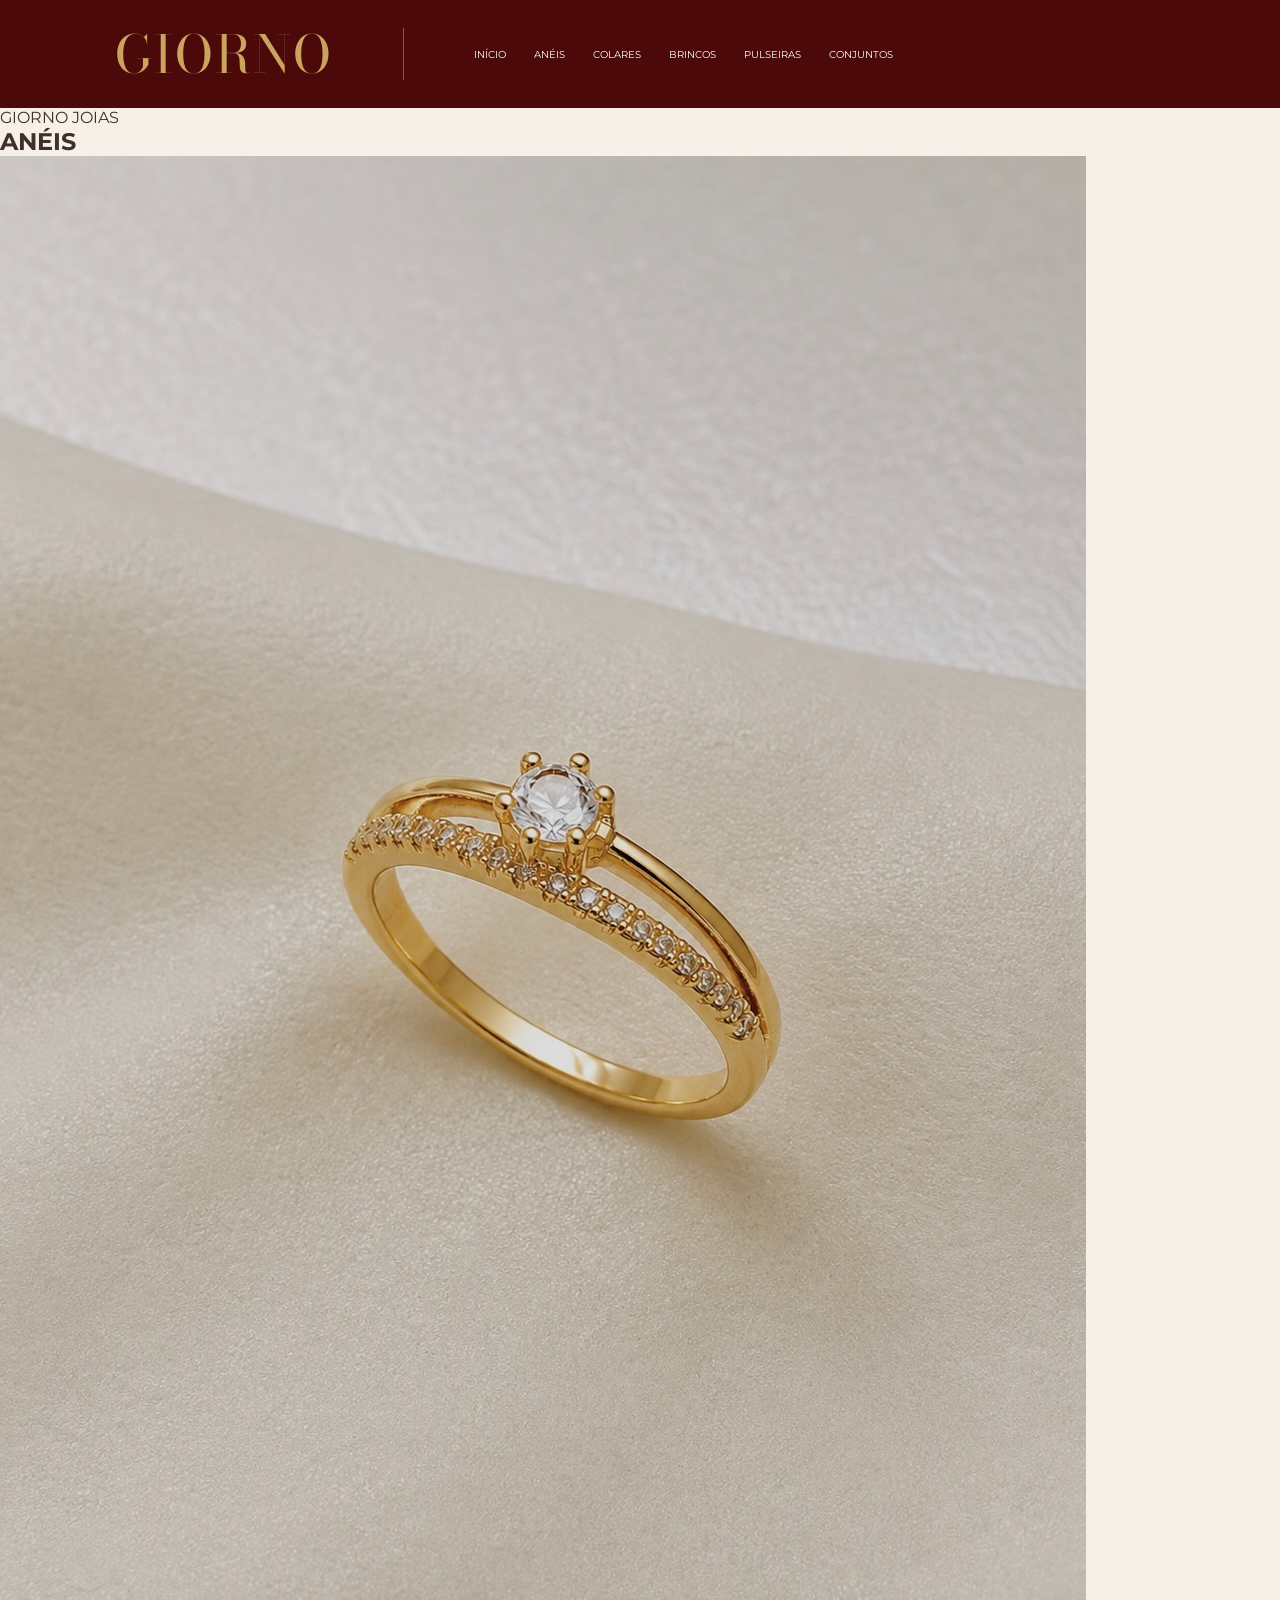
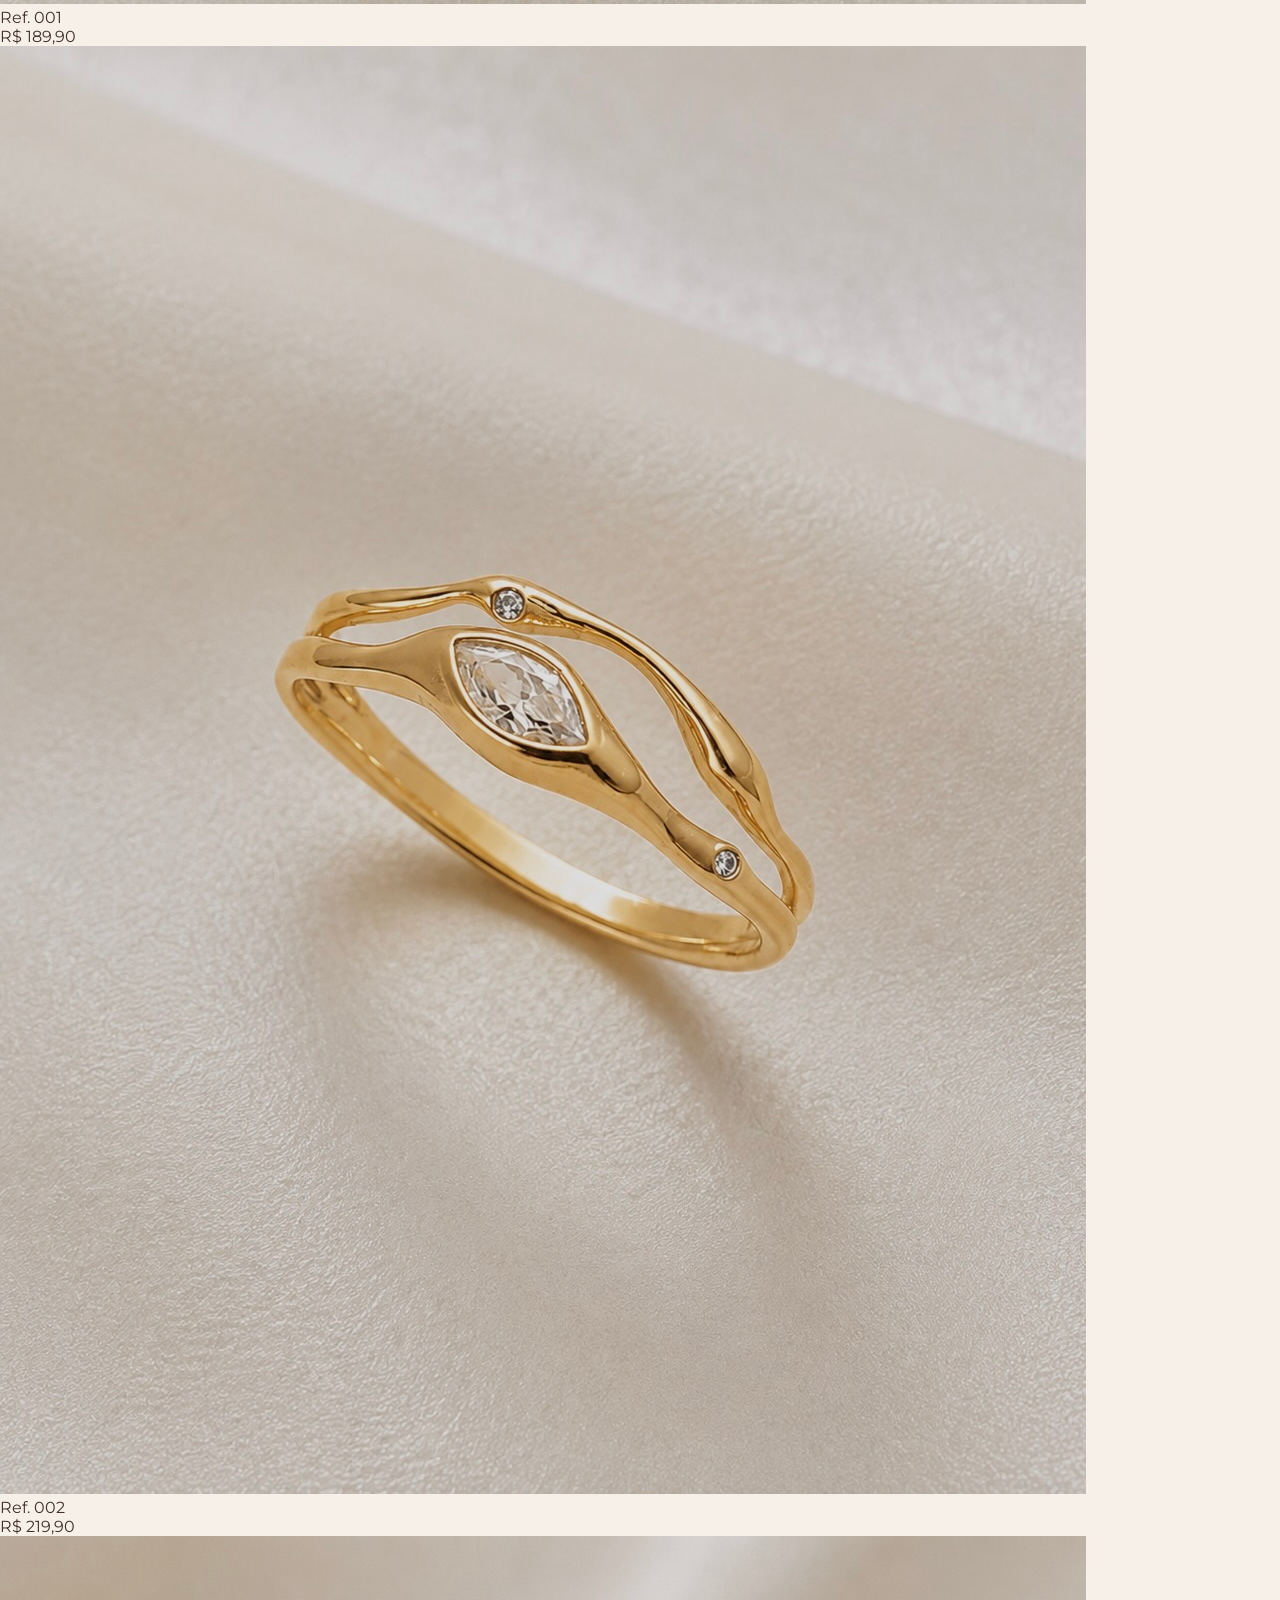
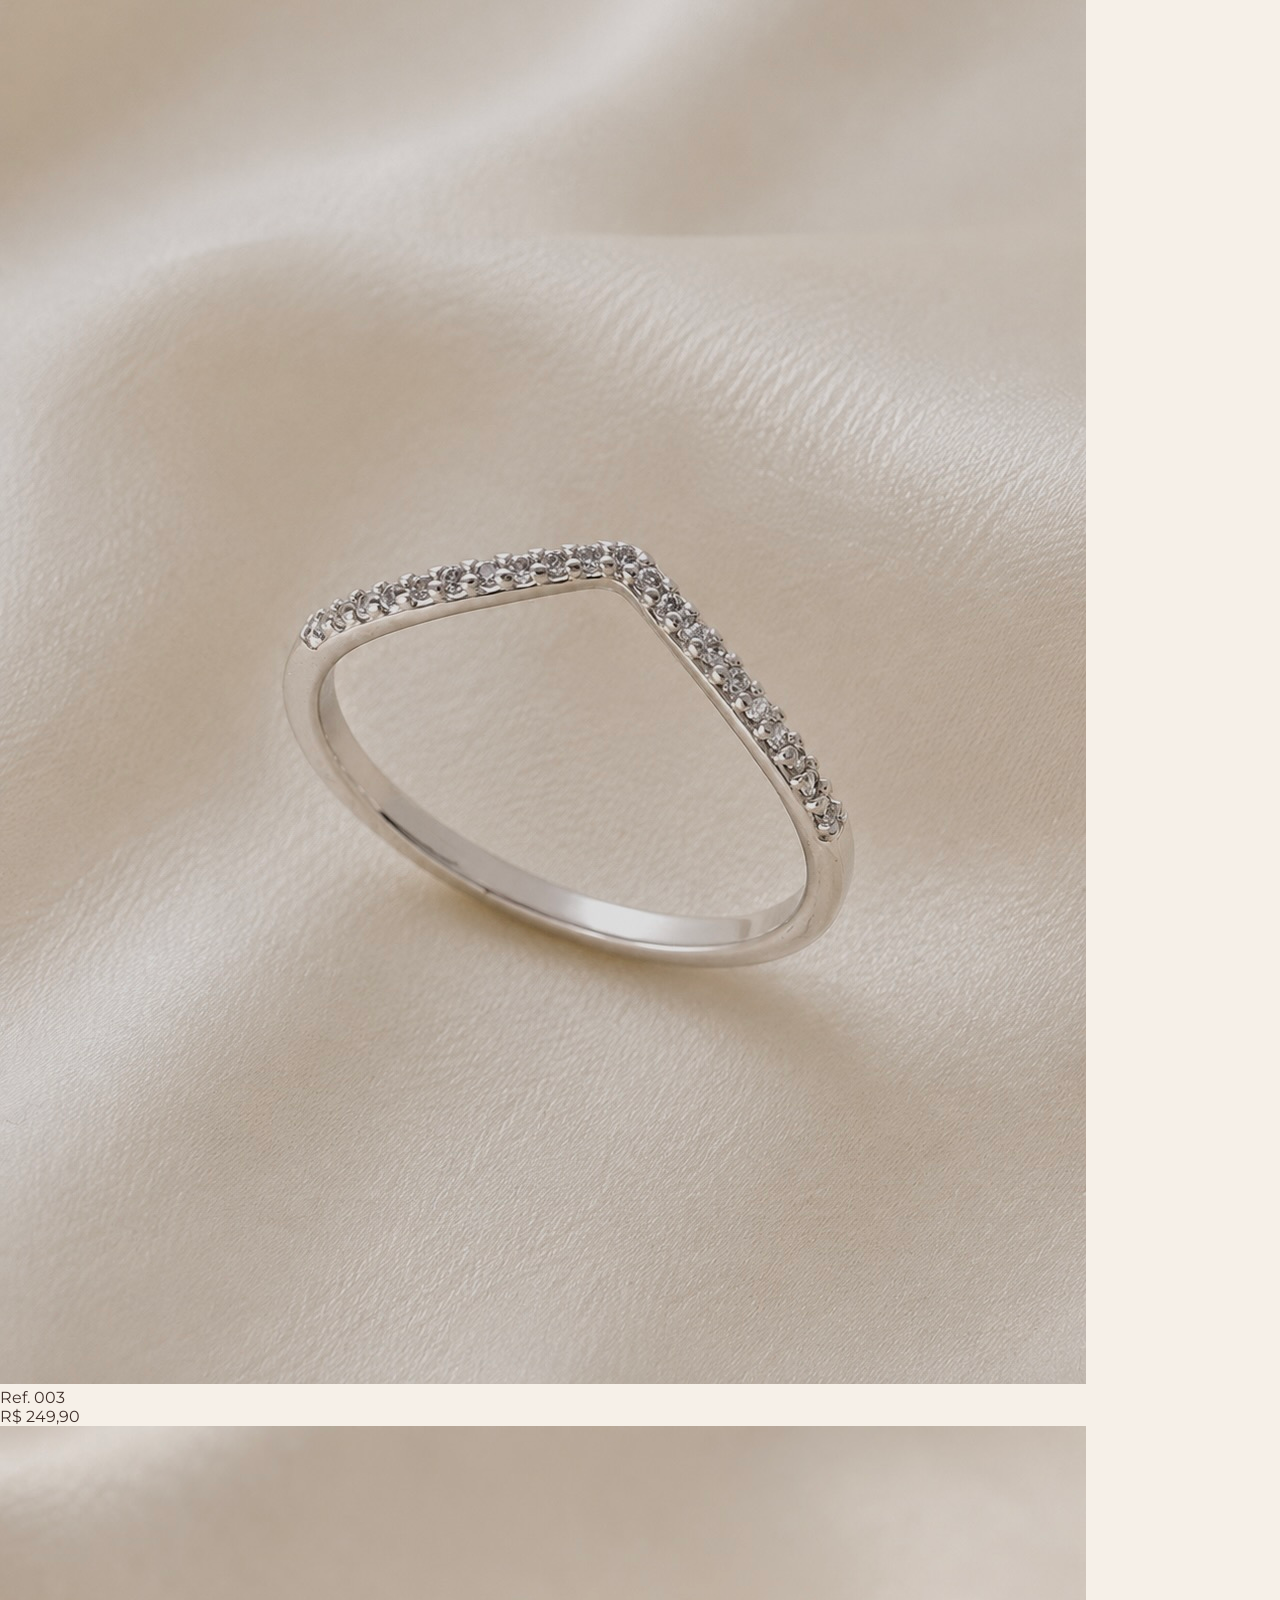
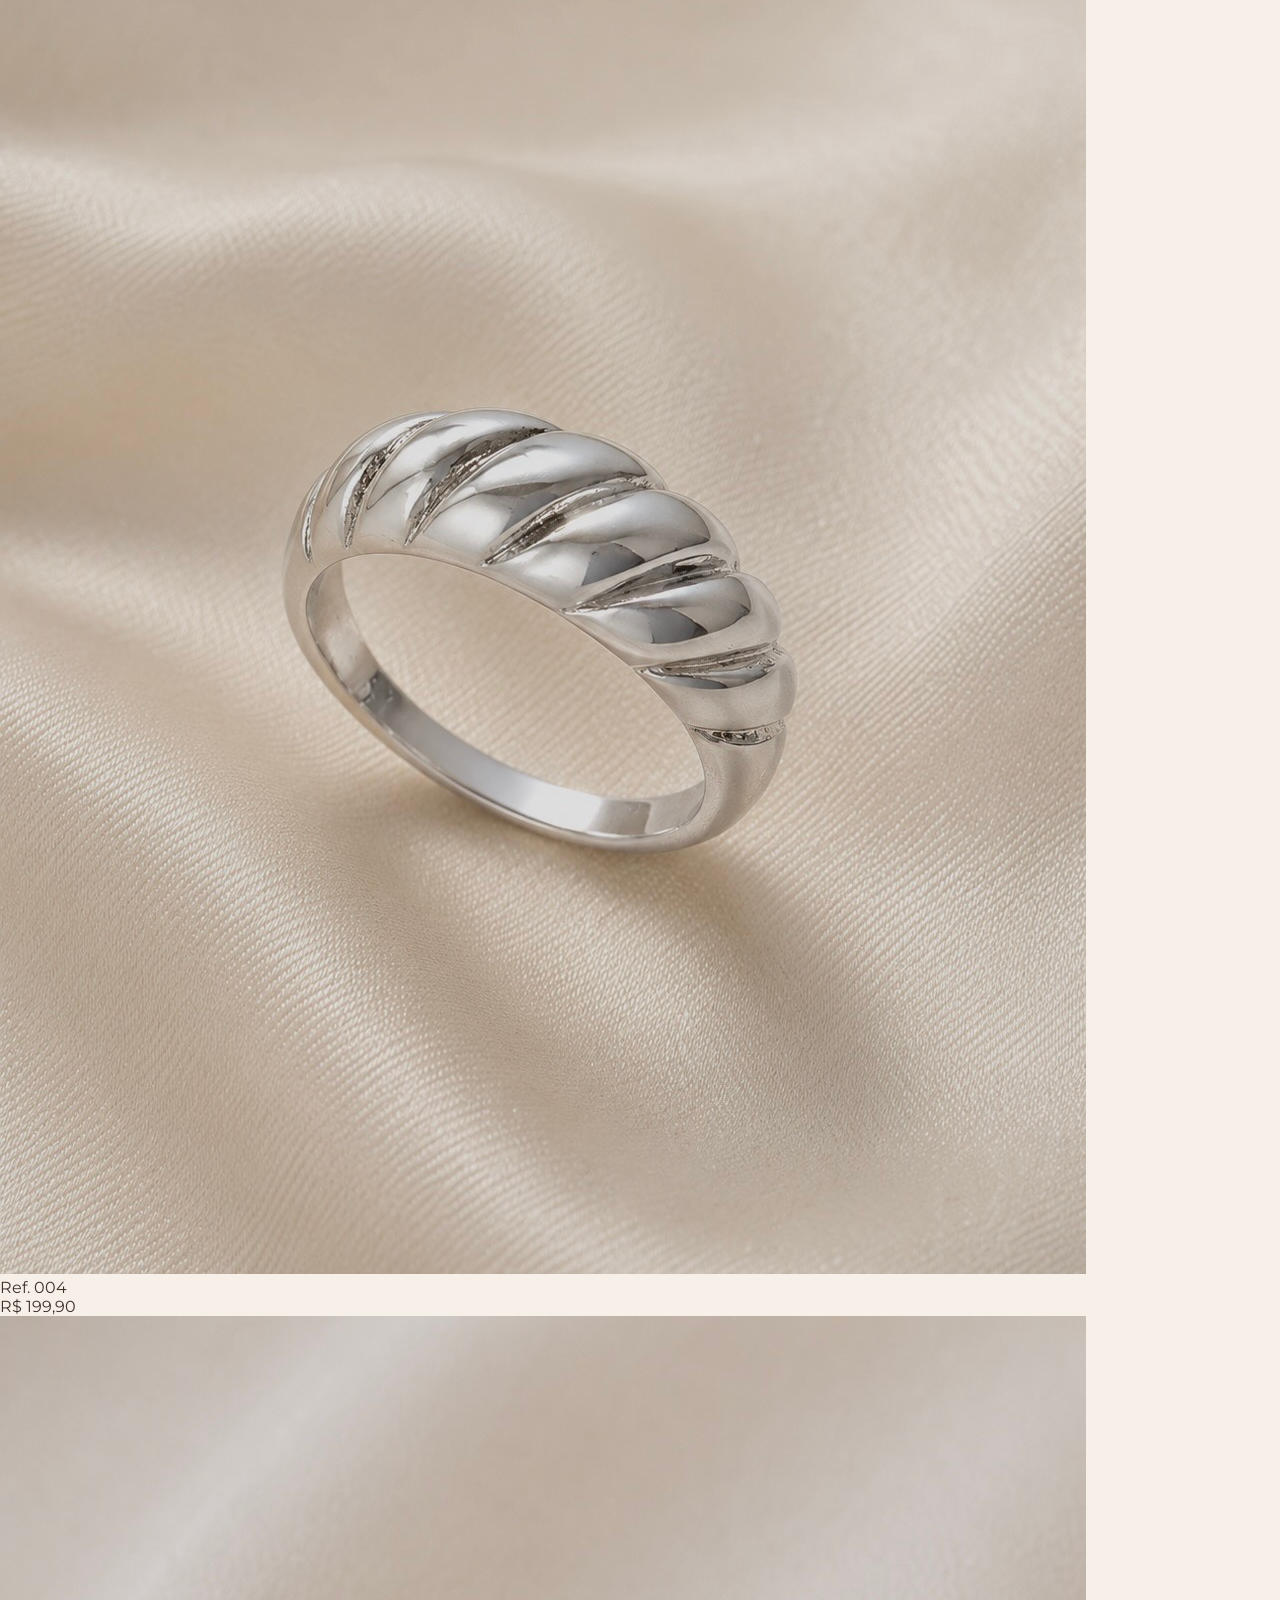
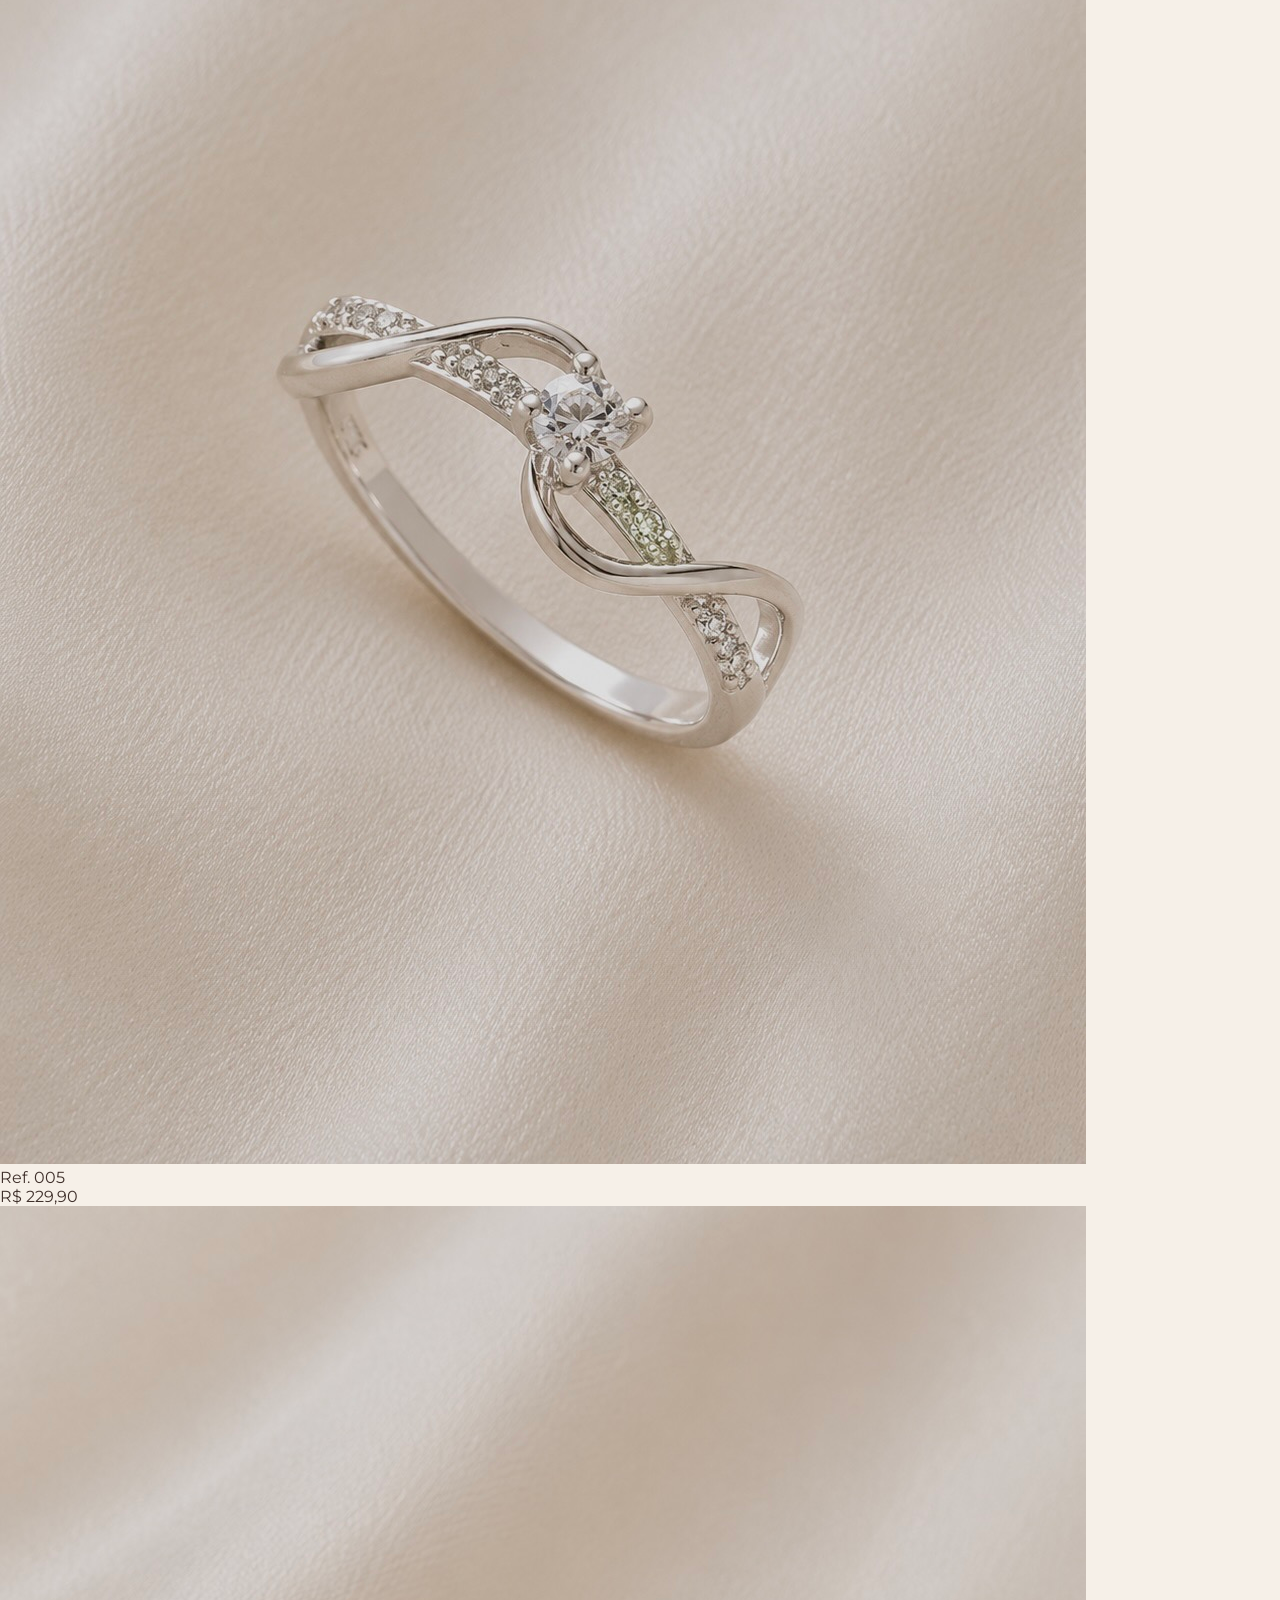
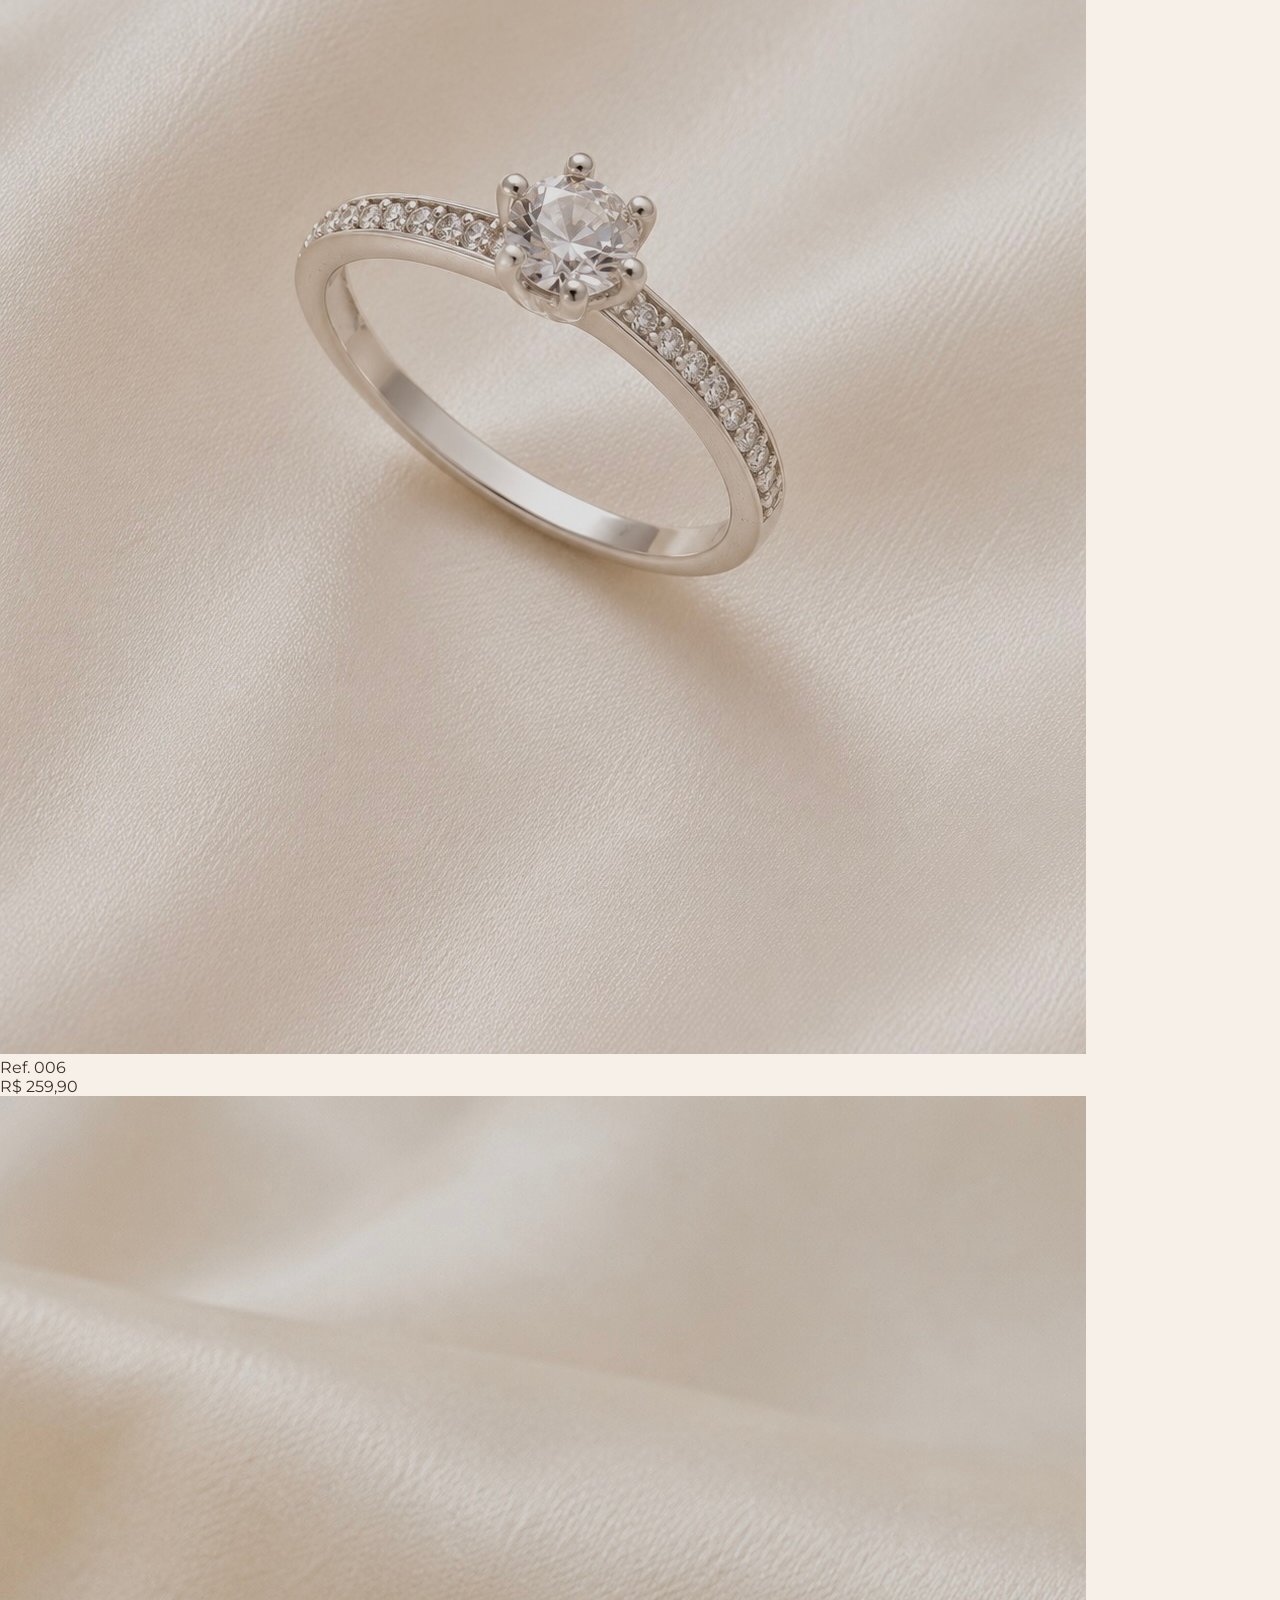
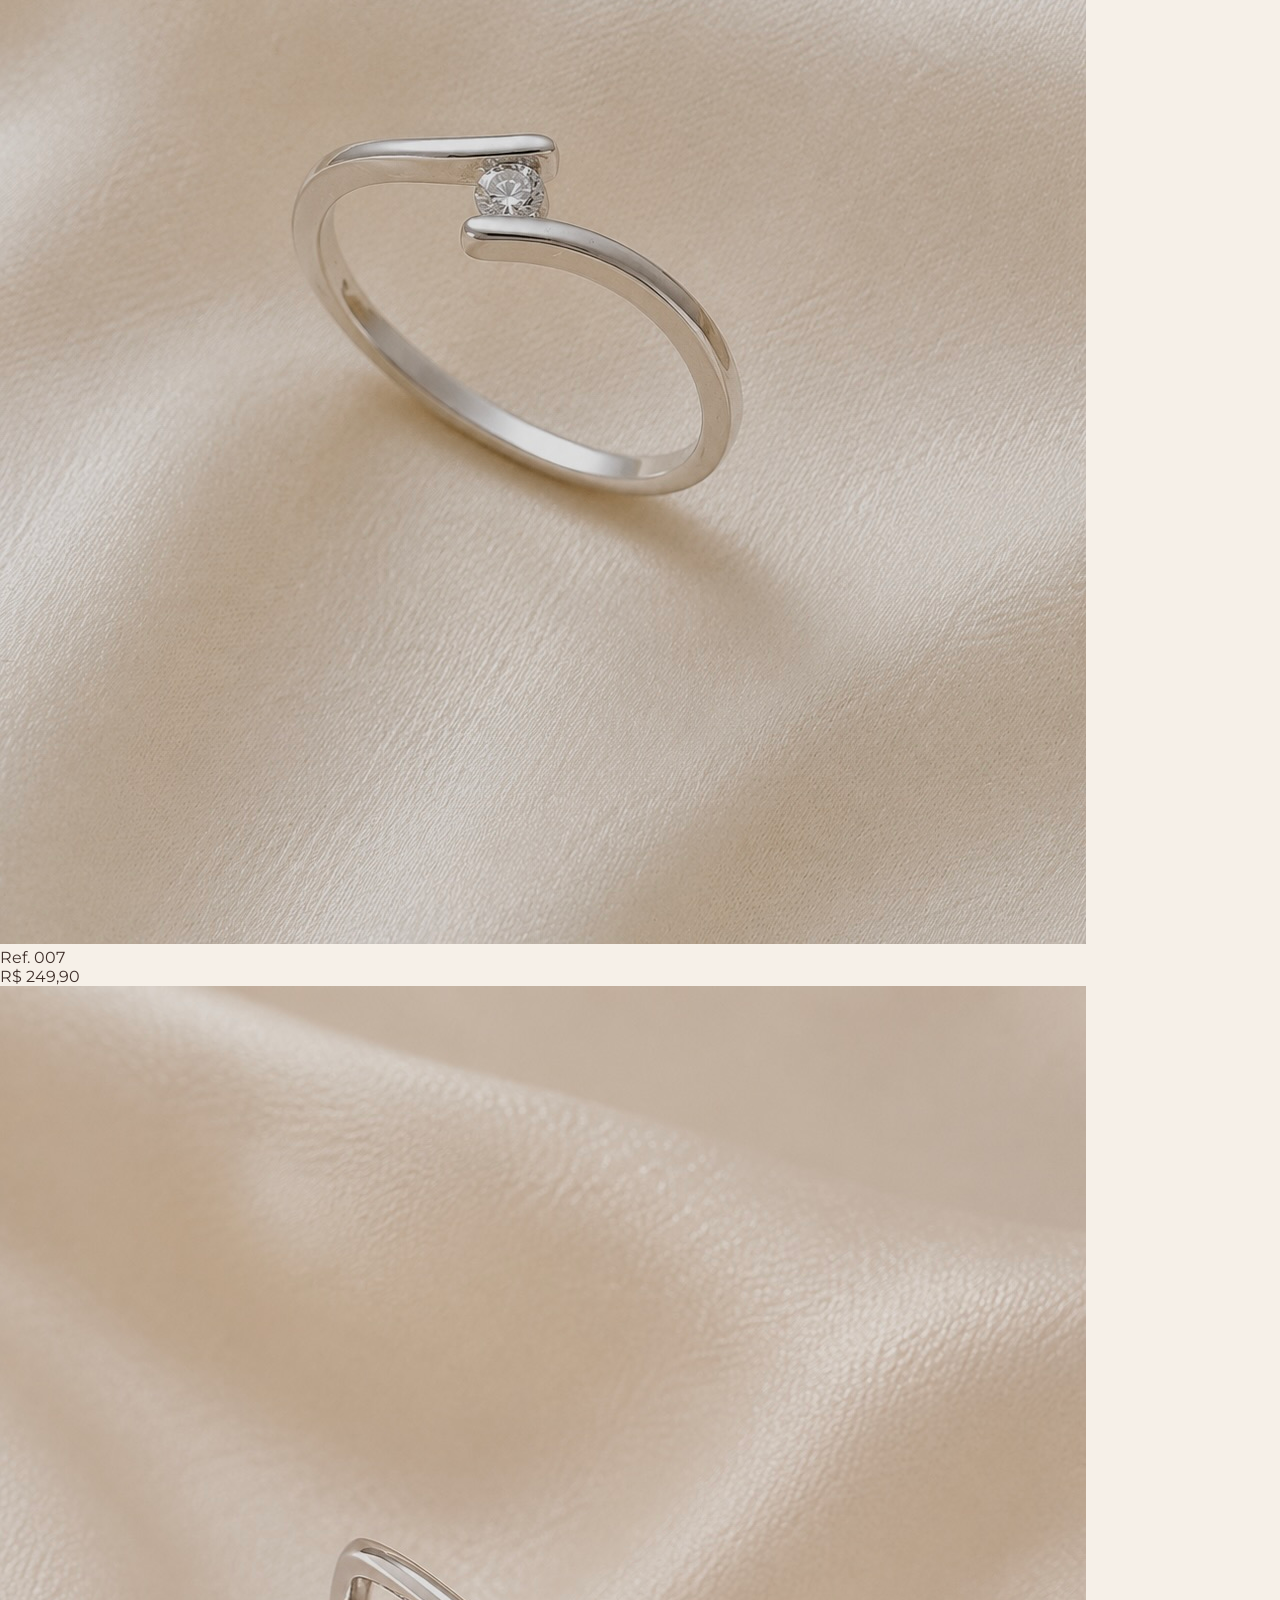
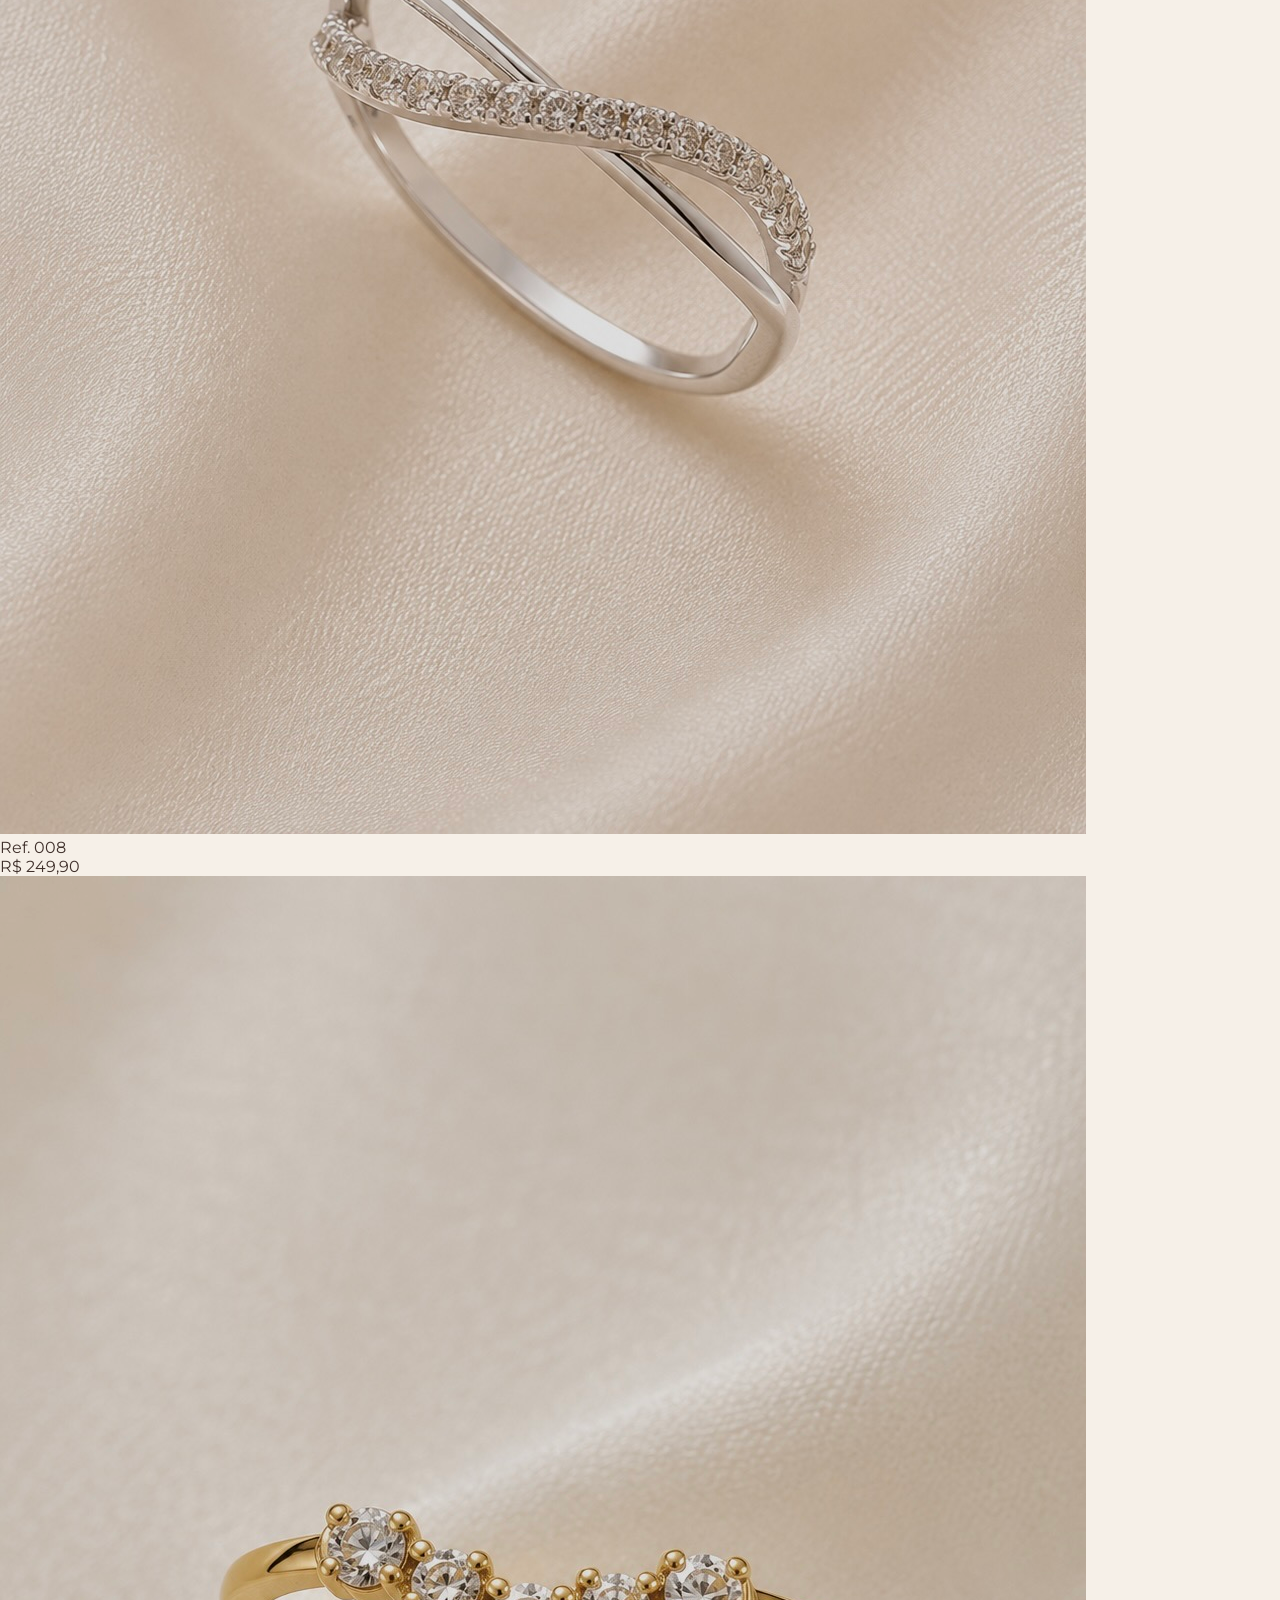
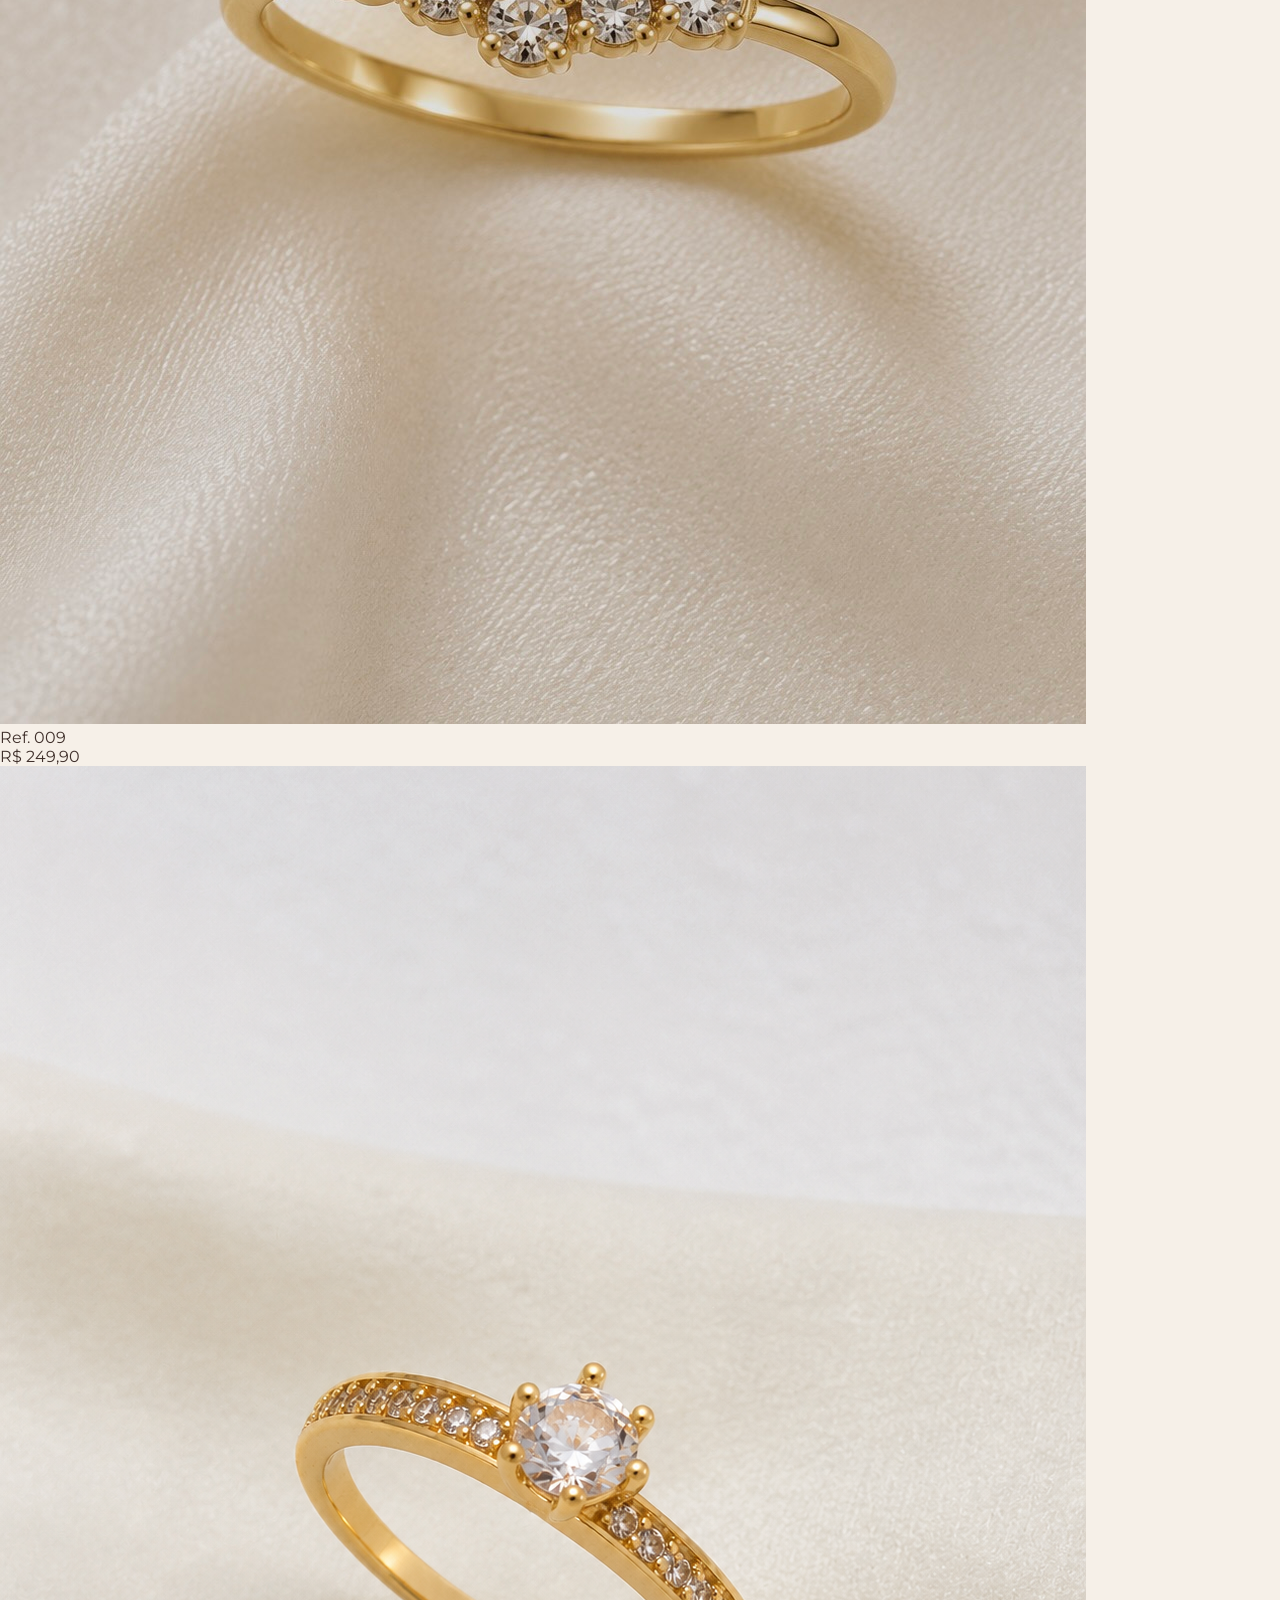
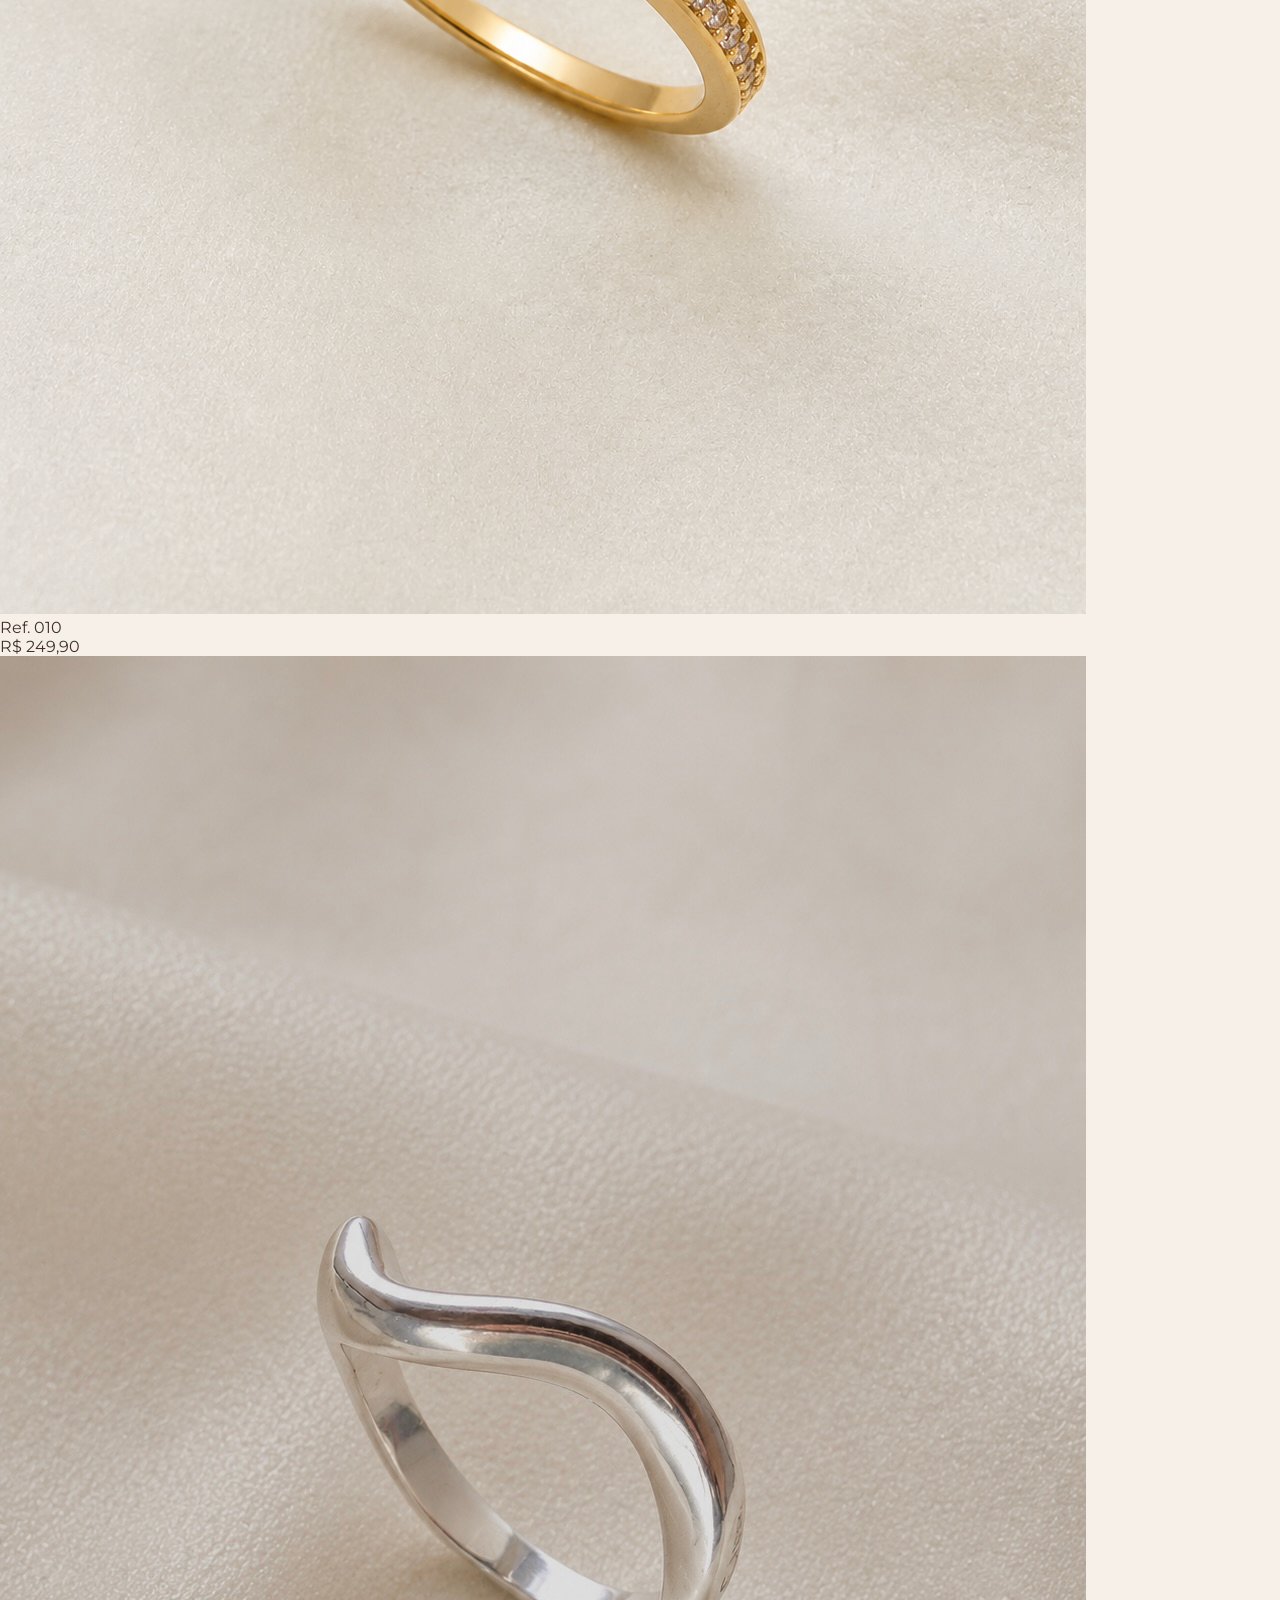
==== produtos/aneis.html @ 742bed9f "Add files via upload" ====
<!DOCTYPE html>
<html lang="pt-BR">

<head>

    <meta charset="UTF-8">

    <meta name="viewport" content="width=device-width, initial-scale=1.0">

    <title>Anéis | GIORNO</title>

    <link rel="stylesheet" href="../css/style.css">

    <link rel="preconnect" href="https://fonts.googleapis.com">

    <link rel="preconnect" href="https://fonts.gstatic.com" crossorigin>

    <link href="https://fonts.googleapis.com/css2?family=Bodoni+Moda:opsz,wght@6..96,400;6..96,500&family=Cormorant+Garamond:wght@400;500;600&family=Montserrat:wght@300;400;500;600&display=swap" rel="stylesheet">

    <link
        href="https://fonts.googleapis.com/css2?family=Cormorant+Garamond:wght@400;500;600&family=Montserrat:wght@300;400;500;600&display=swap"
        rel="stylesheet">

</head>

<body>


    <header>

        <a href="../index.html" class="logo">
            <h1>GIORNO</h1>
        </a>

        <nav>

            <a href="../index.html">INÍCIO</a>

            <a href="aneis.html">ANÉIS</a>

            <a href="colares.html">COLARES</a>

            <a href="brincos.html">BRINCOS</a>

            <a href="pulseiras.html">PULSEIRAS</a>

            <a href="conjuntos.html">CONJUNTOS</a>

        </nav>

    </header>



    <section class="catalog-header">

        <p>GIORNO JOIAS</p>

        <h2>ANÉIS</h2>

        <span></span>

    </section>



    <main class="catalog">

        <div class="product-grid">


            <article class="product-card">

                <div class="product-image">
                    <img src="../img-aneis/anel1.jpeg" alt="Anel Giorno">
                </div>


                <div class="product-details">


                    <p class="product-code">
                        Ref. 001
                    </p>

                    <p class="price">
                        R$ 189,90
                    </p>

                </div>

            </article>


            <!-- PRODUTO 2 -->

            <article class="product-card">

                <div class="product-image">

                    <img src="../img-aneis/anel2.jpg" alt="Anel Giorno">

                </div>


                <div class="product-details">

                    <p class="product-code">
                        Ref. 002
                    </p>

                    <p class="price">
                        R$ 219,90
                    </p>

                </div>

            </article>



            <article class="product-card">

                <div class="product-image">

                    <img src="../img-aneis/anel3.jpg" alt="Anel Giorno">

                </div>


                <div class="product-details">



                    <p class="product-code">
                        Ref. 003
                    </p>

                    <p class="price">
                        R$ 249,90
                    </p>

                </div>

            </article>


            <!-- PRODUTO 4 -->

            <article class="product-card">

                <div class="product-image">

                    <img src="../img-aneis/anel4.jpg" alt="Anel Giorno">

                </div>


                <div class="product-details">



                    <p class="product-code">
                        Ref. 004
                    </p>

                    <p class="price">
                        R$ 199,90
                    </p>

                </div>

            </article>




            <article class="product-card">

                <div class="product-image">

                    <img src="../img-aneis/anel5.jpg" alt="Anel Giorno">

                </div>


                <div class="product-details">


                    <p class="product-code">
                        Ref. 005
                    </p>

                    <p class="price">
                        R$ 229,90
                    </p>

                </div>

            </article>


            <!-- PRODUTO 6 -->

            <article class="product-card">

                <div class="product-image">

                    <img src="../img-aneis/anel6.jpg" alt="Anel Giorno">

                </div>


                <div class="product-details">


                    <p class="product-code">
                        Ref. 006
                    </p>

                    <p class="price">
                        R$ 259,90
                    </p>

                </div>

            </article>

            <article class="product-card">

                <div class="product-image">

                    <img src="../img-aneis/anel7.jpg" alt="Anel Giorno">

                </div>


                <div class="product-details">



                    <p class="product-code">
                        Ref. 007
                    </p>

                    <p class="price">
                        R$ 249,90
                    </p>

                </div>

            </article>

            <article class="product-card">

                <div class="product-image">

                    <img src="../img-aneis/anel8.jpg" alt="Anel Giorno">

                </div>


                <div class="product-details">



                    <p class="product-code">
                        Ref. 008
                    </p>

                    <p class="price">
                        R$ 249,90
                    </p>

                </div>

            </article>

            <article class="product-card">

                <div class="product-image">

                    <img src="../img-aneis/anel9.jpg" alt="Anel Giorno">

                </div>


                <div class="product-details">

  

                    <p class="product-code">
                        Ref. 009
                    </p>

                    <p class="price">
                        R$ 249,90
                    </p>

                </div>

            </article>

            <article class="product-card">

                <div class="product-image">

                    <img src="../img-aneis/anel10.png" alt="Anel Giorno">

                </div>


                <div class="product-details">


                    <p class="product-code">
                        Ref. 010
                    </p>

                    <p class="price">
                        R$ 249,90
                    </p>

                </div>

            </article>

            <article class="product-card">

                <div class="product-image">

                    <img src="../img-aneis/anel11.jpg" alt="Anel Giorno">

                </div>


                <div class="product-details">

                    <p class="product-code">
                        Ref. 011
                    </p>

                    <p class="price">
                        R$ 249,90
                    </p>

                </div>

            </article>

            <article class="product-card">

                <div class="product-image">

                    <img src="../img-aneis/anel12.jpg" alt="Anel Giorno">

                </div>


                <div class="product-details">


                    <p class="product-code">
                        Ref. 012
                    </p>

                    <p class="price">
                        R$ 249,90
                    </p>

                </div>

            </article>

            <article class="product-card">

                <div class="product-image">

                    <img src="../img-aneis/anel13.jpg" alt="Anel Giorno">

                </div>


                <div class="product-details">


                    <p class="product-code">
                        Ref. 013
                    </p>

                    <p class="price">
                        R$ 249,90
                    </p>

                </div>

            </article>

            <article class="product-card">

                <div class="product-image">

                    <img src="../img-aneis/anel14.jpg" alt="Anel Giorno">

                </div>


                <div class="product-details">

                    <p class="product-code">
                        Ref. 014
                    </p>

                    <p class="price">
                        R$ 249,90
                    </p>

                </div>

            </article>

            <article class="product-card">

                <div class="product-image">

                    <img src="../img-aneis/anel15.jpg" alt="Anel Giorno">

                </div>


                <div class="product-details">


                    <p class="product-code">
                        Ref. 015
                    </p>

                    <p class="price">
                        R$ 249,90
                    </p>

                </div>

            </article>

            <article class="product-card">

                <div class="product-image">

                    <img src="../img-aneis/anel16.jpg" alt="Anel Giorno">

                </div>


                <div class="product-details">

                    <p class="product-code">
                        Ref. 016
                    </p>

                    <p class="price">
                        R$ 249,90
                    </p>

                </div>

            </article>

            <article class="product-card">

                <div class="product-image">

                    <img src="../img-aneis/anel17.jpg" alt="Anel Giorno">

                </div>


                <div class="product-details">

                    <p class="product-code">
                        Ref. 017
                    </p>

                    <p class="price">
                        R$ 249,90
                    </p>

                </div>

            </article>

            <article class="product-card">

                <div class="product-image">

                    <img src="../img-aneis/anel18.jpg" alt="Anel Giorno">

                </div>


                <div class="product-details">

                    <p class="product-code">
                        Ref. 018
                    </p>

                    <p class="price">
                        R$ 249,90
                    </p>

                </div>

            </article>

                        <article class="product-card">

                <div class="product-image">

                    <img src="../img-aneis/anel19.jpg" alt="Anel Giorno">

                </div>


                <div class="product-details">

                    <p class="product-code">
                        Ref. 019
                    </p>

                    <p class="price">
                        R$ 249,90
                    </p>

                </div>

            </article>

            <article class="product-card">
                <div class="product-image">
                    <img src="../img-aneis/anel20.jpg" alt="Anel Giorno">
                </div>

                <div class="product-details">

                    <p class="product-code">
                        Ref. 020
                    </p>

                    <p class="price">
                        R$ 249,90
                    </p>
                </div>
            </article>

            <article class="product-card">
                <div class="product-image">
                    <img src="../img-aneis/anel21.jpg" alt="Anel Giorno">
                </div>

                <div class="product-details">

                    <p class="product-code">
                        Ref. 021
                    </p>

                    <p class="price">
                        R$ 249,90
                    </p>
                </div>
            </article>

            <article class="product-card">
                <div class="product-image">
                    <img src="../img-aneis/anel22.jpg" alt="Anel Giorno">
                </div>

                <div class="product-details">
                    <p class="product-code">
                        Ref. 022
                    </p>

                    <p class="price">
                        R$ 249,90
                    </p>
                </div>
            </article>

            <article class="product-card">
                <div class="product-image">
                    <img src="../img-aneis/anel23.jpg" alt="Anel Giorno">
                </div>

                <div class="product-details">

                    <p class="product-code">
                        Ref. 023
                    </p>

                    <p class="price">
                        R$ 249,90
                    </p>
                </div>
            </article>

            <article class="product-card">

                <div class="product-image">
                    <img src="../img-aneis/anel24.jpg" alt="Anel Giorno">
                </div>


                <div class="product-details">

                    <p class="product-code">
                        Ref. 024
                    </p>

                    <p class="price">
                        R$ 249,90
                    </p>
                </div>
            </article>

            <article class="product-card">

                <div class="product-image">
                    <img src="../img-aneis/anel25.jpg" alt="Anel Giorno">
                </div>

                <div class="product-details">

                    <p class="product-code">
                        Ref. 025
                    </p>

                    <p class="price">
                        R$ 249,90
                    </p>
                </div>
            </article>
        </div>
    </main>


    <footer>
        <div class="footer-content">
            <div class="footer-logo">
                <h2>GIORNO</h2>
            </div>

            <div class="footer-divider"></div>

            <div class="contact">
                <h3>ATENDIMENTO</h3>
                <p>✉ @semijoiasbyfahelen</p>
            </div>
        </div>
    </footer>

</body>

</html>
---- css/style.css ----
* {
    margin: 0;
    padding: 0;
    box-sizing: border-box;
}

:root {
    --vinho: #3d0707;
    --vinho-claro: #5c0e0e;
    --vinho-card: #4a211c;

    --dourado: #c9a35f;
    --dourado-claro: #e0c48f;

    --creme: #f6f0e8;
    --bege: #e8ddd1;

    --texto: #3f302b;
    --branco: #ffffff;
}

html {
    scroll-behavior: smooth;
}

body {
    font-family: "Montserrat", sans-serif;
    background: var(--creme);
    color: var(--texto);
}

a {
    text-decoration: none;
    color: inherit;
}


/* =========================
   HEADER
========================= */

header {
    background: #4b0909;
    display: flex;
    align-items: center;
    padding: 28px 9%;
    color: white;
}

.logo {
    padding-right: 70px;
    border-right: 1px solid rgba(201, 163, 95, 0.5);
}

.logo h1 {
    font-family: "Bodoni Moda", serif;
    font-size: 52px;
    font-weight: 400;
    letter-spacing: 2px;
    color: var(--dourado);
    line-height: 1;
}

nav {
    display: flex;
    align-items: center;
    gap: 28px;
    margin-left: 70px;
}

nav a {
    font-size: 10px;
    transition: 0.3s;
}

nav a:hover {
    color: var(--dourado);
}


/* =========================
   HERO DESKTOP
========================= */

.hero {
    min-height: 560px;
    display: grid;
    grid-template-columns: 48% 52%;
    background: var(--vinho);
    overflow: hidden;
}

.hero-content {
    padding: 70px 16%;
    display: flex;
    flex-direction: column;
    justify-content: center;
    color: white;
}

.hero-content h2 {
    font-family: "Cormorant Garamond", serif;
    font-size: 70px;
    font-weight: 400;
    color: var(--dourado);
    line-height: 0.9;
}

.hero-content h3 {
    font-family: "Cormorant Garamond", serif;
    font-size: 40px;
    font-weight: 400;
    color: #e8d8be;
    margin-bottom: 25px;
}

.hero-content p {
    font-size: 13px;
    line-height: 1.8;
    max-width: 360px;
    margin-bottom: 30px;
    color: #eaded5;
}

.hero-image {
    min-height: 560px;

    background-image:
        linear-gradient(
            90deg,
            #3d0707 0%,
            rgba(61, 7, 7, 0.85) 8%,
            rgba(61, 7, 7, 0.45) 25%,
            rgba(61, 7, 7, 0.15) 45%,
            rgba(61, 7, 7, 0) 65%
        ),
        url("../img-tela_inicial/capa-site.jpg");

    background-size: cover;
    background-position: center;
    background-repeat: no-repeat;
}


/* =========================
   BOTÕES
========================= */

.btn {
    width: fit-content;
    padding: 15px 28px;
    border: 1px solid var(--dourado);
    color: var(--dourado);
    font-size: 10px;
    letter-spacing: 0.8px;
    transition: 0.3s;
}

.btn:hover {
    background: var(--dourado);
    color: var(--vinho);
}


/* =========================
   COLEÇÕES
========================= */

.collections {
    padding: 100px 9% 110px;
    background: var(--creme);
}

.section-header {
    display: flex;
    justify-content: center;
    margin-bottom: 55px;
}

.section-title {
    text-align: center;
}

.section-title h2 {
    font-family: "Cormorant Garamond", serif;
    font-size: 52px;
    font-weight: 400;
    letter-spacing: 1px;
}

.collection-grid {
    display: grid;
    grid-template-columns: repeat(5, 1fr);
    gap: 20px;
    max-width: 2000px;
    margin: 0 auto;
}

.collection-card {
    overflow: hidden;
    transition: transform 0.3s ease, box-shadow 0.3s ease;
}

.collection-card img {
    width: 100%;
    height: 500px;
    object-fit: cover;
    display: block;
    transition: transform 0.6s ease;
}

.collection-card:hover {
    transform: translateY(-5px);
    box-shadow: 0 15px 40px rgba(60, 40, 30, 0.10);
}

.collection-card:hover img {
    transform: scale(1.03);
}

.collection-info {
    background: #f8f3ed;
    text-align: center;
    padding: 25px 15px 28px;
    border-top: 1px solid rgba(139, 100, 70, 0.12);
}

.collection-info h3 {
    font-size: 11px;
    font-weight: 500;
    letter-spacing: 1.5px;
    margin-bottom: 12px;
}

.collection-info span {
    font-size: 9px;
    color: #8b7060;
}


/* =========================
   GARANTIA DESKTOP
========================= */

.about-desktop {
    min-height: 650px;

    display: flex;
    align-items: center;

    margin-bottom: 70px;

    background-color: var(--creme);

    background-image:
        linear-gradient(
            90deg,
            rgba(246, 240, 232, 0) 0%,
            rgba(246, 240, 232, 0.15) 25%,
            rgba(246, 240, 232, 0.70) 52%,
            var(--creme) 72%,
            var(--creme) 100%
        ),
        url("../img-tela_inicial/foto-garantia.jpg");

    background-size: cover;
    background-position: center;
    background-repeat: no-repeat;
}

.about-desktop .about-content {
    width: 50%;
    margin-left: auto;
    padding: 80px 10% 80px 6%;
}

.about-desktop h2 {
    font-family: "Cormorant Garamond", serif;
    font-size: 62px;
    font-weight: 400;
    line-height: 0.9;
    color: var(--texto);
    margin-bottom: 35px;
}

.about-desktop p {
    max-width: 500px;
    font-size: 13px;
    line-height: 2;
    color: #675b55;
    margin-bottom: 18px;
}

.about-desktop strong {
    color: var(--vinho);
    font-weight: 600;
}

.warranty-warning {
    margin-top: 30px;
    padding: 22px 25px;
    border-left: 2px solid var(--dourado);
    background: rgba(255, 255, 255, 0.25);
}

.warranty-warning h4 {
    font-size: 11px;
    letter-spacing: 1.5px;
    color: var(--vinho);
    margin-bottom: 12px;
}

.warranty-warning p {
    margin-bottom: 0;
    font-size: 11px;
    line-height: 1.8;
}


/* =========================
   GARANTIA MOBILE
========================= */

.warranty-mobile {
    display: none;
}


/* =========================
   FOOTER
========================= */

footer {
    background: var(--vinho);
    color: white;
    padding: 45px 10%;
}

.footer-content {
    max-width: 1000px;
    margin: 0 auto;

    display: flex;
    align-items: center;
    justify-content: center;

    gap: 55px;
}

.footer-logo h2 {
    font-family: "Cormorant Garamond", serif;
    color: var(--dourado);
    font-size: 52px;
    font-weight: 400;
}

.footer-divider {
    width: 1px;
    height: 55px;
    background: rgba(201, 163, 95, 0.45);
}

.contact {
    display: flex;
    flex-direction: column;
    gap: 8px;
}

.contact h3 {
    font-family: "Cormorant Garamond", serif;
    color: #ead8c0;
    font-size: 24px;
    font-weight: 500;
}

.contact p {
    color: #d9c7c0;
    font-size: 12px;
}


/* =========================
   TABLET
========================= */

@media (max-width: 1024px) {

    header {
        padding: 22px 5%;
    }

    .logo {
        padding-right: 35px;
    }

    nav {
        margin-left: 35px;
        gap: 18px;
    }

    .collection-grid {
        grid-template-columns: repeat(3, 1fr);
    }

    .collection-card img {
        height: 300px;
    }

    .about-desktop .about-content {
        width: 55%;
    }

    .about-desktop h2 {
        font-size: 54px;
    }
}


/* =========================
   MOBILE
========================= */

@media (max-width: 768px) {

    /* HEADER */

    header {
        flex-direction: column;
        padding: 25px 5%;
        gap: 20px;
    }

    .logo {
        padding-right: 0;
        border-right: none;
    }

    nav {
        margin-left: 0;
        flex-wrap: wrap;
        justify-content: center;
        gap: 15px 20px;
    }


    /* =========================
       HERO MOBILE
       FOTO NO FUNDO + TEXTO
    ========================= */

    .hero {
        position: relative;

        display: flex;
        align-items: center;
        justify-content: center;

        min-height: 620px;

        background-image:
            linear-gradient(
                180deg,
                rgba(61, 7, 7, 0.78) 0%,
                rgba(61, 7, 7, 0.68) 50%,
                rgba(61, 7, 7, 0.82) 100%
            ),
            url("../img-tela_inicial/capa-site.jpg");

        background-size: cover;
        background-position: center;
        background-repeat: no-repeat;

        overflow: hidden;
    }


    /* ESCONDE A SEGUNDA METADE DA IMAGEM */

    .hero-image {
        display: none;
    }


    /* TEXTO SOBRE A FOTO */

    .hero-content {
        position: relative;
        z-index: 2;

        width: 100%;
        min-height: 620px;

        padding: 70px 10%;

        display: flex;
        flex-direction: column;

        align-items: center;
        justify-content: center;

        text-align: center;
    }

    .hero-content h2 {
        font-size: 58px;
    }

    .hero-content h3 {
        font-size: 32px;
        margin-bottom: 30px;
    }

    .hero-content p {
        max-width: 320px;
        font-size: 12px;
        line-height: 1.9;
        margin-bottom: 32px;
    }


    /* COLEÇÕES */

    .collections {
        padding: 70px 8%;
    }

    .collection-grid {
        grid-template-columns: repeat(2, 1fr);
        gap: 15px;
    }

    .collection-card img {
        height: 260px;
    }


    /* GARANTIA DESKTOP */

    .about-desktop {
        display: none;
    }


    /* GARANTIA MOBILE */

    .warranty-mobile {
        display: flex;

        position: relative;

        min-height: 680px;

        align-items: center;
        justify-content: center;

        overflow: hidden;

        background-image:
            url("../img-tela_inicial/foto-garantia.jpg");

        background-size: cover;
        background-position: center;
        background-repeat: no-repeat;
    }

    .mobile-warranty-overlay {
        position: absolute;
        inset: 0;

        background:
            linear-gradient(
                180deg,
                rgba(61, 7, 7, 0.78) 0%,
                rgba(61, 7, 7, 0.88) 100%
            );

        z-index: 1;
    }

    .mobile-warranty-content {
        position: relative;
        z-index: 2;

        width: 100%;
        padding: 55px 9%;

        color: white;
        text-align: center;
    }


    /* TÍTULO GARANTIA */

    .mobile-warranty-title {
        margin-bottom: 45px;
    }

    .mobile-warranty-title h2,
    .mobile-warranty-title h3 {
        font-family: "Cormorant Garamond", serif;
        font-weight: 400;
        line-height: 0.9;
    }

    .mobile-warranty-title h2 {
        font-size: 55px;
        color: var(--dourado);
    }

    .mobile-warranty-title h3 {
        font-size: 45px;
        color: #f1dfc7;
    }


    /* CARROSSEL */

    .carousel {
        width: 100%;
        overflow: hidden;
    }

    .carousel-track {
        display: flex;
        width: 400%;
        transition: transform 0.5s ease;
    }

    .carousel-slide {
        width: 25%;
        flex-shrink: 0;

        min-height: 270px;

        padding: 10px 20px;

        display: flex;
        flex-direction: column;

        align-items: center;
        justify-content: center;
    }

    .slide-number {
        font-family: "Cormorant Garamond", serif;

        font-size: 20px;
        color: var(--dourado);

        letter-spacing: 3px;
        margin-bottom: 18px;
    }

    .carousel-slide h3 {
        font-size: 11px;

        font-weight: 500;
        letter-spacing: 2px;

        color: var(--dourado);

        margin-bottom: 25px;
    }

    .carousel-slide p {
        max-width: 310px;

        font-size: 13px;
        line-height: 2;

        color: #f3e7df;
    }

    .carousel-slide strong {
        color: var(--dourado-claro);
        font-weight: 600;
    }

    .warning-slide h3 {
        color: #f0c979;
    }


    /* CONTROLES */

    .carousel-controls {
        display: flex;

        align-items: center;
        justify-content: center;

        gap: 20px;
        margin-top: 20px;
    }

    .carousel-btn {
        background: transparent;
        border: none;

        color: var(--dourado);

        font-size: 24px;
        cursor: pointer;

        padding: 8px;
    }

    .carousel-dots {
        display: flex;
        gap: 10px;
    }

    .dot {
        width: 7px;
        height: 7px;

        border-radius: 50%;

        border: 1px solid var(--dourado);

        background: transparent;

        padding: 0;
        cursor: pointer;

        transition: 0.3s;
    }

    .dot.active {
        background: var(--dourado);
        transform: scale(1.3);
    }


    /* FOOTER */

    .footer-content {
        flex-direction: column;
        gap: 25px;
        text-align: center;
    }

    .footer-divider {
        width: 70px;
        height: 1px;
    }
}


/* =========================
   MOBILE PEQUENO
========================= */

@media (max-width: 480px) {

    nav {
        gap: 12px 15px;
    }

    nav a {
        font-size: 8px;
    }


    /* HERO */

    .hero {
        min-height: 590px;

        background-position: center;
    }

    .hero-content {
        min-height: 590px;
        padding: 60px 8%;
    }

    .hero-content h2 {
        font-size: 48px;
    }

    .hero-content h3 {
        font-size: 28px;
    }

    .hero-content p {
        max-width: 290px;
        font-size: 11px;
    }


    /* COLEÇÕES */

    .collection-grid {
        grid-template-columns: 1fr;
    }

    .collection-card img {
        height: 380px;
    }


    /* GARANTIA */

    .warranty-mobile {
        min-height: 650px;
    }

    .mobile-warranty-content {
        padding: 50px 7%;
    }

    .mobile-warranty-title {
        margin-bottom: 35px;
    }

    .mobile-warranty-title h2 {
        font-size: 48px;
    }

    .mobile-warranty-title h3 {
        font-size: 38px;
    }

    .carousel-slide {
        min-height: 250px;
        padding: 10px 15px;
    }

    .carousel-slide h3 {
        font-size: 10px;
    }

    .carousel-slide p {
        font-size: 12px;
    }
}
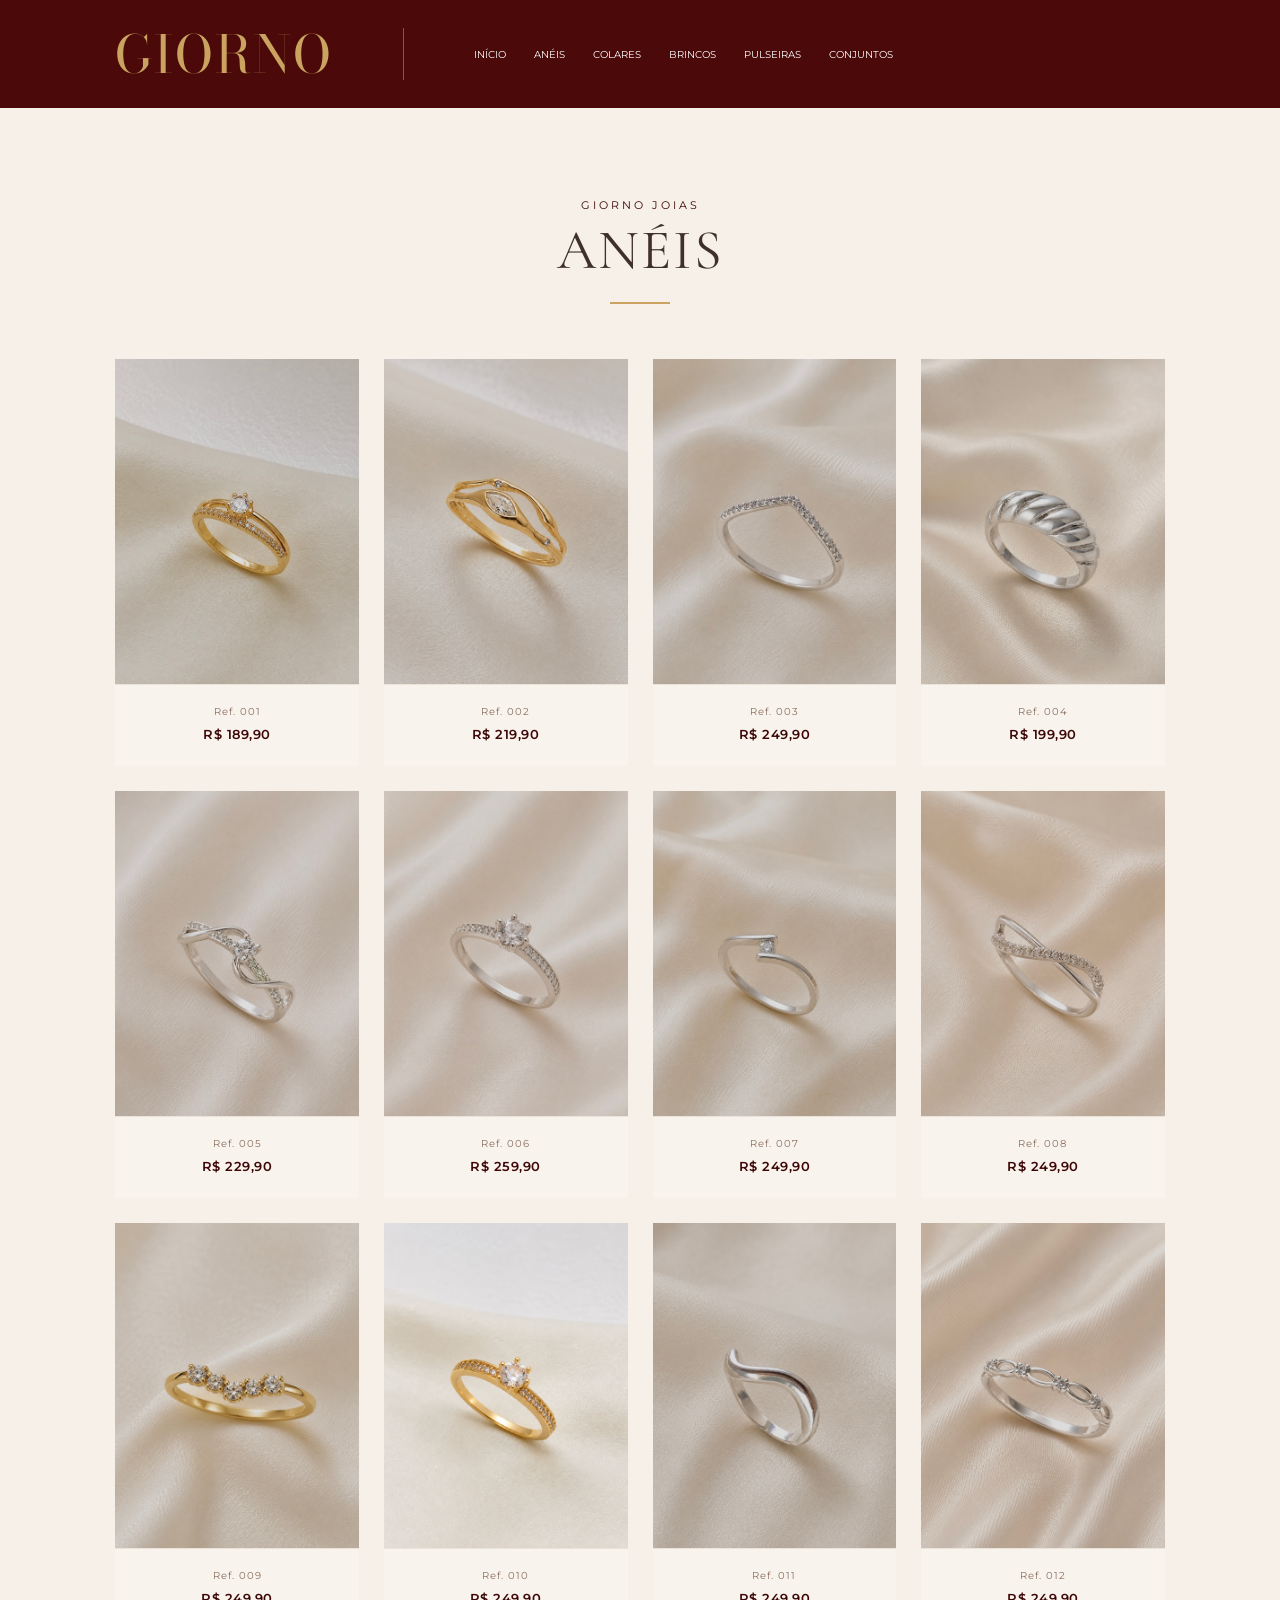
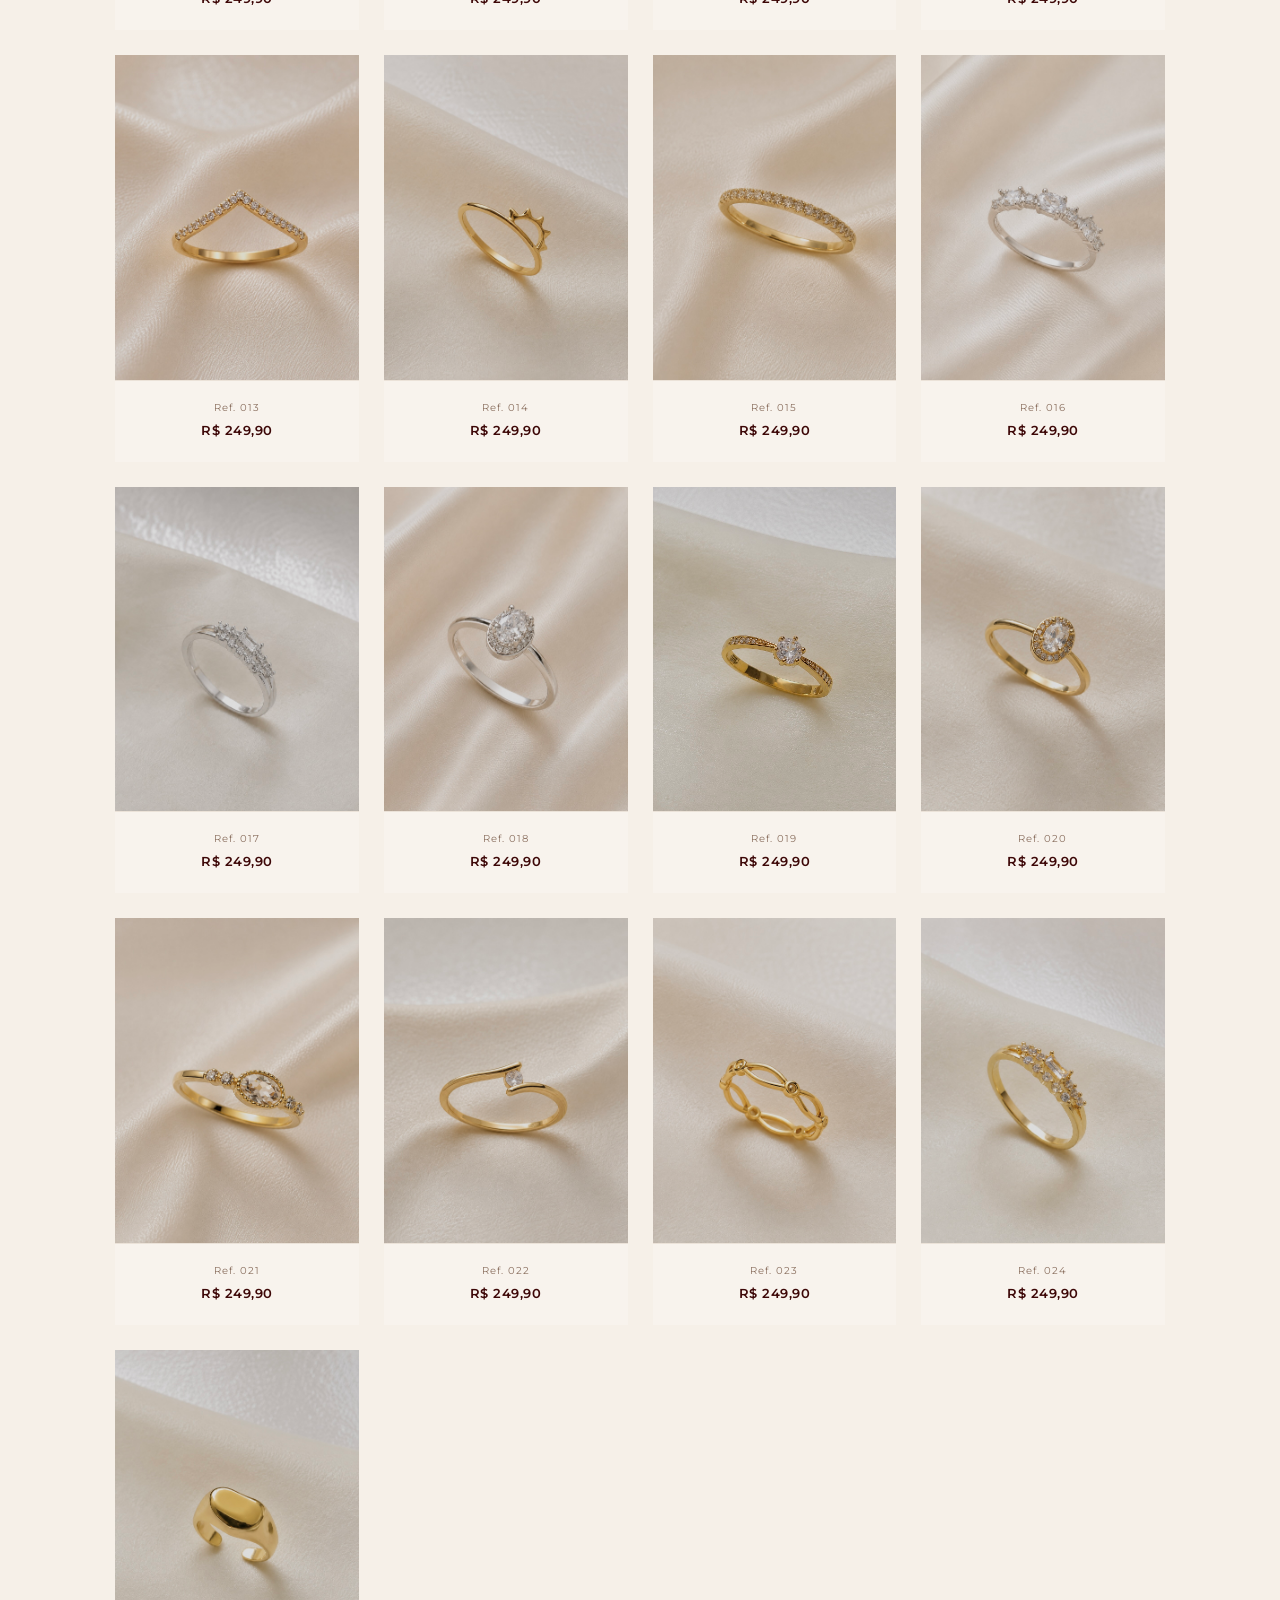
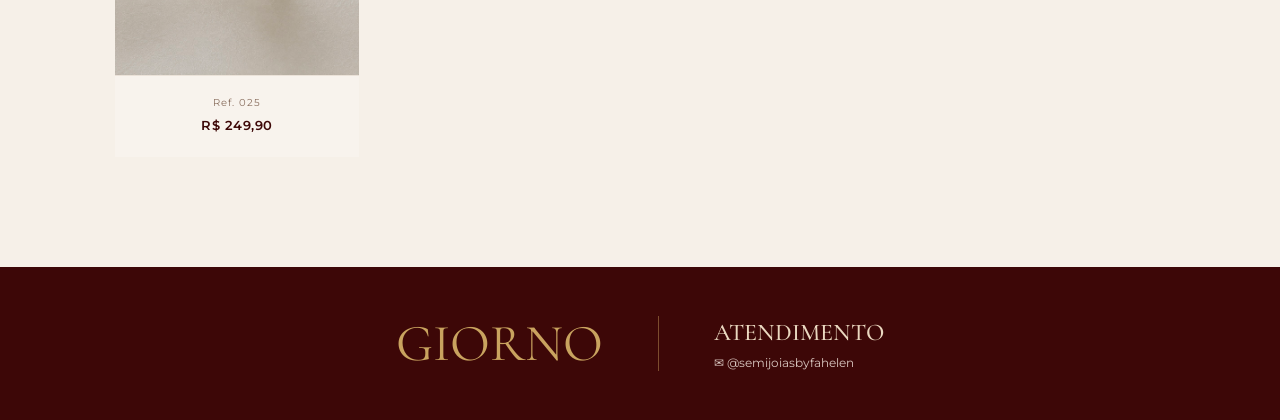
==== commit f855639b: "Primeira versão do site Giornno" ====
--- a/produtos/aneis.html
+++ b/produtos/aneis.html
@@ -1,662 +1,662 @@
-<!DOCTYPE html>
-<html lang="pt-BR">
-
-<head>
-
-    <meta charset="UTF-8">
-
-    <meta name="viewport" content="width=device-width, initial-scale=1.0">
-
-    <title>Anéis | GIORNO</title>
-
-    <link rel="stylesheet" href="../css/style.css">
-
-    <link rel="preconnect" href="https://fonts.googleapis.com">
-
-    <link rel="preconnect" href="https://fonts.gstatic.com" crossorigin>
-
-    <link href="https://fonts.googleapis.com/css2?family=Bodoni+Moda:opsz,wght@6..96,400;6..96,500&family=Cormorant+Garamond:wght@400;500;600&family=Montserrat:wght@300;400;500;600&display=swap" rel="stylesheet">
-
-    <link
-        href="https://fonts.googleapis.com/css2?family=Cormorant+Garamond:wght@400;500;600&family=Montserrat:wght@300;400;500;600&display=swap"
-        rel="stylesheet">
-
-</head>
-
-<body>
-
-
-    <header>
-
-        <a href="../index.html" class="logo">
-            <h1>GIORNO</h1>
-        </a>
-
-        <nav>
-
-            <a href="../index.html">INÍCIO</a>
-
-            <a href="aneis.html">ANÉIS</a>
-
-            <a href="colares.html">COLARES</a>
-
-            <a href="brincos.html">BRINCOS</a>
-
-            <a href="pulseiras.html">PULSEIRAS</a>
-
-            <a href="conjuntos.html">CONJUNTOS</a>
-
-        </nav>
-
-    </header>
-
-
-
-    <section class="catalog-header">
-
-        <p>GIORNO JOIAS</p>
-
-        <h2>ANÉIS</h2>
-
-        <span></span>
-
-    </section>
-
-
-
-    <main class="catalog">
-
-        <div class="product-grid">
-
-
-            <article class="product-card">
-
-                <div class="product-image">
-                    <img src="../img-aneis/anel1.jpeg" alt="Anel Giorno">
-                </div>
-
-
-                <div class="product-details">
-
-
-                    <p class="product-code">
-                        Ref. 001
-                    </p>
-
-                    <p class="price">
-                        R$ 189,90
-                    </p>
-
-                </div>
-
-            </article>
-
-
-            <!-- PRODUTO 2 -->
-
-            <article class="product-card">
-
-                <div class="product-image">
-
-                    <img src="../img-aneis/anel2.jpg" alt="Anel Giorno">
-
-                </div>
-
-
-                <div class="product-details">
-
-                    <p class="product-code">
-                        Ref. 002
-                    </p>
-
-                    <p class="price">
-                        R$ 219,90
-                    </p>
-
-                </div>
-
-            </article>
-
-
-
-            <article class="product-card">
-
-                <div class="product-image">
-
-                    <img src="../img-aneis/anel3.jpg" alt="Anel Giorno">
-
-                </div>
-
-
-                <div class="product-details">
-
-
-
-                    <p class="product-code">
-                        Ref. 003
-                    </p>
-
-                    <p class="price">
-                        R$ 249,90
-                    </p>
-
-                </div>
-
-            </article>
-
-
-            <!-- PRODUTO 4 -->
-
-            <article class="product-card">
-
-                <div class="product-image">
-
-                    <img src="../img-aneis/anel4.jpg" alt="Anel Giorno">
-
-                </div>
-
-
-                <div class="product-details">
-
-
-
-                    <p class="product-code">
-                        Ref. 004
-                    </p>
-
-                    <p class="price">
-                        R$ 199,90
-                    </p>
-
-                </div>
-
-            </article>
-
-
-
-
-            <article class="product-card">
-
-                <div class="product-image">
-
-                    <img src="../img-aneis/anel5.jpg" alt="Anel Giorno">
-
-                </div>
-
-
-                <div class="product-details">
-
-
-                    <p class="product-code">
-                        Ref. 005
-                    </p>
-
-                    <p class="price">
-                        R$ 229,90
-                    </p>
-
-                </div>
-
-            </article>
-
-
-            <!-- PRODUTO 6 -->
-
-            <article class="product-card">
-
-                <div class="product-image">
-
-                    <img src="../img-aneis/anel6.jpg" alt="Anel Giorno">
-
-                </div>
-
-
-                <div class="product-details">
-
-
-                    <p class="product-code">
-                        Ref. 006
-                    </p>
-
-                    <p class="price">
-                        R$ 259,90
-                    </p>
-
-                </div>
-
-            </article>
-
-            <article class="product-card">
-
-                <div class="product-image">
-
-                    <img src="../img-aneis/anel7.jpg" alt="Anel Giorno">
-
-                </div>
-
-
-                <div class="product-details">
-
-
-
-                    <p class="product-code">
-                        Ref. 007
-                    </p>
-
-                    <p class="price">
-                        R$ 249,90
-                    </p>
-
-                </div>
-
-            </article>
-
-            <article class="product-card">
-
-                <div class="product-image">
-
-                    <img src="../img-aneis/anel8.jpg" alt="Anel Giorno">
-
-                </div>
-
-
-                <div class="product-details">
-
-
-
-                    <p class="product-code">
-                        Ref. 008
-                    </p>
-
-                    <p class="price">
-                        R$ 249,90
-                    </p>
-
-                </div>
-
-            </article>
-
-            <article class="product-card">
-
-                <div class="product-image">
-
-                    <img src="../img-aneis/anel9.jpg" alt="Anel Giorno">
-
-                </div>
-
-
-                <div class="product-details">
-
-  
-
-                    <p class="product-code">
-                        Ref. 009
-                    </p>
-
-                    <p class="price">
-                        R$ 249,90
-                    </p>
-
-                </div>
-
-            </article>
-
-            <article class="product-card">
-
-                <div class="product-image">
-
-                    <img src="../img-aneis/anel10.png" alt="Anel Giorno">
-
-                </div>
-
-
-                <div class="product-details">
-
-
-                    <p class="product-code">
-                        Ref. 010
-                    </p>
-
-                    <p class="price">
-                        R$ 249,90
-                    </p>
-
-                </div>
-
-            </article>
-
-            <article class="product-card">
-
-                <div class="product-image">
-
-                    <img src="../img-aneis/anel11.jpg" alt="Anel Giorno">
-
-                </div>
-
-
-                <div class="product-details">
-
-                    <p class="product-code">
-                        Ref. 011
-                    </p>
-
-                    <p class="price">
-                        R$ 249,90
-                    </p>
-
-                </div>
-
-            </article>
-
-            <article class="product-card">
-
-                <div class="product-image">
-
-                    <img src="../img-aneis/anel12.jpg" alt="Anel Giorno">
-
-                </div>
-
-
-                <div class="product-details">
-
-
-                    <p class="product-code">
-                        Ref. 012
-                    </p>
-
-                    <p class="price">
-                        R$ 249,90
-                    </p>
-
-                </div>
-
-            </article>
-
-            <article class="product-card">
-
-                <div class="product-image">
-
-                    <img src="../img-aneis/anel13.jpg" alt="Anel Giorno">
-
-                </div>
-
-
-                <div class="product-details">
-
-
-                    <p class="product-code">
-                        Ref. 013
-                    </p>
-
-                    <p class="price">
-                        R$ 249,90
-                    </p>
-
-                </div>
-
-            </article>
-
-            <article class="product-card">
-
-                <div class="product-image">
-
-                    <img src="../img-aneis/anel14.jpg" alt="Anel Giorno">
-
-                </div>
-
-
-                <div class="product-details">
-
-                    <p class="product-code">
-                        Ref. 014
-                    </p>
-
-                    <p class="price">
-                        R$ 249,90
-                    </p>
-
-                </div>
-
-            </article>
-
-            <article class="product-card">
-
-                <div class="product-image">
-
-                    <img src="../img-aneis/anel15.jpg" alt="Anel Giorno">
-
-                </div>
-
-
-                <div class="product-details">
-
-
-                    <p class="product-code">
-                        Ref. 015
-                    </p>
-
-                    <p class="price">
-                        R$ 249,90
-                    </p>
-
-                </div>
-
-            </article>
-
-            <article class="product-card">
-
-                <div class="product-image">
-
-                    <img src="../img-aneis/anel16.jpg" alt="Anel Giorno">
-
-                </div>
-
-
-                <div class="product-details">
-
-                    <p class="product-code">
-                        Ref. 016
-                    </p>
-
-                    <p class="price">
-                        R$ 249,90
-                    </p>
-
-                </div>
-
-            </article>
-
-            <article class="product-card">
-
-                <div class="product-image">
-
-                    <img src="../img-aneis/anel17.jpg" alt="Anel Giorno">
-
-                </div>
-
-
-                <div class="product-details">
-
-                    <p class="product-code">
-                        Ref. 017
-                    </p>
-
-                    <p class="price">
-                        R$ 249,90
-                    </p>
-
-                </div>
-
-            </article>
-
-            <article class="product-card">
-
-                <div class="product-image">
-
-                    <img src="../img-aneis/anel18.jpg" alt="Anel Giorno">
-
-                </div>
-
-
-                <div class="product-details">
-
-                    <p class="product-code">
-                        Ref. 018
-                    </p>
-
-                    <p class="price">
-                        R$ 249,90
-                    </p>
-
-                </div>
-
-            </article>
-
-                        <article class="product-card">
-
-                <div class="product-image">
-
-                    <img src="../img-aneis/anel19.jpg" alt="Anel Giorno">
-
-                </div>
-
-
-                <div class="product-details">
-
-                    <p class="product-code">
-                        Ref. 019
-                    </p>
-
-                    <p class="price">
-                        R$ 249,90
-                    </p>
-
-                </div>
-
-            </article>
-
-            <article class="product-card">
-                <div class="product-image">
-                    <img src="../img-aneis/anel20.jpg" alt="Anel Giorno">
-                </div>
-
-                <div class="product-details">
-
-                    <p class="product-code">
-                        Ref. 020
-                    </p>
-
-                    <p class="price">
-                        R$ 249,90
-                    </p>
-                </div>
-            </article>
-
-            <article class="product-card">
-                <div class="product-image">
-                    <img src="../img-aneis/anel21.jpg" alt="Anel Giorno">
-                </div>
-
-                <div class="product-details">
-
-                    <p class="product-code">
-                        Ref. 021
-                    </p>
-
-                    <p class="price">
-                        R$ 249,90
-                    </p>
-                </div>
-            </article>
-
-            <article class="product-card">
-                <div class="product-image">
-                    <img src="../img-aneis/anel22.jpg" alt="Anel Giorno">
-                </div>
-
-                <div class="product-details">
-                    <p class="product-code">
-                        Ref. 022
-                    </p>
-
-                    <p class="price">
-                        R$ 249,90
-                    </p>
-                </div>
-            </article>
-
-            <article class="product-card">
-                <div class="product-image">
-                    <img src="../img-aneis/anel23.jpg" alt="Anel Giorno">
-                </div>
-
-                <div class="product-details">
-
-                    <p class="product-code">
-                        Ref. 023
-                    </p>
-
-                    <p class="price">
-                        R$ 249,90
-                    </p>
-                </div>
-            </article>
-
-            <article class="product-card">
-
-                <div class="product-image">
-                    <img src="../img-aneis/anel24.jpg" alt="Anel Giorno">
-                </div>
-
-
-                <div class="product-details">
-
-                    <p class="product-code">
-                        Ref. 024
-                    </p>
-
-                    <p class="price">
-                        R$ 249,90
-                    </p>
-                </div>
-            </article>
-
-            <article class="product-card">
-
-                <div class="product-image">
-                    <img src="../img-aneis/anel25.jpg" alt="Anel Giorno">
-                </div>
-
-                <div class="product-details">
-
-                    <p class="product-code">
-                        Ref. 025
-                    </p>
-
-                    <p class="price">
-                        R$ 249,90
-                    </p>
-                </div>
-            </article>
-        </div>
-    </main>
-
-
-    <footer>
-        <div class="footer-content">
-            <div class="footer-logo">
-                <h2>GIORNO</h2>
-            </div>
-
-            <div class="footer-divider"></div>
-
-            <div class="contact">
-                <h3>ATENDIMENTO</h3>
-                <p>✉ @semijoiasbyfahelen</p>
-            </div>
-        </div>
-    </footer>
-
-</body>
-
+<!DOCTYPE html>
+<html lang="pt-BR">
+
+<head>
+
+    <meta charset="UTF-8">
+
+    <meta name="viewport" content="width=device-width, initial-scale=1.0">
+
+    <title>Anéis | GIORNO</title>
+
+    <link rel="stylesheet" href="../css/style.css">
+
+    <link rel="preconnect" href="https://fonts.googleapis.com">
+
+    <link rel="preconnect" href="https://fonts.gstatic.com" crossorigin>
+
+    <link href="https://fonts.googleapis.com/css2?family=Bodoni+Moda:opsz,wght@6..96,400;6..96,500&family=Cormorant+Garamond:wght@400;500;600&family=Montserrat:wght@300;400;500;600&display=swap" rel="stylesheet">
+
+    <link
+        href="https://fonts.googleapis.com/css2?family=Cormorant+Garamond:wght@400;500;600&family=Montserrat:wght@300;400;500;600&display=swap"
+        rel="stylesheet">
+
+</head>
+
+<body>
+
+
+    <header>
+
+        <a href="../index.html" class="logo">
+            <h1>GIORNO</h1>
+        </a>
+
+        <nav>
+
+            <a href="../index.html">INÍCIO</a>
+
+            <a href="aneis.html">ANÉIS</a>
+
+            <a href="colares.html">COLARES</a>
+
+            <a href="brincos.html">BRINCOS</a>
+
+            <a href="pulseiras.html">PULSEIRAS</a>
+
+            <a href="conjuntos.html">CONJUNTOS</a>
+
+        </nav>
+
+    </header>
+
+
+
+    <section class="catalog-header">
+
+        <p>GIORNO JOIAS</p>
+
+        <h2>ANÉIS</h2>
+
+        <span></span>
+
+    </section>
+
+
+
+    <main class="catalog">
+
+        <div class="product-grid">
+
+
+            <article class="product-card">
+
+                <div class="product-image">
+                    <img src="../img-aneis/anel1.jpeg" alt="Anel Giorno">
+                </div>
+
+
+                <div class="product-details">
+
+
+                    <p class="product-code">
+                        Ref. 001
+                    </p>
+
+                    <p class="price">
+                        R$ 189,90
+                    </p>
+
+                </div>
+
+            </article>
+
+
+            <!-- PRODUTO 2 -->
+
+            <article class="product-card">
+
+                <div class="product-image">
+
+                    <img src="../img-aneis/anel2.jpg" alt="Anel Giorno">
+
+                </div>
+
+
+                <div class="product-details">
+
+                    <p class="product-code">
+                        Ref. 002
+                    </p>
+
+                    <p class="price">
+                        R$ 219,90
+                    </p>
+
+                </div>
+
+            </article>
+
+
+
+            <article class="product-card">
+
+                <div class="product-image">
+
+                    <img src="../img-aneis/anel3.jpg" alt="Anel Giorno">
+
+                </div>
+
+
+                <div class="product-details">
+
+
+
+                    <p class="product-code">
+                        Ref. 003
+                    </p>
+
+                    <p class="price">
+                        R$ 249,90
+                    </p>
+
+                </div>
+
+            </article>
+
+
+            <!-- PRODUTO 4 -->
+
+            <article class="product-card">
+
+                <div class="product-image">
+
+                    <img src="../img-aneis/anel4.jpg" alt="Anel Giorno">
+
+                </div>
+
+
+                <div class="product-details">
+
+
+
+                    <p class="product-code">
+                        Ref. 004
+                    </p>
+
+                    <p class="price">
+                        R$ 199,90
+                    </p>
+
+                </div>
+
+            </article>
+
+
+
+
+            <article class="product-card">
+
+                <div class="product-image">
+
+                    <img src="../img-aneis/anel5.jpg" alt="Anel Giorno">
+
+                </div>
+
+
+                <div class="product-details">
+
+
+                    <p class="product-code">
+                        Ref. 005
+                    </p>
+
+                    <p class="price">
+                        R$ 229,90
+                    </p>
+
+                </div>
+
+            </article>
+
+
+            <!-- PRODUTO 6 -->
+
+            <article class="product-card">
+
+                <div class="product-image">
+
+                    <img src="../img-aneis/anel6.jpg" alt="Anel Giorno">
+
+                </div>
+
+
+                <div class="product-details">
+
+
+                    <p class="product-code">
+                        Ref. 006
+                    </p>
+
+                    <p class="price">
+                        R$ 259,90
+                    </p>
+
+                </div>
+
+            </article>
+
+            <article class="product-card">
+
+                <div class="product-image">
+
+                    <img src="../img-aneis/anel7.jpg" alt="Anel Giorno">
+
+                </div>
+
+
+                <div class="product-details">
+
+
+
+                    <p class="product-code">
+                        Ref. 007
+                    </p>
+
+                    <p class="price">
+                        R$ 249,90
+                    </p>
+
+                </div>
+
+            </article>
+
+            <article class="product-card">
+
+                <div class="product-image">
+
+                    <img src="../img-aneis/anel8.jpg" alt="Anel Giorno">
+
+                </div>
+
+
+                <div class="product-details">
+
+
+
+                    <p class="product-code">
+                        Ref. 008
+                    </p>
+
+                    <p class="price">
+                        R$ 249,90
+                    </p>
+
+                </div>
+
+            </article>
+
+            <article class="product-card">
+
+                <div class="product-image">
+
+                    <img src="../img-aneis/anel9.jpg" alt="Anel Giorno">
+
+                </div>
+
+
+                <div class="product-details">
+
+  
+
+                    <p class="product-code">
+                        Ref. 009
+                    </p>
+
+                    <p class="price">
+                        R$ 249,90
+                    </p>
+
+                </div>
+
+            </article>
+
+            <article class="product-card">
+
+                <div class="product-image">
+
+                    <img src="../img-aneis/anel10.png" alt="Anel Giorno">
+
+                </div>
+
+
+                <div class="product-details">
+
+
+                    <p class="product-code">
+                        Ref. 010
+                    </p>
+
+                    <p class="price">
+                        R$ 249,90
+                    </p>
+
+                </div>
+
+            </article>
+
+            <article class="product-card">
+
+                <div class="product-image">
+
+                    <img src="../img-aneis/anel11.jpg" alt="Anel Giorno">
+
+                </div>
+
+
+                <div class="product-details">
+
+                    <p class="product-code">
+                        Ref. 011
+                    </p>
+
+                    <p class="price">
+                        R$ 249,90
+                    </p>
+
+                </div>
+
+            </article>
+
+            <article class="product-card">
+
+                <div class="product-image">
+
+                    <img src="../img-aneis/anel12.jpg" alt="Anel Giorno">
+
+                </div>
+
+
+                <div class="product-details">
+
+
+                    <p class="product-code">
+                        Ref. 012
+                    </p>
+
+                    <p class="price">
+                        R$ 249,90
+                    </p>
+
+                </div>
+
+            </article>
+
+            <article class="product-card">
+
+                <div class="product-image">
+
+                    <img src="../img-aneis/anel13.jpg" alt="Anel Giorno">
+
+                </div>
+
+
+                <div class="product-details">
+
+
+                    <p class="product-code">
+                        Ref. 013
+                    </p>
+
+                    <p class="price">
+                        R$ 249,90
+                    </p>
+
+                </div>
+
+            </article>
+
+            <article class="product-card">
+
+                <div class="product-image">
+
+                    <img src="../img-aneis/anel14.jpg" alt="Anel Giorno">
+
+                </div>
+
+
+                <div class="product-details">
+
+                    <p class="product-code">
+                        Ref. 014
+                    </p>
+
+                    <p class="price">
+                        R$ 249,90
+                    </p>
+
+                </div>
+
+            </article>
+
+            <article class="product-card">
+
+                <div class="product-image">
+
+                    <img src="../img-aneis/anel15.jpg" alt="Anel Giorno">
+
+                </div>
+
+
+                <div class="product-details">
+
+
+                    <p class="product-code">
+                        Ref. 015
+                    </p>
+
+                    <p class="price">
+                        R$ 249,90
+                    </p>
+
+                </div>
+
+            </article>
+
+            <article class="product-card">
+
+                <div class="product-image">
+
+                    <img src="../img-aneis/anel16.jpg" alt="Anel Giorno">
+
+                </div>
+
+
+                <div class="product-details">
+
+                    <p class="product-code">
+                        Ref. 016
+                    </p>
+
+                    <p class="price">
+                        R$ 249,90
+                    </p>
+
+                </div>
+
+            </article>
+
+            <article class="product-card">
+
+                <div class="product-image">
+
+                    <img src="../img-aneis/anel17.jpg" alt="Anel Giorno">
+
+                </div>
+
+
+                <div class="product-details">
+
+                    <p class="product-code">
+                        Ref. 017
+                    </p>
+
+                    <p class="price">
+                        R$ 249,90
+                    </p>
+
+                </div>
+
+            </article>
+
+            <article class="product-card">
+
+                <div class="product-image">
+
+                    <img src="../img-aneis/anel18.jpg" alt="Anel Giorno">
+
+                </div>
+
+
+                <div class="product-details">
+
+                    <p class="product-code">
+                        Ref. 018
+                    </p>
+
+                    <p class="price">
+                        R$ 249,90
+                    </p>
+
+                </div>
+
+            </article>
+
+                        <article class="product-card">
+
+                <div class="product-image">
+
+                    <img src="../img-aneis/anel19.jpg" alt="Anel Giorno">
+
+                </div>
+
+
+                <div class="product-details">
+
+                    <p class="product-code">
+                        Ref. 019
+                    </p>
+
+                    <p class="price">
+                        R$ 249,90
+                    </p>
+
+                </div>
+
+            </article>
+
+            <article class="product-card">
+                <div class="product-image">
+                    <img src="../img-aneis/anel20.jpg" alt="Anel Giorno">
+                </div>
+
+                <div class="product-details">
+
+                    <p class="product-code">
+                        Ref. 020
+                    </p>
+
+                    <p class="price">
+                        R$ 249,90
+                    </p>
+                </div>
+            </article>
+
+            <article class="product-card">
+                <div class="product-image">
+                    <img src="../img-aneis/anel21.jpg" alt="Anel Giorno">
+                </div>
+
+                <div class="product-details">
+
+                    <p class="product-code">
+                        Ref. 021
+                    </p>
+
+                    <p class="price">
+                        R$ 249,90
+                    </p>
+                </div>
+            </article>
+
+            <article class="product-card">
+                <div class="product-image">
+                    <img src="../img-aneis/anel22.jpg" alt="Anel Giorno">
+                </div>
+
+                <div class="product-details">
+                    <p class="product-code">
+                        Ref. 022
+                    </p>
+
+                    <p class="price">
+                        R$ 249,90
+                    </p>
+                </div>
+            </article>
+
+            <article class="product-card">
+                <div class="product-image">
+                    <img src="../img-aneis/anel23.jpg" alt="Anel Giorno">
+                </div>
+
+                <div class="product-details">
+
+                    <p class="product-code">
+                        Ref. 023
+                    </p>
+
+                    <p class="price">
+                        R$ 249,90
+                    </p>
+                </div>
+            </article>
+
+            <article class="product-card">
+
+                <div class="product-image">
+                    <img src="../img-aneis/anel24.jpg" alt="Anel Giorno">
+                </div>
+
+
+                <div class="product-details">
+
+                    <p class="product-code">
+                        Ref. 024
+                    </p>
+
+                    <p class="price">
+                        R$ 249,90
+                    </p>
+                </div>
+            </article>
+
+            <article class="product-card">
+
+                <div class="product-image">
+                    <img src="../img-aneis/anel25.jpg" alt="Anel Giorno">
+                </div>
+
+                <div class="product-details">
+
+                    <p class="product-code">
+                        Ref. 025
+                    </p>
+
+                    <p class="price">
+                        R$ 249,90
+                    </p>
+                </div>
+            </article>
+        </div>
+    </main>
+
+
+    <footer>
+        <div class="footer-content">
+            <div class="footer-logo">
+                <h2>GIORNO</h2>
+            </div>
+
+            <div class="footer-divider"></div>
+
+            <div class="contact">
+                <h3>ATENDIMENTO</h3>
+                <p>✉ @semijoiasbyfahelen</p>
+            </div>
+        </div>
+    </footer>
+
+</body>
+
 </html>
--- a/css/style.css
+++ b/css/style.css
@@ -1,837 +1,1158 @@
-* {
-    margin: 0;
-    padding: 0;
-    box-sizing: border-box;
-}
-
-:root {
-    --vinho: #3d0707;
-    --vinho-claro: #5c0e0e;
-    --vinho-card: #4a211c;
-
-    --dourado: #c9a35f;
-    --dourado-claro: #e0c48f;
-
-    --creme: #f6f0e8;
-    --bege: #e8ddd1;
-
-    --texto: #3f302b;
-    --branco: #ffffff;
-}
-
-html {
-    scroll-behavior: smooth;
-}
-
-body {
-    font-family: "Montserrat", sans-serif;
-    background: var(--creme);
-    color: var(--texto);
-}
-
-a {
-    text-decoration: none;
-    color: inherit;
-}
-
-
-/* =========================
-   HEADER
-========================= */
-
-header {
-    background: #4b0909;
-    display: flex;
-    align-items: center;
-    padding: 28px 9%;
-    color: white;
-}
-
-.logo {
-    padding-right: 70px;
-    border-right: 1px solid rgba(201, 163, 95, 0.5);
-}
-
-.logo h1 {
-    font-family: "Bodoni Moda", serif;
-    font-size: 52px;
-    font-weight: 400;
-    letter-spacing: 2px;
-    color: var(--dourado);
-    line-height: 1;
-}
-
-nav {
-    display: flex;
-    align-items: center;
-    gap: 28px;
-    margin-left: 70px;
-}
-
-nav a {
-    font-size: 10px;
-    transition: 0.3s;
-}
-
-nav a:hover {
-    color: var(--dourado);
-}
-
-
-/* =========================
-   HERO DESKTOP
-========================= */
-
-.hero {
-    min-height: 560px;
-    display: grid;
-    grid-template-columns: 48% 52%;
-    background: var(--vinho);
-    overflow: hidden;
-}
-
-.hero-content {
-    padding: 70px 16%;
-    display: flex;
-    flex-direction: column;
-    justify-content: center;
-    color: white;
-}
-
-.hero-content h2 {
-    font-family: "Cormorant Garamond", serif;
-    font-size: 70px;
-    font-weight: 400;
-    color: var(--dourado);
-    line-height: 0.9;
-}
-
-.hero-content h3 {
-    font-family: "Cormorant Garamond", serif;
-    font-size: 40px;
-    font-weight: 400;
-    color: #e8d8be;
-    margin-bottom: 25px;
-}
-
-.hero-content p {
-    font-size: 13px;
-    line-height: 1.8;
-    max-width: 360px;
-    margin-bottom: 30px;
-    color: #eaded5;
-}
-
-.hero-image {
-    min-height: 560px;
-
-    background-image:
-        linear-gradient(
-            90deg,
-            #3d0707 0%,
-            rgba(61, 7, 7, 0.85) 8%,
-            rgba(61, 7, 7, 0.45) 25%,
-            rgba(61, 7, 7, 0.15) 45%,
-            rgba(61, 7, 7, 0) 65%
-        ),
-        url("../img-tela_inicial/capa-site.jpg");
-
-    background-size: cover;
-    background-position: center;
-    background-repeat: no-repeat;
-}
-
-
-/* =========================
-   BOTÕES
-========================= */
-
-.btn {
-    width: fit-content;
-    padding: 15px 28px;
-    border: 1px solid var(--dourado);
-    color: var(--dourado);
-    font-size: 10px;
-    letter-spacing: 0.8px;
-    transition: 0.3s;
-}
-
-.btn:hover {
-    background: var(--dourado);
-    color: var(--vinho);
-}
-
-
-/* =========================
-   COLEÇÕES
-========================= */
-
-.collections {
-    padding: 100px 9% 110px;
-    background: var(--creme);
-}
-
-.section-header {
-    display: flex;
-    justify-content: center;
-    margin-bottom: 55px;
-}
-
-.section-title {
-    text-align: center;
-}
-
-.section-title h2 {
-    font-family: "Cormorant Garamond", serif;
-    font-size: 52px;
-    font-weight: 400;
-    letter-spacing: 1px;
-}
-
-.collection-grid {
-    display: grid;
-    grid-template-columns: repeat(5, 1fr);
-    gap: 20px;
-    max-width: 2000px;
-    margin: 0 auto;
-}
-
-.collection-card {
-    overflow: hidden;
-    transition: transform 0.3s ease, box-shadow 0.3s ease;
-}
-
-.collection-card img {
-    width: 100%;
-    height: 500px;
-    object-fit: cover;
-    display: block;
-    transition: transform 0.6s ease;
-}
-
-.collection-card:hover {
-    transform: translateY(-5px);
-    box-shadow: 0 15px 40px rgba(60, 40, 30, 0.10);
-}
-
-.collection-card:hover img {
-    transform: scale(1.03);
-}
-
-.collection-info {
-    background: #f8f3ed;
-    text-align: center;
-    padding: 25px 15px 28px;
-    border-top: 1px solid rgba(139, 100, 70, 0.12);
-}
-
-.collection-info h3 {
-    font-size: 11px;
-    font-weight: 500;
-    letter-spacing: 1.5px;
-    margin-bottom: 12px;
-}
-
-.collection-info span {
-    font-size: 9px;
-    color: #8b7060;
-}
-
-
-/* =========================
-   GARANTIA DESKTOP
-========================= */
-
-.about-desktop {
-    min-height: 650px;
-
-    display: flex;
-    align-items: center;
-
-    margin-bottom: 70px;
-
-    background-color: var(--creme);
-
-    background-image:
-        linear-gradient(
-            90deg,
-            rgba(246, 240, 232, 0) 0%,
-            rgba(246, 240, 232, 0.15) 25%,
-            rgba(246, 240, 232, 0.70) 52%,
-            var(--creme) 72%,
-            var(--creme) 100%
-        ),
-        url("../img-tela_inicial/foto-garantia.jpg");
-
-    background-size: cover;
-    background-position: center;
-    background-repeat: no-repeat;
-}
-
-.about-desktop .about-content {
-    width: 50%;
-    margin-left: auto;
-    padding: 80px 10% 80px 6%;
-}
-
-.about-desktop h2 {
-    font-family: "Cormorant Garamond", serif;
-    font-size: 62px;
-    font-weight: 400;
-    line-height: 0.9;
-    color: var(--texto);
-    margin-bottom: 35px;
-}
-
-.about-desktop p {
-    max-width: 500px;
-    font-size: 13px;
-    line-height: 2;
-    color: #675b55;
-    margin-bottom: 18px;
-}
-
-.about-desktop strong {
-    color: var(--vinho);
-    font-weight: 600;
-}
-
-.warranty-warning {
-    margin-top: 30px;
-    padding: 22px 25px;
-    border-left: 2px solid var(--dourado);
-    background: rgba(255, 255, 255, 0.25);
-}
-
-.warranty-warning h4 {
-    font-size: 11px;
-    letter-spacing: 1.5px;
-    color: var(--vinho);
-    margin-bottom: 12px;
-}
-
-.warranty-warning p {
-    margin-bottom: 0;
-    font-size: 11px;
-    line-height: 1.8;
-}
-
-
-/* =========================
-   GARANTIA MOBILE
-========================= */
-
-.warranty-mobile {
-    display: none;
-}
-
-
-/* =========================
-   FOOTER
-========================= */
-
-footer {
-    background: var(--vinho);
-    color: white;
-    padding: 45px 10%;
-}
-
-.footer-content {
-    max-width: 1000px;
-    margin: 0 auto;
-
-    display: flex;
-    align-items: center;
-    justify-content: center;
-
-    gap: 55px;
-}
-
-.footer-logo h2 {
-    font-family: "Cormorant Garamond", serif;
-    color: var(--dourado);
-    font-size: 52px;
-    font-weight: 400;
-}
-
-.footer-divider {
-    width: 1px;
-    height: 55px;
-    background: rgba(201, 163, 95, 0.45);
-}
-
-.contact {
-    display: flex;
-    flex-direction: column;
-    gap: 8px;
-}
-
-.contact h3 {
-    font-family: "Cormorant Garamond", serif;
-    color: #ead8c0;
-    font-size: 24px;
-    font-weight: 500;
-}
-
-.contact p {
-    color: #d9c7c0;
-    font-size: 12px;
-}
-
-
-/* =========================
-   TABLET
-========================= */
-
-@media (max-width: 1024px) {
-
-    header {
-        padding: 22px 5%;
-    }
-
-    .logo {
-        padding-right: 35px;
-    }
-
-    nav {
-        margin-left: 35px;
-        gap: 18px;
-    }
-
-    .collection-grid {
-        grid-template-columns: repeat(3, 1fr);
-    }
-
-    .collection-card img {
-        height: 300px;
-    }
-
-    .about-desktop .about-content {
-        width: 55%;
-    }
-
-    .about-desktop h2 {
-        font-size: 54px;
-    }
-}
-
-
-/* =========================
-   MOBILE
-========================= */
-
-@media (max-width: 768px) {
-
-    /* HEADER */
-
-    header {
-        flex-direction: column;
-        padding: 25px 5%;
-        gap: 20px;
-    }
-
-    .logo {
-        padding-right: 0;
-        border-right: none;
-    }
-
-    nav {
-        margin-left: 0;
-        flex-wrap: wrap;
-        justify-content: center;
-        gap: 15px 20px;
-    }
-
-
-    /* =========================
-       HERO MOBILE
-       FOTO NO FUNDO + TEXTO
-    ========================= */
-
-    .hero {
-        position: relative;
-
-        display: flex;
-        align-items: center;
-        justify-content: center;
-
-        min-height: 620px;
-
-        background-image:
-            linear-gradient(
-                180deg,
-                rgba(61, 7, 7, 0.78) 0%,
-                rgba(61, 7, 7, 0.68) 50%,
-                rgba(61, 7, 7, 0.82) 100%
-            ),
-            url("../img-tela_inicial/capa-site.jpg");
-
-        background-size: cover;
-        background-position: center;
-        background-repeat: no-repeat;
-
-        overflow: hidden;
-    }
-
-
-    /* ESCONDE A SEGUNDA METADE DA IMAGEM */
-
-    .hero-image {
-        display: none;
-    }
-
-
-    /* TEXTO SOBRE A FOTO */
-
-    .hero-content {
-        position: relative;
-        z-index: 2;
-
-        width: 100%;
-        min-height: 620px;
-
-        padding: 70px 10%;
-
-        display: flex;
-        flex-direction: column;
-
-        align-items: center;
-        justify-content: center;
-
-        text-align: center;
-    }
-
-    .hero-content h2 {
-        font-size: 58px;
-    }
-
-    .hero-content h3 {
-        font-size: 32px;
-        margin-bottom: 30px;
-    }
-
-    .hero-content p {
-        max-width: 320px;
-        font-size: 12px;
-        line-height: 1.9;
-        margin-bottom: 32px;
-    }
-
-
-    /* COLEÇÕES */
-
-    .collections {
-        padding: 70px 8%;
-    }
-
-    .collection-grid {
-        grid-template-columns: repeat(2, 1fr);
-        gap: 15px;
-    }
-
-    .collection-card img {
-        height: 260px;
-    }
-
-
-    /* GARANTIA DESKTOP */
-
-    .about-desktop {
-        display: none;
-    }
-
-
-    /* GARANTIA MOBILE */
-
-    .warranty-mobile {
-        display: flex;
-
-        position: relative;
-
-        min-height: 680px;
-
-        align-items: center;
-        justify-content: center;
-
-        overflow: hidden;
-
-        background-image:
-            url("../img-tela_inicial/foto-garantia.jpg");
-
-        background-size: cover;
-        background-position: center;
-        background-repeat: no-repeat;
-    }
-
-    .mobile-warranty-overlay {
-        position: absolute;
-        inset: 0;
-
-        background:
-            linear-gradient(
-                180deg,
-                rgba(61, 7, 7, 0.78) 0%,
-                rgba(61, 7, 7, 0.88) 100%
-            );
-
-        z-index: 1;
-    }
-
-    .mobile-warranty-content {
-        position: relative;
-        z-index: 2;
-
-        width: 100%;
-        padding: 55px 9%;
-
-        color: white;
-        text-align: center;
-    }
-
-
-    /* TÍTULO GARANTIA */
-
-    .mobile-warranty-title {
-        margin-bottom: 45px;
-    }
-
-    .mobile-warranty-title h2,
-    .mobile-warranty-title h3 {
-        font-family: "Cormorant Garamond", serif;
-        font-weight: 400;
-        line-height: 0.9;
-    }
-
-    .mobile-warranty-title h2 {
-        font-size: 55px;
-        color: var(--dourado);
-    }
-
-    .mobile-warranty-title h3 {
-        font-size: 45px;
-        color: #f1dfc7;
-    }
-
-
-    /* CARROSSEL */
-
-    .carousel {
-        width: 100%;
-        overflow: hidden;
-    }
-
-    .carousel-track {
-        display: flex;
-        width: 400%;
-        transition: transform 0.5s ease;
-    }
-
-    .carousel-slide {
-        width: 25%;
-        flex-shrink: 0;
-
-        min-height: 270px;
-
-        padding: 10px 20px;
-
-        display: flex;
-        flex-direction: column;
-
-        align-items: center;
-        justify-content: center;
-    }
-
-    .slide-number {
-        font-family: "Cormorant Garamond", serif;
-
-        font-size: 20px;
-        color: var(--dourado);
-
-        letter-spacing: 3px;
-        margin-bottom: 18px;
-    }
-
-    .carousel-slide h3 {
-        font-size: 11px;
-
-        font-weight: 500;
-        letter-spacing: 2px;
-
-        color: var(--dourado);
-
-        margin-bottom: 25px;
-    }
-
-    .carousel-slide p {
-        max-width: 310px;
-
-        font-size: 13px;
-        line-height: 2;
-
-        color: #f3e7df;
-    }
-
-    .carousel-slide strong {
-        color: var(--dourado-claro);
-        font-weight: 600;
-    }
-
-    .warning-slide h3 {
-        color: #f0c979;
-    }
-
-
-    /* CONTROLES */
-
-    .carousel-controls {
-        display: flex;
-
-        align-items: center;
-        justify-content: center;
-
-        gap: 20px;
-        margin-top: 20px;
-    }
-
-    .carousel-btn {
-        background: transparent;
-        border: none;
-
-        color: var(--dourado);
-
-        font-size: 24px;
-        cursor: pointer;
-
-        padding: 8px;
-    }
-
-    .carousel-dots {
-        display: flex;
-        gap: 10px;
-    }
-
-    .dot {
-        width: 7px;
-        height: 7px;
-
-        border-radius: 50%;
-
-        border: 1px solid var(--dourado);
-
-        background: transparent;
-
-        padding: 0;
-        cursor: pointer;
-
-        transition: 0.3s;
-    }
-
-    .dot.active {
-        background: var(--dourado);
-        transform: scale(1.3);
-    }
-
-
-    /* FOOTER */
-
-    .footer-content {
-        flex-direction: column;
-        gap: 25px;
-        text-align: center;
-    }
-
-    .footer-divider {
-        width: 70px;
-        height: 1px;
-    }
-}
-
-
-/* =========================
-   MOBILE PEQUENO
-========================= */
-
-@media (max-width: 480px) {
-
-    nav {
-        gap: 12px 15px;
-    }
-
-    nav a {
-        font-size: 8px;
-    }
-
-
-    /* HERO */
-
-    .hero {
-        min-height: 590px;
-
-        background-position: center;
-    }
-
-    .hero-content {
-        min-height: 590px;
-        padding: 60px 8%;
-    }
-
-    .hero-content h2 {
-        font-size: 48px;
-    }
-
-    .hero-content h3 {
-        font-size: 28px;
-    }
-
-    .hero-content p {
-        max-width: 290px;
-        font-size: 11px;
-    }
-
-
-    /* COLEÇÕES */
-
-    .collection-grid {
-        grid-template-columns: 1fr;
-    }
-
-    .collection-card img {
-        height: 380px;
-    }
-
-
-    /* GARANTIA */
-
-    .warranty-mobile {
-        min-height: 650px;
-    }
-
-    .mobile-warranty-content {
-        padding: 50px 7%;
-    }
-
-    .mobile-warranty-title {
-        margin-bottom: 35px;
-    }
-
-    .mobile-warranty-title h2 {
-        font-size: 48px;
-    }
-
-    .mobile-warranty-title h3 {
-        font-size: 38px;
-    }
-
-    .carousel-slide {
-        min-height: 250px;
-        padding: 10px 15px;
-    }
-
-    .carousel-slide h3 {
-        font-size: 10px;
-    }
-
-    .carousel-slide p {
-        font-size: 12px;
-    }
+* {
+    margin: 0;
+    padding: 0;
+    box-sizing: border-box;
+}
+
+:root {
+    --vinho: #3d0707;
+    --vinho-claro: #5c0e0e;
+    --vinho-card: #4a211c;
+
+    --dourado: #c9a35f;
+    --dourado-claro: #e0c48f;
+
+    --creme: #f6f0e8;
+    --bege: #e8ddd1;
+
+    --texto: #3f302b;
+    --branco: #ffffff;
+}
+
+html {
+    scroll-behavior: smooth;
+}
+
+body {
+    font-family: "Montserrat", sans-serif;
+    background: var(--creme);
+    color: var(--texto);
+    overflow-x: hidden;
+}
+
+a {
+    text-decoration: none;
+    color: inherit;
+}
+
+
+/* =========================
+   HEADER
+========================= */
+
+header {
+    background: #4b0909;
+    display: flex;
+    align-items: center;
+    padding: 28px 9%;
+    color: white;
+}
+
+.logo {
+    padding-right: 70px;
+    border-right: 1px solid rgba(201, 163, 95, 0.5);
+}
+
+.logo h1 {
+    font-family: "Bodoni Moda", serif;
+    font-size: 52px;
+    font-weight: 400;
+    letter-spacing: 2px;
+    color: var(--dourado);
+    line-height: 1;
+}
+
+nav {
+    display: flex;
+    align-items: center;
+    gap: 28px;
+    margin-left: 70px;
+}
+
+nav a {
+    font-size: 10px;
+    transition: 0.3s;
+}
+
+nav a:hover {
+    color: var(--dourado);
+}
+
+
+/* =========================
+   HERO DESKTOP
+========================= */
+
+.hero {
+    min-height: 560px;
+    display: grid;
+    grid-template-columns: 48% 52%;
+    background: var(--vinho);
+    overflow: hidden;
+}
+
+.hero-content {
+    padding: 70px 16%;
+    display: flex;
+    flex-direction: column;
+    justify-content: center;
+    color: white;
+}
+
+.hero-content h2 {
+    font-family: "Cormorant Garamond", serif;
+    font-size: 70px;
+    font-weight: 400;
+    color: var(--dourado);
+    line-height: 0.9;
+}
+
+.hero-content h3 {
+    font-family: "Cormorant Garamond", serif;
+    font-size: 40px;
+    font-weight: 400;
+    color: #e8d8be;
+    margin-bottom: 25px;
+}
+
+.hero-content p {
+    font-size: 13px;
+    line-height: 1.8;
+    max-width: 360px;
+    margin-bottom: 30px;
+    color: #eaded5;
+}
+
+.hero-image {
+    min-height: 560px;
+
+    background-image:
+        linear-gradient(
+            90deg,
+            #3d0707 0%,
+            rgba(61, 7, 7, 0.85) 8%,
+            rgba(61, 7, 7, 0.45) 25%,
+            rgba(61, 7, 7, 0.15) 45%,
+            rgba(61, 7, 7, 0) 65%
+        ),
+        url("../img-tela_inicial/capa-site.jpg");
+
+    background-size: cover;
+    background-position: center;
+    background-repeat: no-repeat;
+}
+
+
+/* =========================
+   BOTÕES
+========================= */
+
+.btn {
+    width: fit-content;
+    padding: 15px 28px;
+    border: 1px solid var(--dourado);
+    color: var(--dourado);
+    font-size: 10px;
+    letter-spacing: 0.8px;
+    transition: 0.3s;
+}
+
+.btn:hover {
+    background: var(--dourado);
+    color: var(--vinho);
+}
+
+
+/* =========================
+   COLEÇÕES
+========================= */
+
+.collections {
+    padding: 100px 9% 110px;
+    background: var(--creme);
+}
+
+.section-header {
+    display: flex;
+    justify-content: center;
+    margin-bottom: 55px;
+}
+
+.section-title {
+    text-align: center;
+}
+
+.section-title h2 {
+    font-family: "Cormorant Garamond", serif;
+    font-size: 52px;
+    font-weight: 400;
+    letter-spacing: 1px;
+}
+
+
+/* GRID */
+
+.collection-grid {
+    display: grid;
+    grid-template-columns: repeat(5, minmax(0, 1fr));
+    gap: 20px;
+    width: 100%;
+    max-width: 1800px;
+    margin: 0 auto;
+}
+
+
+/* CARD */
+
+.collection-card {
+    display: block;
+    min-width: 0;
+    overflow: hidden;
+    background: #f8f3ed;
+
+    transition:
+        transform 0.3s ease,
+        box-shadow 0.3s ease;
+}
+
+
+/* CONTAINER DA IMAGEM */
+
+.collection-image {
+    width: 100%;
+    aspect-ratio: 3 / 4;
+    overflow: hidden;
+}
+
+
+/* IMAGEM */
+
+.collection-image img {
+    width: 100%;
+    height: 100%;
+    display: block;
+
+    object-fit: cover;
+    object-position: center;
+
+    transition: transform 0.6s ease;
+}
+
+
+/* HOVER */
+
+.collection-card:hover {
+    transform: translateY(-5px);
+    box-shadow: 0 15px 40px rgba(60, 40, 30, 0.10);
+}
+
+.collection-card:hover .collection-image img {
+    transform: scale(1.03);
+}
+
+
+/* TEXTO */
+
+.collection-info {
+    background: #f8f3ed;
+    text-align: center;
+    padding: 25px 15px 28px;
+    border-top: 1px solid rgba(139, 100, 70, 0.12);
+}
+
+.collection-info h3 {
+    font-size: 11px;
+    font-weight: 500;
+    letter-spacing: 1.5px;
+    margin-bottom: 12px;
+}
+
+.collection-info span {
+    font-size: 9px;
+    color: #8b7060;
+}
+
+
+/* =========================
+   PÁGINAS DE PRODUTO (CATÁLOGO)
+   usado em aneis.html, colares.html,
+   brincos.html, pulseiras.html, conjuntos.html
+========================= */
+
+.catalog-header {
+    padding: 90px 9% 55px;
+    text-align: center;
+    background: var(--creme);
+}
+
+.catalog-header p {
+    font-size: 11px;
+    letter-spacing: 3px;
+    text-transform: uppercase;
+    color: var(--vinho);
+    margin-bottom: 10px;
+}
+
+.catalog-header h2 {
+    font-family: "Cormorant Garamond", serif;
+    font-size: 56px;
+    font-weight: 400;
+    letter-spacing: 2px;
+    color: var(--texto);
+    line-height: 1;
+}
+
+.catalog-header span {
+    display: block;
+    width: 60px;
+    height: 2px;
+    background: var(--dourado);
+    margin: 24px auto 0;
+}
+
+.catalog-description {
+    max-width: 480px;
+    margin: 22px auto 0;
+    font-size: 13px;
+    line-height: 1.9;
+    color: #675b55;
+}
+
+.catalog {
+    padding: 0 9% 110px;
+    background: var(--creme);
+}
+
+.product-grid {
+    display: grid;
+    grid-template-columns: repeat(4, minmax(0, 1fr));
+    gap: 25px;
+    width: 100%;
+    max-width: 1800px;
+    margin: 0 auto;
+}
+
+.product-card {
+    display: block;
+    min-width: 0;
+    overflow: hidden;
+    background: #f8f3ed;
+
+    transition:
+        transform 0.3s ease,
+        box-shadow 0.3s ease;
+}
+
+.product-card:hover {
+    transform: translateY(-5px);
+    box-shadow: 0 15px 40px rgba(60, 40, 30, 0.10);
+}
+
+.product-image {
+    width: 100%;
+    aspect-ratio: 3 / 4;
+    overflow: hidden;
+}
+
+.product-image img {
+    width: 100%;
+    height: 100%;
+    display: block;
+
+    object-fit: cover;
+    object-position: center;
+
+    transition: transform 0.6s ease;
+}
+
+.product-card:hover .product-image img {
+    transform: scale(1.03);
+}
+
+.product-details {
+    background: #f8f3ed;
+    text-align: center;
+    padding: 20px 12px 24px;
+    border-top: 1px solid rgba(139, 100, 70, 0.12);
+}
+
+.product-details h3 {
+    font-family: "Cormorant Garamond", serif;
+    font-size: 17px;
+    font-weight: 500;
+    color: var(--texto);
+    margin-bottom: 8px;
+    letter-spacing: 0.5px;
+}
+
+.product-code {
+    font-size: 10px;
+    letter-spacing: 1px;
+    color: #8b7060;
+    margin-bottom: 8px;
+}
+
+.price {
+    font-size: 13px;
+    font-weight: 600;
+    letter-spacing: 0.5px;
+    color: var(--vinho);
+}
+
+
+/* =========================
+   GARANTIA DESKTOP
+========================= */
+
+.about-desktop {
+    min-height: 650px;
+
+    display: flex;
+    align-items: center;
+
+    margin-bottom: 70px;
+
+    background-color: var(--creme);
+
+    background-image:
+        linear-gradient(
+            90deg,
+            rgba(246, 240, 232, 0) 0%,
+            rgba(246, 240, 232, 0.15) 25%,
+            rgba(246, 240, 232, 0.70) 52%,
+            var(--creme) 72%,
+            var(--creme) 100%
+        ),
+        url("../img-tela_inicial/foto-garantia.jpg");
+
+    background-size: cover;
+    background-position: center;
+    background-repeat: no-repeat;
+}
+
+.about-desktop .about-content {
+    width: 50%;
+    margin-left: auto;
+    padding: 80px 10% 80px 6%;
+}
+
+.about-desktop h2 {
+    font-family: "Cormorant Garamond", serif;
+    font-size: 62px;
+    font-weight: 400;
+    line-height: 0.9;
+    color: var(--texto);
+    margin-bottom: 35px;
+}
+
+.about-desktop p {
+    max-width: 500px;
+    font-size: 13px;
+    line-height: 2;
+    color: #675b55;
+    margin-bottom: 18px;
+}
+
+.about-desktop strong {
+    color: var(--vinho);
+    font-weight: 600;
+}
+
+.warranty-warning {
+    margin-top: 30px;
+    padding: 22px 25px;
+    border-left: 2px solid var(--dourado);
+    background: rgba(255, 255, 255, 0.25);
+}
+
+.warranty-warning h4 {
+    font-size: 11px;
+    letter-spacing: 1.5px;
+    color: var(--vinho);
+    margin-bottom: 12px;
+}
+
+.warranty-warning p {
+    margin-bottom: 0;
+    font-size: 11px;
+    line-height: 1.8;
+}
+
+
+/* =========================
+   GARANTIA MOBILE
+========================= */
+
+.warranty-mobile {
+    display: none;
+}
+
+
+/* =========================
+   FOOTER
+========================= */
+
+footer {
+    background: var(--vinho);
+    color: white;
+    padding: 45px 10%;
+}
+
+.footer-content {
+    max-width: 1000px;
+    margin: 0 auto;
+
+    display: flex;
+    align-items: center;
+    justify-content: center;
+
+    gap: 55px;
+}
+
+.footer-logo h2 {
+    font-family: "Cormorant Garamond", serif;
+    color: var(--dourado);
+    font-size: 52px;
+    font-weight: 400;
+}
+
+.footer-divider {
+    width: 1px;
+    height: 55px;
+    background: rgba(201, 163, 95, 0.45);
+}
+
+.contact {
+    display: flex;
+    flex-direction: column;
+    gap: 8px;
+}
+
+.contact h3 {
+    font-family: "Cormorant Garamond", serif;
+    color: #ead8c0;
+    font-size: 24px;
+    font-weight: 500;
+}
+
+.contact p {
+    color: #d9c7c0;
+    font-size: 12px;
+}
+
+
+/* =========================
+   TABLET
+========================= */
+
+@media (max-width: 1024px) {
+
+    header {
+        padding: 22px 5%;
+    }
+
+    .logo {
+        padding-right: 35px;
+    }
+
+    nav {
+        margin-left: 35px;
+        gap: 18px;
+    }
+
+
+    /* COLEÇÕES - 3 COLUNAS */
+
+    .collections {
+        padding: 80px 6%;
+    }
+
+    .collection-grid {
+        grid-template-columns: repeat(3, minmax(0, 1fr));
+        gap: 18px;
+    }
+
+    .collection-image {
+        aspect-ratio: 3 / 4;
+    }
+
+
+    /* CATÁLOGO DE PRODUTOS - 3 COLUNAS */
+
+    .catalog-header {
+        padding: 70px 6% 40px;
+    }
+
+    .catalog-header h2 {
+        font-size: 46px;
+    }
+
+    .catalog {
+        padding: 0 6% 90px;
+    }
+
+    .product-grid {
+        grid-template-columns: repeat(3, minmax(0, 1fr));
+        gap: 18px;
+    }
+
+
+    .about-desktop .about-content {
+        width: 55%;
+    }
+
+    .about-desktop h2 {
+        font-size: 54px;
+    }
+}
+
+
+/* =========================
+   MOBILE
+========================= */
+
+@media (max-width: 768px) {
+
+    /* HEADER */
+
+    header {
+        flex-direction: column;
+        padding: 25px 5%;
+        gap: 20px;
+    }
+
+    .logo {
+        padding-right: 0;
+        border-right: none;
+    }
+
+    nav {
+        margin-left: 0;
+        flex-wrap: wrap;
+        justify-content: center;
+        gap: 15px 20px;
+    }
+
+
+    /* HERO MOBILE */
+
+    .hero {
+        position: relative;
+
+        display: flex;
+        align-items: center;
+        justify-content: center;
+
+        min-height: 620px;
+
+        background-image:
+            linear-gradient(
+                180deg,
+                rgba(61, 7, 7, 0.78) 0%,
+                rgba(61, 7, 7, 0.68) 50%,
+                rgba(61, 7, 7, 0.82) 100%
+            ),
+            url("../img-tela_inicial/capa-site.jpg");
+
+        background-size: cover;
+        background-position: center;
+        background-repeat: no-repeat;
+    }
+
+    .hero-image {
+        display: none;
+    }
+
+    .hero-content {
+        width: 100%;
+        min-height: 620px;
+
+        padding: 70px 10%;
+
+        display: flex;
+        flex-direction: column;
+
+        align-items: center;
+        justify-content: center;
+
+        text-align: center;
+    }
+
+    .hero-content h2 {
+        font-size: 58px;
+    }
+
+    .hero-content h3 {
+        font-size: 32px;
+        margin-bottom: 30px;
+    }
+
+    .hero-content p {
+        max-width: 320px;
+        font-size: 12px;
+        line-height: 1.9;
+        margin-bottom: 32px;
+    }
+
+
+    /* COLEÇÕES - 2 COLUNAS */
+
+    .collections {
+        padding: 70px 8%;
+    }
+
+    .section-title h2 {
+        font-size: 44px;
+    }
+
+    .collection-grid {
+        grid-template-columns: repeat(2, minmax(0, 1fr));
+        gap: 15px;
+    }
+
+    .collection-image {
+        aspect-ratio: 3 / 4;
+    }
+
+    .collection-info {
+        padding: 20px 8px 22px;
+    }
+
+    .collection-info h3 {
+        font-size: 10px;
+        letter-spacing: 1px;
+    }
+
+    .collection-info span {
+        font-size: 8px;
+    }
+
+
+    /* CATÁLOGO DE PRODUTOS - 2 COLUNAS */
+
+    .catalog-header {
+        padding: 60px 8% 35px;
+    }
+
+    .catalog-header p {
+        font-size: 10px;
+    }
+
+    .catalog-header h2 {
+        font-size: 36px;
+    }
+
+    .catalog-header span {
+        margin-top: 18px;
+    }
+
+    .catalog-description {
+        font-size: 12px;
+        max-width: 300px;
+    }
+
+    .catalog {
+        padding: 0 8% 70px;
+    }
+
+    .product-grid {
+        grid-template-columns: repeat(2, minmax(0, 1fr));
+        gap: 15px;
+    }
+
+    .product-details {
+        padding: 16px 8px 18px;
+    }
+
+    .product-details h3 {
+        font-size: 13px;
+    }
+
+    .product-code {
+        font-size: 9px;
+    }
+
+    .price {
+        font-size: 12px;
+    }
+
+
+    /* GARANTIA DESKTOP */
+
+    .about-desktop {
+        display: none;
+    }
+
+
+    /* GARANTIA MOBILE */
+
+    .warranty-mobile {
+        display: flex;
+
+        position: relative;
+
+        min-height: 680px;
+
+        align-items: center;
+        justify-content: center;
+
+        overflow: hidden;
+
+        background-image:
+            url("../img-tela_inicial/foto-garantia.jpg");
+
+        background-size: cover;
+        background-position: center;
+        background-repeat: no-repeat;
+    }
+
+    .mobile-warranty-overlay {
+        position: absolute;
+        inset: 0;
+
+        background:
+            linear-gradient(
+                180deg,
+                rgba(61, 7, 7, 0.78) 0%,
+                rgba(61, 7, 7, 0.88) 100%
+            );
+
+        z-index: 1;
+    }
+
+    .mobile-warranty-content {
+        position: relative;
+        z-index: 2;
+
+        width: 100%;
+        padding: 55px 9%;
+
+        color: white;
+        text-align: center;
+    }
+
+    .mobile-warranty-title {
+        margin-bottom: 45px;
+    }
+
+    .mobile-warranty-title h2,
+    .mobile-warranty-title h3 {
+        font-family: "Cormorant Garamond", serif;
+        font-weight: 400;
+        line-height: 0.9;
+    }
+
+    .mobile-warranty-title h2 {
+        font-size: 55px;
+        color: var(--dourado);
+    }
+
+    .mobile-warranty-title h3 {
+        font-size: 45px;
+        color: #f1dfc7;
+    }
+
+
+    /* CARROSSEL */
+
+    .carousel {
+        width: 100%;
+        overflow: hidden;
+    }
+
+    .carousel-track {
+        display: flex;
+        width: 400%;
+        transition: transform 0.5s ease;
+    }
+
+    .carousel-slide {
+        width: 25%;
+        flex-shrink: 0;
+
+        min-height: 270px;
+
+        padding: 10px 20px;
+
+        display: flex;
+        flex-direction: column;
+
+        align-items: center;
+        justify-content: center;
+    }
+
+    .slide-number {
+        font-family: "Cormorant Garamond", serif;
+
+        font-size: 20px;
+        color: var(--dourado);
+
+        letter-spacing: 3px;
+        margin-bottom: 18px;
+    }
+
+    .carousel-slide h3 {
+        font-size: 11px;
+
+        font-weight: 500;
+        letter-spacing: 2px;
+
+        color: var(--dourado);
+
+        margin-bottom: 25px;
+    }
+
+    .carousel-slide p {
+        max-width: 310px;
+
+        font-size: 13px;
+        line-height: 2;
+
+        color: #f3e7df;
+    }
+
+    .carousel-slide strong {
+        color: var(--dourado-claro);
+        font-weight: 600;
+    }
+
+    .warning-slide h3 {
+        color: #f0c979;
+    }
+
+
+    /* CONTROLES */
+
+    .carousel-controls {
+        display: flex;
+
+        align-items: center;
+        justify-content: center;
+
+        gap: 20px;
+        margin-top: 20px;
+    }
+
+    .carousel-btn {
+        background: transparent;
+        border: none;
+
+        color: var(--dourado);
+
+        font-size: 24px;
+        cursor: pointer;
+
+        padding: 8px;
+    }
+
+    .carousel-dots {
+        display: flex;
+        gap: 10px;
+    }
+
+    .dot {
+        width: 7px;
+        height: 7px;
+
+        border-radius: 50%;
+
+        border: 1px solid var(--dourado);
+
+        background: transparent;
+
+        padding: 0;
+        cursor: pointer;
+
+        transition: 0.3s;
+    }
+
+    .dot.active {
+        background: var(--dourado);
+        transform: scale(1.3);
+    }
+
+
+    /* FOOTER */
+
+    .footer-content {
+        flex-direction: column;
+        gap: 25px;
+        text-align: center;
+    }
+
+    .footer-divider {
+        width: 70px;
+        height: 1px;
+    }
+}
+
+
+/* =========================
+   CELULAR PEQUENO
+========================= */
+
+@media (max-width: 480px) {
+
+    nav {
+        gap: 12px 15px;
+    }
+
+    nav a {
+        font-size: 8px;
+    }
+
+
+    /* HERO */
+
+    .hero {
+        min-height: 590px;
+    }
+
+    .hero-content {
+        min-height: 590px;
+        padding: 60px 8%;
+    }
+
+    .hero-content h2 {
+        font-size: 48px;
+    }
+
+    .hero-content h3 {
+        font-size: 28px;
+    }
+
+    .hero-content p {
+        max-width: 290px;
+        font-size: 11px;
+    }
+
+
+    /* COLEÇÕES - 1 COLUNA */
+
+    .collections {
+        padding: 60px 7%;
+    }
+
+    .section-title h2 {
+        font-size: 40px;
+    }
+
+    .collection-grid {
+        grid-template-columns: 1fr;
+        gap: 22px;
+    }
+
+    .collection-card {
+        width: 100%;
+    }
+
+
+    /*
+       IMAGEM SEM ALTURA FIXA.
+       O CONTAINER CONTROLA A PROPORÇÃO.
+    */
+
+    .collection-image {
+        width: 100%;
+        aspect-ratio: 3 / 4;
+    }
+
+    .collection-image img {
+        width: 100%;
+        height: 100%;
+        object-fit: cover;
+    }
+
+    .collection-info {
+        padding: 22px 15px 24px;
+    }
+
+    .collection-info h3 {
+        font-size: 11px;
+    }
+
+    .collection-info span {
+        font-size: 9px;
+    }
+
+
+    /* CATÁLOGO DE PRODUTOS - 1 COLUNA */
+
+    .catalog-header {
+        padding: 50px 7% 30px;
+    }
+
+    .catalog-header h2 {
+        font-size: 30px;
+    }
+
+    .catalog {
+        padding: 0 7% 60px;
+    }
+
+    .product-grid {
+        grid-template-columns: 1fr;
+        gap: 22px;
+    }
+
+    .product-card {
+        width: 100%;
+    }
+
+    .product-image {
+        width: 100%;
+        aspect-ratio: 3 / 4;
+    }
+
+    .product-details {
+        padding: 18px 15px 20px;
+    }
+
+    .product-details h3 {
+        font-size: 14px;
+    }
+
+    .product-code {
+        font-size: 10px;
+    }
+
+    .price {
+        font-size: 13px;
+    }
+
+
+    /* GARANTIA */
+
+    .warranty-mobile {
+        min-height: 650px;
+    }
+
+    .mobile-warranty-content {
+        padding: 50px 7%;
+    }
+
+    .mobile-warranty-title {
+        margin-bottom: 35px;
+    }
+
+    .mobile-warranty-title h2 {
+        font-size: 48px;
+    }
+
+    .mobile-warranty-title h3 {
+        font-size: 38px;
+    }
+
+    .carousel-slide {
+        min-height: 250px;
+        padding: 10px 15px;
+    }
+
+    .carousel-slide h3 {
+        font-size: 10px;
+    }
+
+    .carousel-slide p {
+        font-size: 12px;
+    }
 }
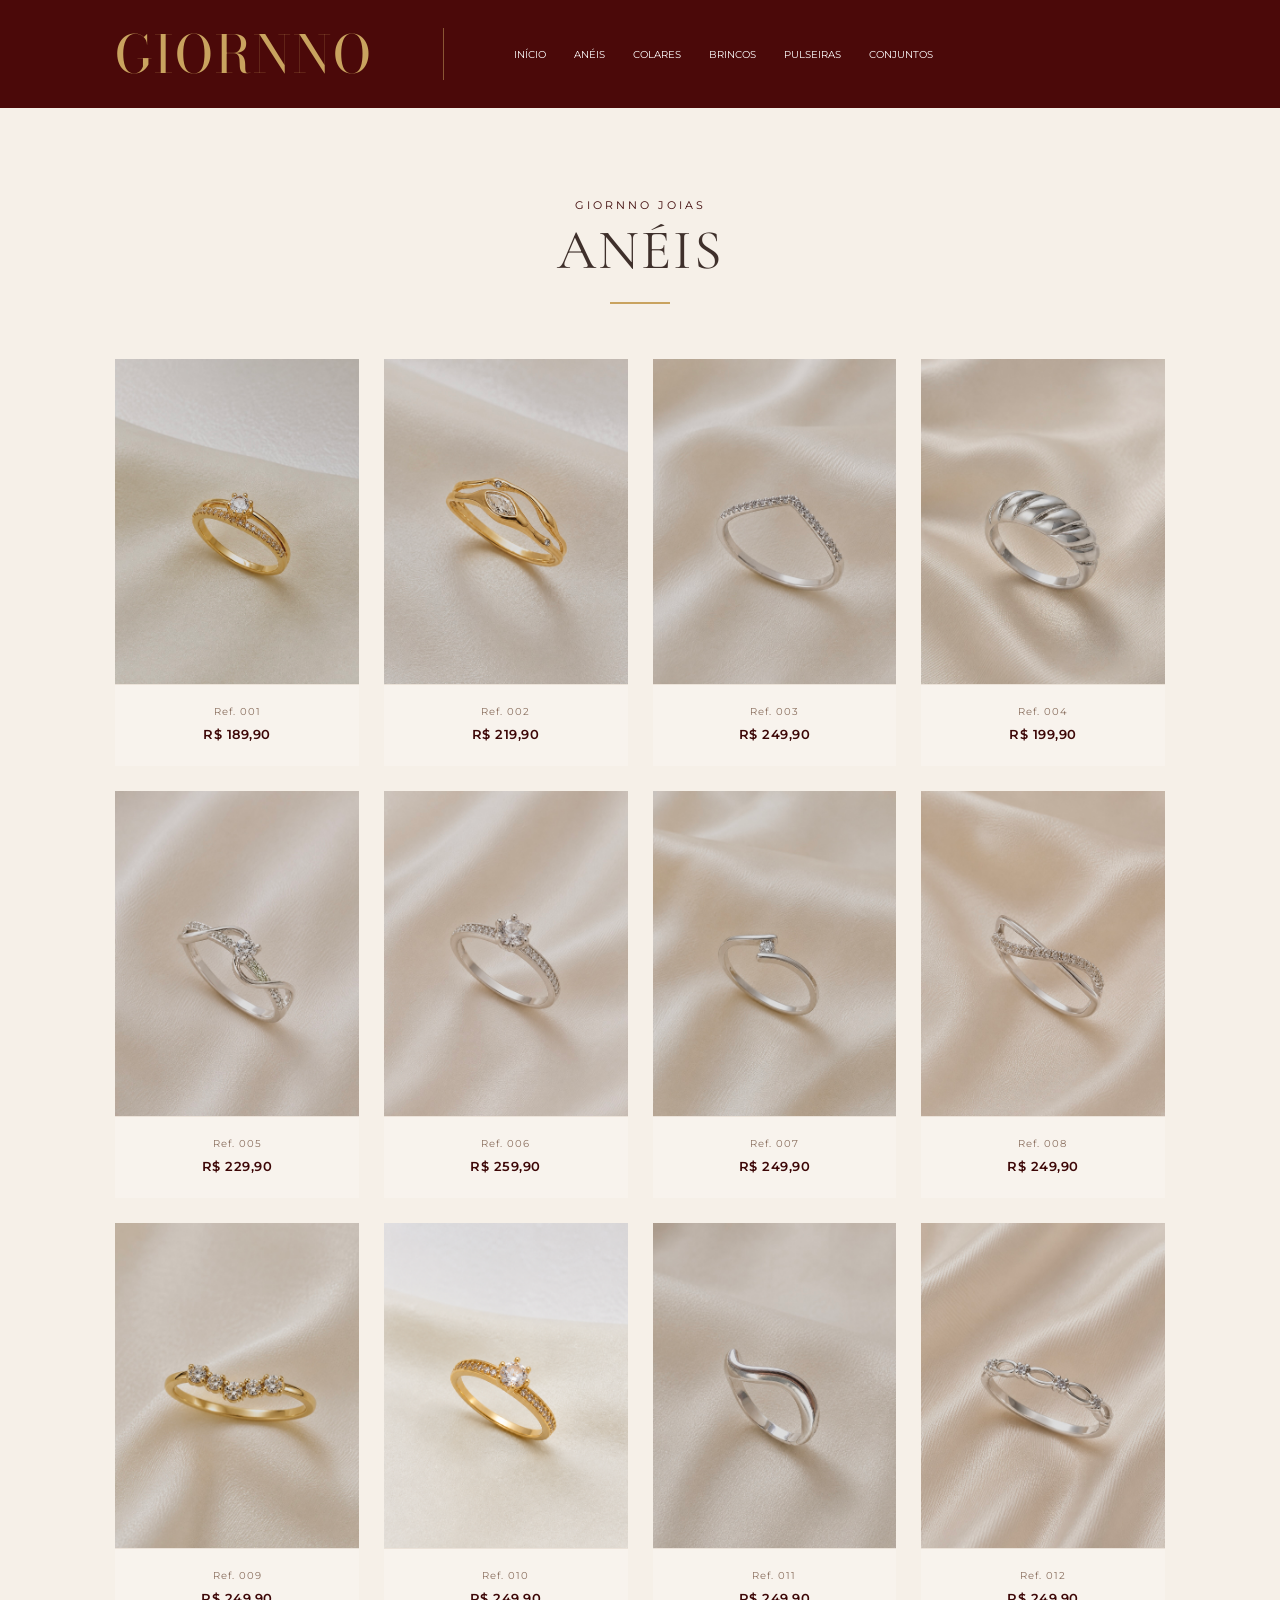
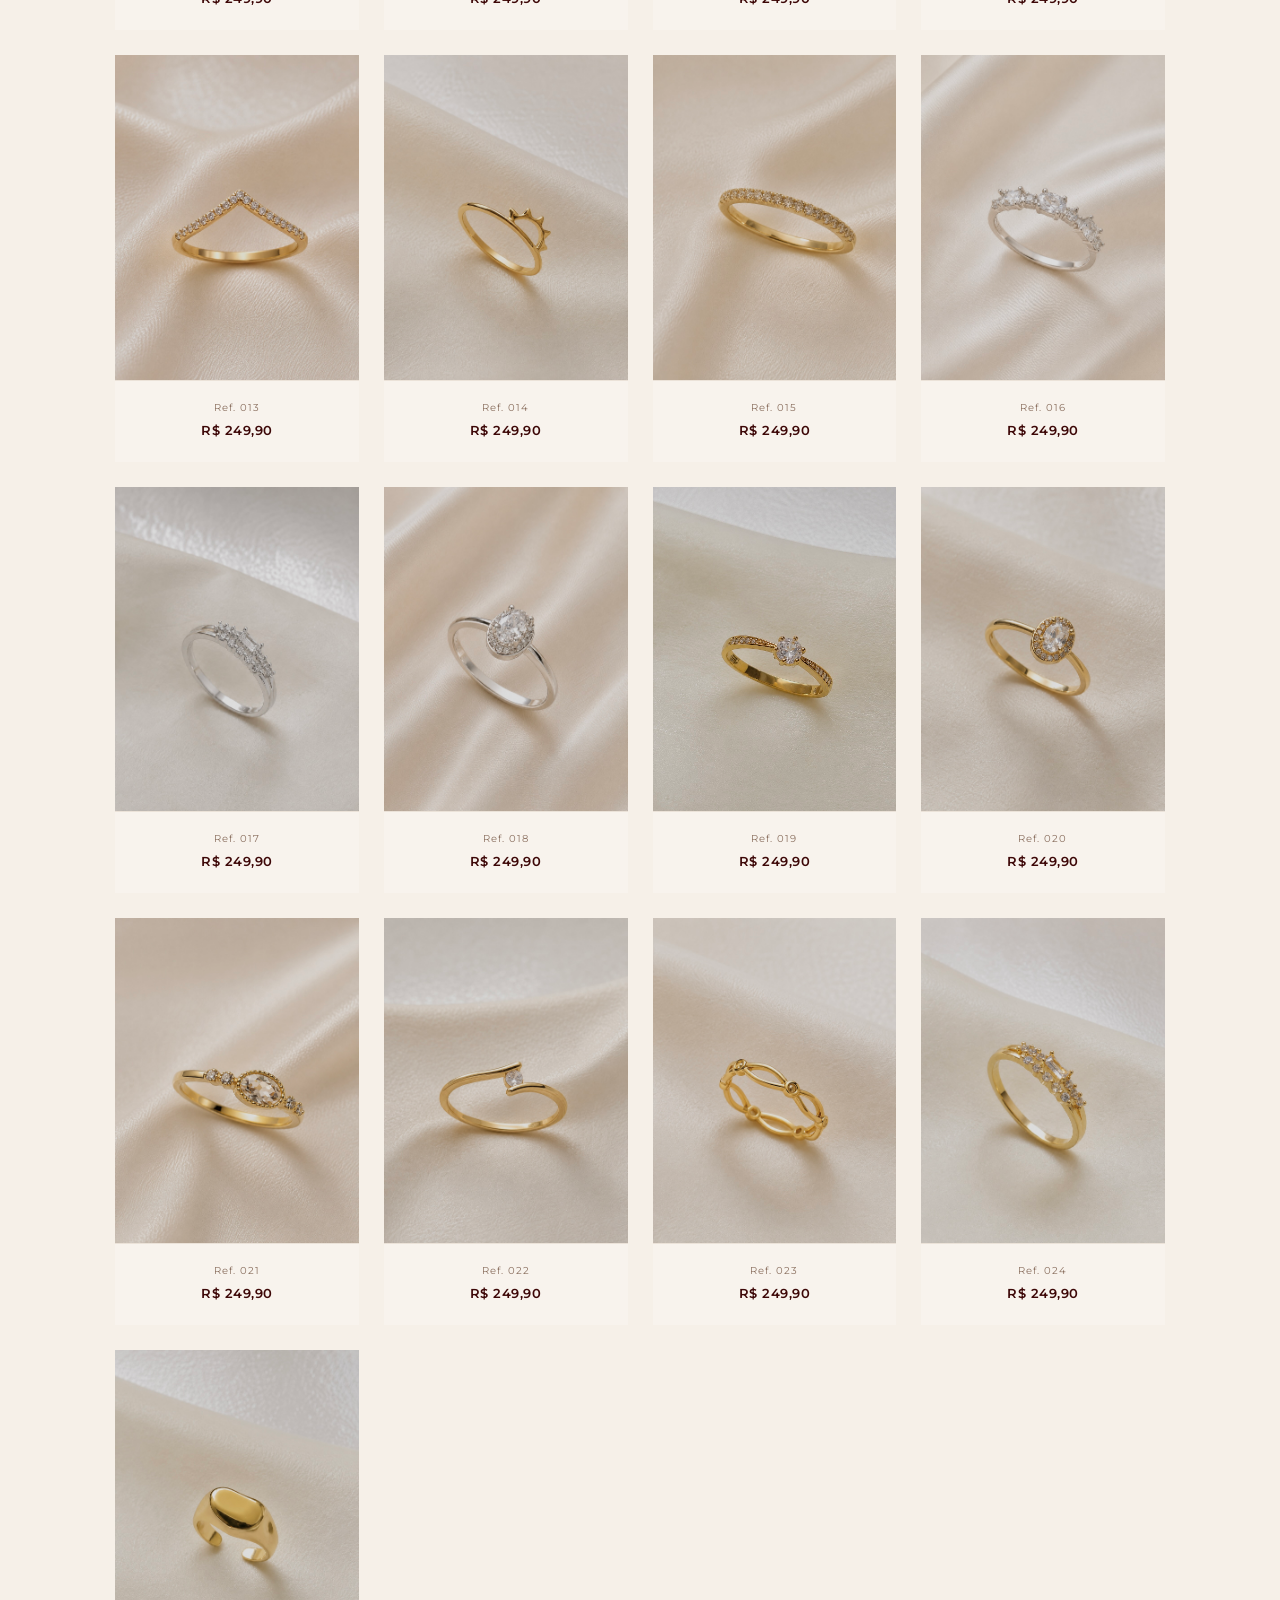
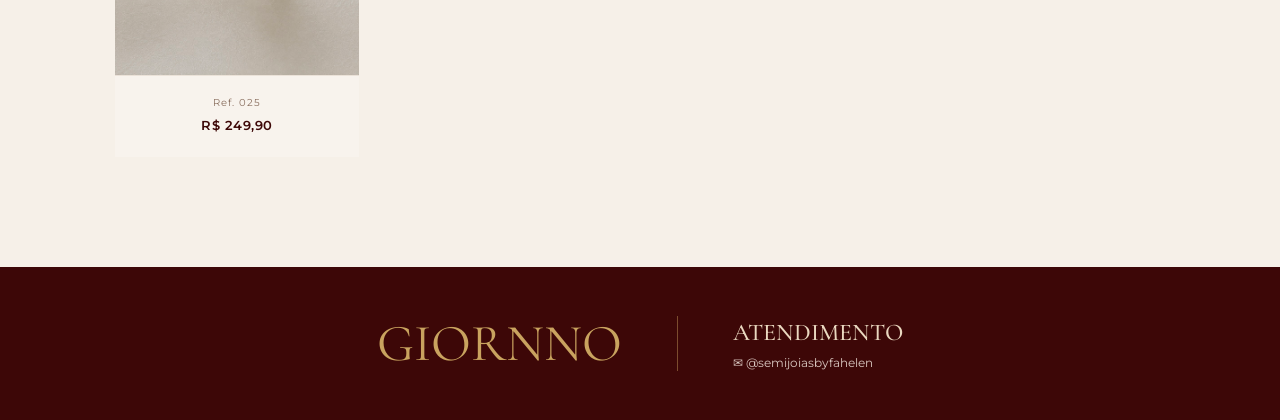
==== commit 39491a06: "Atualizações no projeto" ====
--- a/produtos/aneis.html
+++ b/produtos/aneis.html
@@ -7,7 +7,7 @@
 
     <meta name="viewport" content="width=device-width, initial-scale=1.0">
 
-    <title>Anéis | GIORNO</title>
+    <title>Anéis | GIORNNO</title>
 
     <link rel="stylesheet" href="../css/style.css">
 
@@ -29,7 +29,7 @@
     <header>
 
         <a href="../index.html" class="logo">
-            <h1>GIORNO</h1>
+            <h1>GIORNNO</h1>
         </a>
 
         <nav>
@@ -54,7 +54,7 @@
 
     <section class="catalog-header">
 
-        <p>GIORNO JOIAS</p>
+        <p>GIORNNO JOIAS</p>
 
         <h2>ANÉIS</h2>
 
@@ -645,7 +645,7 @@
     <footer>
         <div class="footer-content">
             <div class="footer-logo">
-                <h2>GIORNO</h2>
+                <h2>GIORNNO</h2>
             </div>
 
             <div class="footer-divider"></div>
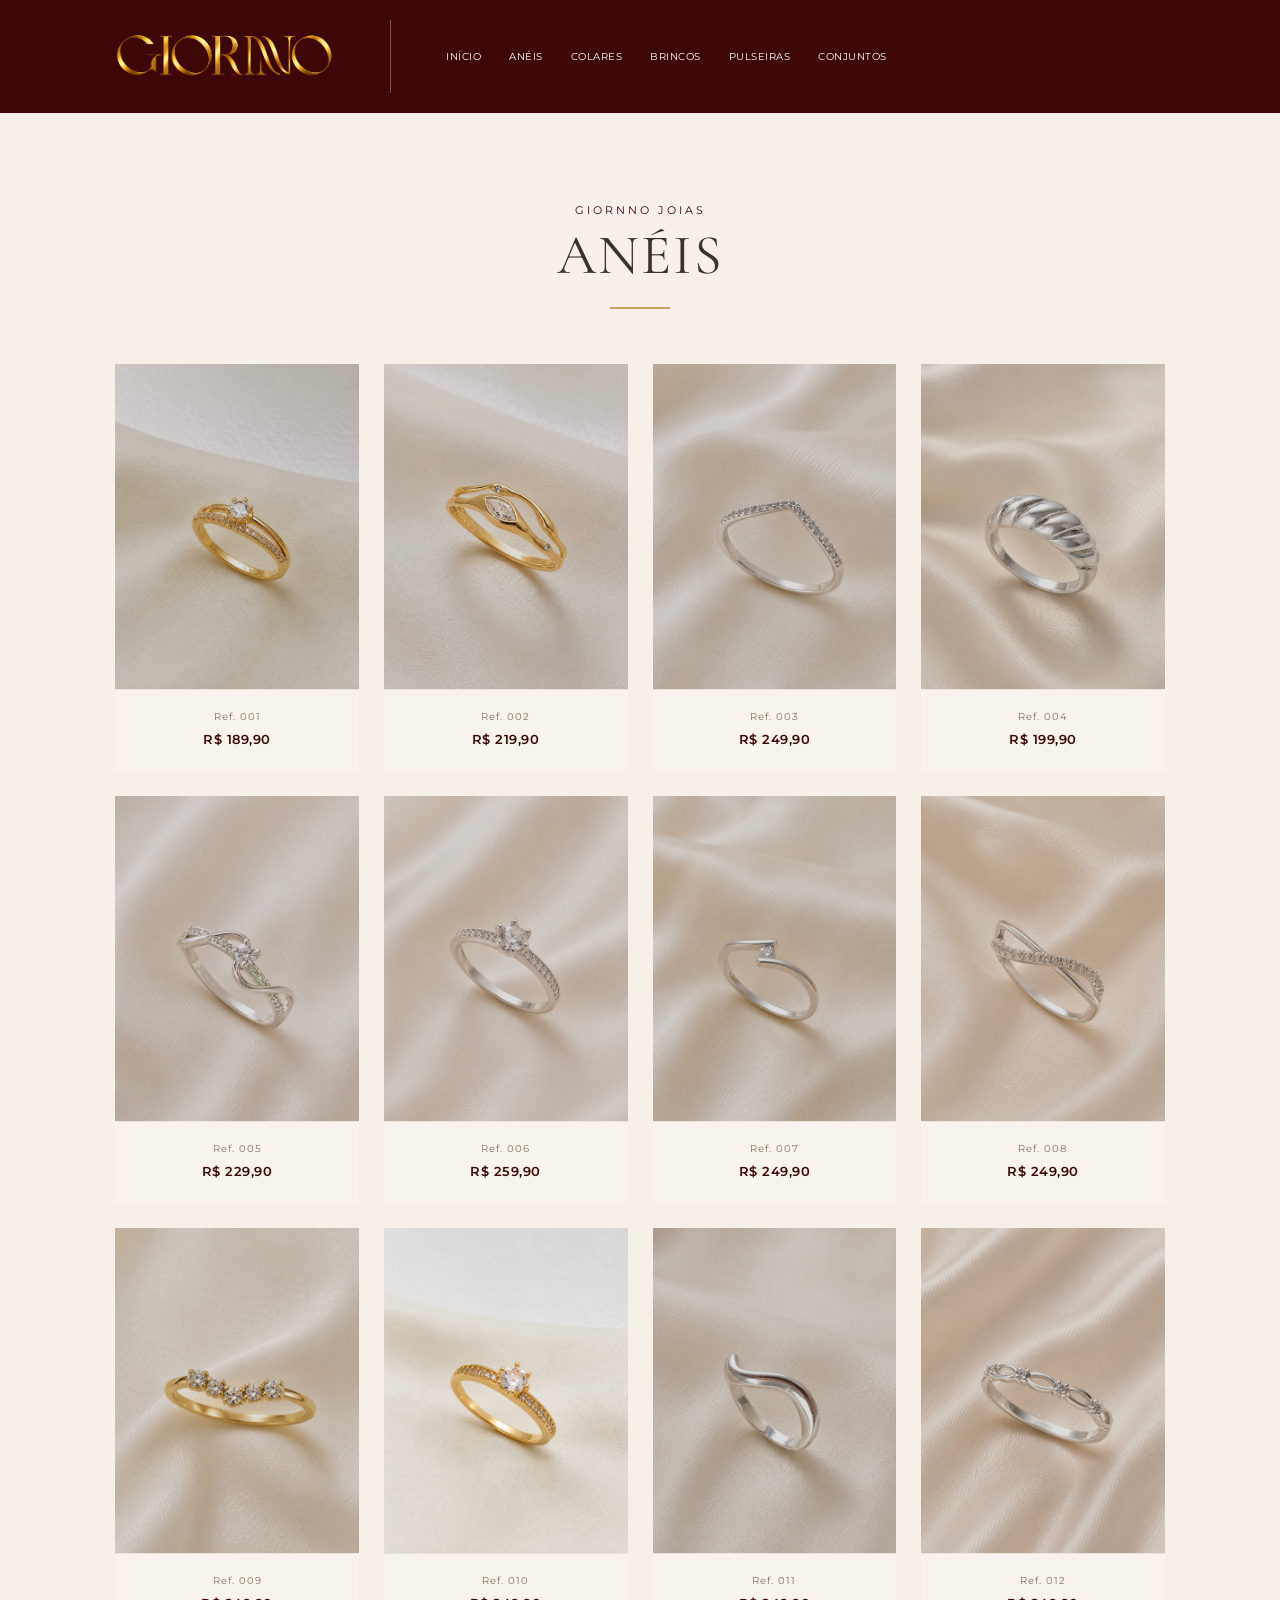
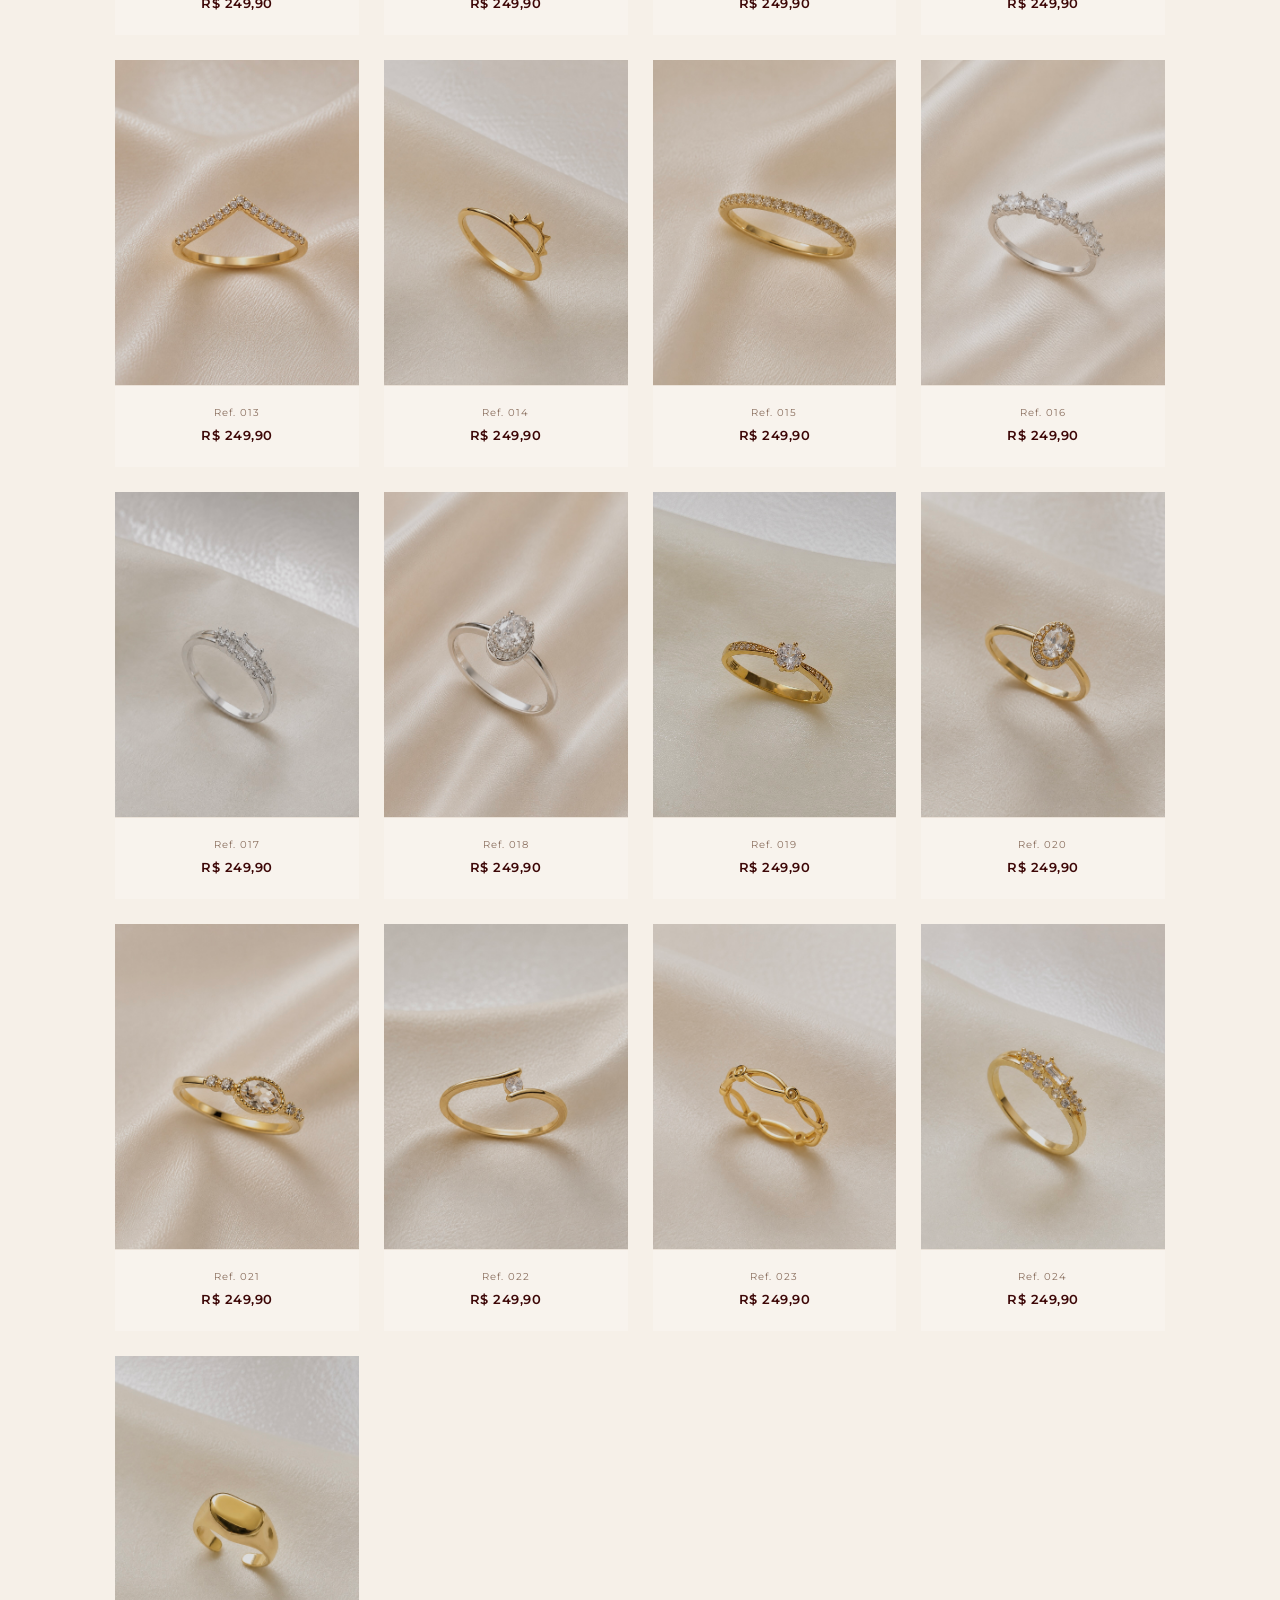
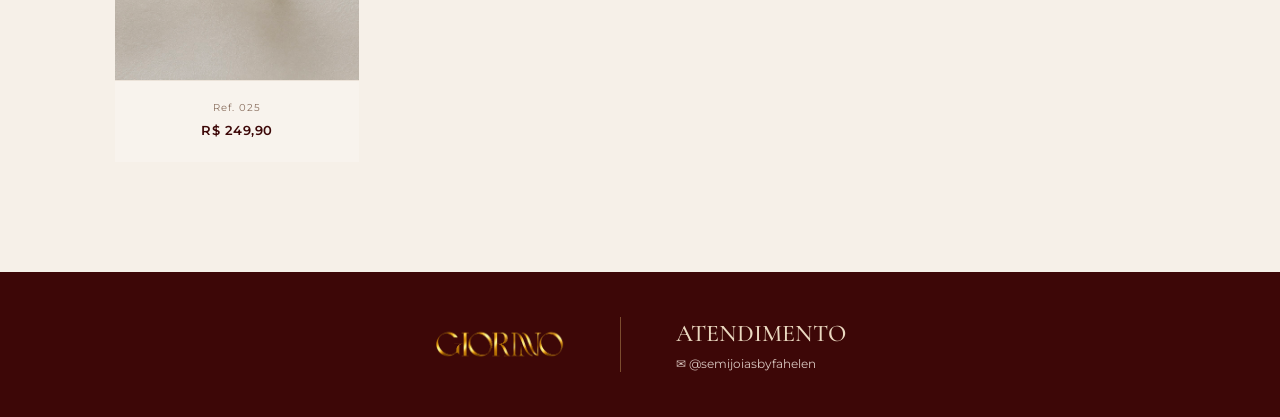
==== commit 69fd6a2e: "Atualiza mensagem do WhatsApp e adiciona emojis" ====
--- a/produtos/aneis.html
+++ b/produtos/aneis.html
@@ -29,7 +29,7 @@
     <header>
 
         <a href="../index.html" class="logo">
-            <h1>GIORNNO</h1>
+            <img src="../img/logo1.png" alt="GIORNNO">
         </a>
 
         <nav>
@@ -645,7 +645,7 @@
     <footer>
         <div class="footer-content">
             <div class="footer-logo">
-                <h2>GIORNNO</h2>
+                <img src="../img/logo1.png" alt="GIORNNO">
             </div>
 
             <div class="footer-divider"></div>
@@ -657,6 +657,64 @@
         </div>
     </footer>
 
+    <!-- MODAL DO PRODUTO -->
+
+<div class="product-modal" id="productModal">
+
+    <div class="modal-overlay"></div>
+
+    <div class="modal-content">
+
+        <button
+            class="modal-close"
+            id="modalClose"
+            aria-label="Fechar">
+
+            ×
+
+        </button>
+
+        <div class="modal-image">
+            <img id="modalProductImage" src="" alt="">
+        </div>
+
+        <div class="modal-info">
+
+            <p class="modal-category">
+                GIORNNO JOIAS
+            </p>
+
+            <h2 id="modalProductName">
+                ANEL
+            </h2>
+
+            <p class="modal-ref" id="modalProductRef"></p>
+
+            <p class="modal-price" id="modalProductPrice"></p>
+
+            <div class="modal-divider"></div>
+
+            <p class="modal-description">
+                Gostou desta peça? Entre em contato conosco
+                para mais informações.
+            </p>
+
+            <button
+                class="interest-button"
+                id="interestButton">
+
+                MANIFESTAR INTERESSE
+
+            </button>
+
+        </div>
+
+    </div>
+
+</div>
+
+<script src="../js/script.js"></script>
+
 </body>
 
 </html>
--- a/css/style.css
+++ b/css/style.css
@@ -1,3 +1,7 @@
+/* =========================
+   RESET E CONFIGURAÇÕES
+========================= */
+
 * {
     margin: 0;
     padding: 0;
@@ -35,43 +39,86 @@
     color: inherit;
 }
 
+img {
+    max-width: 100%;
+}
+
 
 /* =========================
    HEADER
 ========================= */
 
 header {
-    background: #4b0909;
+    width: 100%;
+    background: var(--vinho);
+
     display: flex;
     align-items: center;
-    padding: 28px 9%;
-    color: white;
-}
+
+    padding: 20px 9%;
+
+    color: var(--branco);
+}
+
+
+/* LOGO */
 
 .logo {
-    padding-right: 70px;
+    display: flex;
+    align-items: center;
+    justify-content: center;
+
+    padding-right: 55px;
+
     border-right: 1px solid rgba(201, 163, 95, 0.5);
 }
+
+.logo img {
+    display: block;
+
+    width: 220px;
+    max-width: 100%;
+
+    height: auto;
+
+    object-fit: contain;
+}
+
+
+/* CASO AINDA USE TEXTO EM ALGUMA PÁGINA */
 
 .logo h1 {
     font-family: "Bodoni Moda", serif;
+
     font-size: 52px;
     font-weight: 400;
+
     letter-spacing: 2px;
+
     color: var(--dourado);
+
     line-height: 1;
 }
+
+
+/* MENU */
 
 nav {
     display: flex;
     align-items: center;
+
     gap: 28px;
-    margin-left: 70px;
+
+    margin-left: 55px;
 }
 
 nav a {
     font-size: 10px;
-    transition: 0.3s;
+    letter-spacing: 0.5px;
+
+    white-space: nowrap;
+
+    transition: color 0.3s ease;
 }
 
 nav a:hover {
@@ -85,41 +132,56 @@
 
 .hero {
     min-height: 560px;
+
     display: grid;
     grid-template-columns: 48% 52%;
+
     background: var(--vinho);
+
     overflow: hidden;
 }
 
 .hero-content {
     padding: 70px 16%;
+
     display: flex;
     flex-direction: column;
     justify-content: center;
-    color: white;
+
+    color: var(--branco);
 }
 
 .hero-content h2 {
     font-family: "Cormorant Garamond", serif;
+
     font-size: 70px;
     font-weight: 400;
+
     color: var(--dourado);
+
     line-height: 0.9;
 }
 
 .hero-content h3 {
     font-family: "Cormorant Garamond", serif;
+
     font-size: 40px;
     font-weight: 400;
+
     color: #e8d8be;
+
     margin-bottom: 25px;
 }
 
 .hero-content p {
     font-size: 13px;
+
     line-height: 1.8;
+
     max-width: 360px;
+
     margin-bottom: 30px;
+
     color: #eaded5;
 }
 
@@ -149,12 +211,19 @@
 
 .btn {
     width: fit-content;
+
     padding: 15px 28px;
+
     border: 1px solid var(--dourado);
+
     color: var(--dourado);
+
     font-size: 10px;
     letter-spacing: 0.8px;
-    transition: 0.3s;
+
+    transition:
+        background 0.3s ease,
+        color 0.3s ease;
 }
 
 .btn:hover {
@@ -169,12 +238,14 @@
 
 .collections {
     padding: 100px 9% 110px;
+
     background: var(--creme);
 }
 
 .section-header {
     display: flex;
     justify-content: center;
+
     margin-bottom: 55px;
 }
 
@@ -184,20 +255,26 @@
 
 .section-title h2 {
     font-family: "Cormorant Garamond", serif;
+
     font-size: 52px;
     font-weight: 400;
+
     letter-spacing: 1px;
 }
 
 
-/* GRID */
+/* GRID DE COLEÇÕES */
 
 .collection-grid {
     display: grid;
+
     grid-template-columns: repeat(5, minmax(0, 1fr));
+
     gap: 20px;
+
     width: 100%;
     max-width: 1800px;
+
     margin: 0 auto;
 }
 
@@ -206,8 +283,11 @@
 
 .collection-card {
     display: block;
+
     min-width: 0;
+
     overflow: hidden;
+
     background: #f8f3ed;
 
     transition:
@@ -215,21 +295,27 @@
         box-shadow 0.3s ease;
 }
 
-
-/* CONTAINER DA IMAGEM */
+.collection-card:hover {
+    transform: translateY(-5px);
+
+    box-shadow: 0 15px 40px rgba(60, 40, 30, 0.10);
+}
+
+
+/* IMAGEM */
 
 .collection-image {
     width: 100%;
+
     aspect-ratio: 3 / 4;
+
     overflow: hidden;
 }
-
-
-/* IMAGEM */
 
 .collection-image img {
     width: 100%;
     height: 100%;
+
     display: block;
 
     object-fit: cover;
@@ -238,105 +324,133 @@
     transition: transform 0.6s ease;
 }
 
-
-/* HOVER */
-
-.collection-card:hover {
-    transform: translateY(-5px);
-    box-shadow: 0 15px 40px rgba(60, 40, 30, 0.10);
-}
-
 .collection-card:hover .collection-image img {
     transform: scale(1.03);
 }
 
 
-/* TEXTO */
+/* INFORMAÇÕES */
 
 .collection-info {
     background: #f8f3ed;
+
     text-align: center;
+
     padding: 25px 15px 28px;
+
     border-top: 1px solid rgba(139, 100, 70, 0.12);
 }
 
 .collection-info h3 {
     font-size: 11px;
     font-weight: 500;
+
     letter-spacing: 1.5px;
+
     margin-bottom: 12px;
 }
 
 .collection-info span {
     font-size: 9px;
+
     color: #8b7060;
 }
 
 
 /* =========================
-   PÁGINAS DE PRODUTO (CATÁLOGO)
-   usado em aneis.html, colares.html,
-   brincos.html, pulseiras.html, conjuntos.html
+   CATÁLOGO DE PRODUTOS
 ========================= */
 
 .catalog-header {
     padding: 90px 9% 55px;
+
     text-align: center;
+
     background: var(--creme);
 }
 
 .catalog-header p {
     font-size: 11px;
+
     letter-spacing: 3px;
+
     text-transform: uppercase;
+
     color: var(--vinho);
+
     margin-bottom: 10px;
 }
 
 .catalog-header h2 {
     font-family: "Cormorant Garamond", serif;
+
     font-size: 56px;
     font-weight: 400;
+
     letter-spacing: 2px;
+
     color: var(--texto);
+
     line-height: 1;
 }
 
 .catalog-header span {
     display: block;
+
     width: 60px;
     height: 2px;
+
     background: var(--dourado);
+
     margin: 24px auto 0;
 }
 
 .catalog-description {
     max-width: 480px;
+
     margin: 22px auto 0;
+
     font-size: 13px;
     line-height: 1.9;
+
     color: #675b55;
 }
+
+
+/* GRID DE PRODUTOS */
 
 .catalog {
     padding: 0 9% 110px;
+
     background: var(--creme);
 }
 
 .product-grid {
     display: grid;
+
     grid-template-columns: repeat(4, minmax(0, 1fr));
+
     gap: 25px;
+
     width: 100%;
     max-width: 1800px;
+
     margin: 0 auto;
 }
+
+
+/* CARD DO PRODUTO */
 
 .product-card {
     display: block;
+
     min-width: 0;
+
     overflow: hidden;
+
     background: #f8f3ed;
+
+    cursor: pointer;
 
     transition:
         transform 0.3s ease,
@@ -345,18 +459,25 @@
 
 .product-card:hover {
     transform: translateY(-5px);
+
     box-shadow: 0 15px 40px rgba(60, 40, 30, 0.10);
 }
+
+
+/* IMAGEM */
 
 .product-image {
     width: 100%;
+
     aspect-ratio: 3 / 4;
+
     overflow: hidden;
 }
 
 .product-image img {
     width: 100%;
     height: 100%;
+
     display: block;
 
     object-fit: cover;
@@ -369,33 +490,49 @@
     transform: scale(1.03);
 }
 
+
+/* INFORMAÇÕES */
+
 .product-details {
     background: #f8f3ed;
+
     text-align: center;
+
     padding: 20px 12px 24px;
+
     border-top: 1px solid rgba(139, 100, 70, 0.12);
 }
 
 .product-details h3 {
     font-family: "Cormorant Garamond", serif;
+
     font-size: 17px;
     font-weight: 500;
+
     color: var(--texto);
+
     margin-bottom: 8px;
+
     letter-spacing: 0.5px;
 }
 
 .product-code {
     font-size: 10px;
+
     letter-spacing: 1px;
+
     color: #8b7060;
+
     margin-bottom: 8px;
 }
 
 .price {
     font-size: 13px;
+
     font-weight: 600;
+
     letter-spacing: 0.5px;
+
     color: var(--vinho);
 }
 
@@ -432,49 +569,71 @@
 
 .about-desktop .about-content {
     width: 50%;
+
     margin-left: auto;
+
     padding: 80px 10% 80px 6%;
 }
 
 .about-desktop h2 {
     font-family: "Cormorant Garamond", serif;
+
     font-size: 62px;
     font-weight: 400;
+
     line-height: 0.9;
+
     color: var(--texto);
+
     margin-bottom: 35px;
 }
 
 .about-desktop p {
     max-width: 500px;
+
     font-size: 13px;
+
     line-height: 2;
+
     color: #675b55;
+
     margin-bottom: 18px;
 }
 
 .about-desktop strong {
     color: var(--vinho);
+
     font-weight: 600;
 }
+
+
+/* AVISO */
 
 .warranty-warning {
     margin-top: 30px;
+
     padding: 22px 25px;
+
     border-left: 2px solid var(--dourado);
+
     background: rgba(255, 255, 255, 0.25);
 }
 
 .warranty-warning h4 {
     font-size: 11px;
+
     letter-spacing: 1.5px;
+
     color: var(--vinho);
+
     margin-bottom: 12px;
 }
 
 .warranty-warning p {
     margin-bottom: 0;
+
     font-size: 11px;
+
     line-height: 1.8;
 }
 
@@ -494,12 +653,15 @@
 
 footer {
     background: var(--vinho);
-    color: white;
+
+    color: var(--branco);
+
     padding: 45px 10%;
 }
 
 .footer-content {
     max-width: 1000px;
+
     margin: 0 auto;
 
     display: flex;
@@ -509,35 +671,287 @@
     gap: 55px;
 }
 
-.footer-logo h2 {
-    font-family: "Cormorant Garamond", serif;
-    color: var(--dourado);
-    font-size: 52px;
-    font-weight: 400;
+.footer-logo {
+    display: flex;
+    align-items: center;
+}
+
+.footer-logo img {
+    display: block;
+    width: 130px;
+    height: auto;
+    max-width: 100%;
 }
 
 .footer-divider {
     width: 1px;
     height: 55px;
+
     background: rgba(201, 163, 95, 0.45);
 }
 
 .contact {
     display: flex;
     flex-direction: column;
+
     gap: 8px;
 }
 
 .contact h3 {
     font-family: "Cormorant Garamond", serif;
+
     color: #ead8c0;
+
     font-size: 24px;
+
     font-weight: 500;
 }
 
 .contact p {
     color: #d9c7c0;
+
     font-size: 12px;
+}
+
+
+/* =========================
+   MODAL DE PRODUTO
+========================= */
+
+.product-modal {
+    position: fixed;
+
+    inset: 0;
+
+    display: flex;
+    align-items: center;
+    justify-content: center;
+
+    padding: 30px;
+
+    opacity: 0;
+    visibility: hidden;
+
+    transition:
+        opacity 0.35s ease,
+        visibility 0.35s ease;
+
+    z-index: 1000;
+}
+
+.product-modal.active {
+    opacity: 1;
+    visibility: visible;
+}
+
+
+/* FUNDO */
+
+.modal-overlay {
+    position: absolute;
+
+    inset: 0;
+
+    background: rgba(35, 10, 10, 0.72);
+
+    backdrop-filter: blur(4px);
+}
+
+
+/* CONTEÚDO */
+
+.modal-content {
+    position: relative;
+
+    z-index: 2;
+
+    width: min(900px, 100%);
+
+    display: grid;
+
+    grid-template-columns: 1fr 1fr;
+
+    background: var(--creme);
+
+    box-shadow: 0 30px 80px rgba(0, 0, 0, 0.35);
+
+    transform: translateY(25px);
+
+    transition: transform 0.4s ease;
+}
+
+.product-modal.active .modal-content {
+    transform: translateY(0);
+}
+
+
+/* IMAGEM DO MODAL */
+
+.modal-image {
+    min-height: 520px;
+
+    overflow: hidden;
+}
+
+.modal-image img {
+    width: 100%;
+    height: 100%;
+
+    display: block;
+
+    object-fit: cover;
+}
+
+
+/* INFORMAÇÕES */
+
+.modal-info {
+    display: flex;
+    flex-direction: column;
+    justify-content: center;
+
+    padding: 60px 55px;
+
+    text-align: center;
+}
+
+.modal-category {
+    font-size: 9px;
+
+    letter-spacing: 3px;
+
+    color: var(--vinho);
+
+    margin-bottom: 15px;
+}
+
+.modal-info h2 {
+    font-family: "Cormorant Garamond", serif;
+
+    font-size: 48px;
+
+    font-weight: 400;
+
+    letter-spacing: 2px;
+
+    color: var(--texto);
+
+    margin-bottom: 18px;
+}
+
+.modal-ref {
+    font-size: 10px;
+
+    letter-spacing: 1.5px;
+
+    color: #8b7060;
+
+    margin-bottom: 12px;
+}
+
+.modal-price {
+    font-size: 16px;
+
+    font-weight: 600;
+
+    color: var(--vinho);
+}
+
+
+/* DIVISÓRIA */
+
+.modal-divider {
+    width: 55px;
+    height: 1px;
+
+    background: var(--dourado);
+
+    margin: 30px auto;
+}
+
+
+/* DESCRIÇÃO */
+
+.modal-description {
+    max-width: 280px;
+
+    margin: 0 auto 35px;
+
+    font-size: 12px;
+
+    line-height: 1.8;
+
+    color: #675b55;
+}
+
+
+/* BOTÃO */
+
+.interest-button {
+    align-self: center;
+
+    padding: 16px 28px;
+
+    background: transparent;
+
+    border: 1px solid var(--dourado);
+
+    color: var(--vinho);
+
+    font-family: "Montserrat", sans-serif;
+
+    font-size: 10px;
+
+    font-weight: 500;
+
+    letter-spacing: 1.5px;
+
+    cursor: pointer;
+
+    transition: 0.3s ease;
+}
+
+.interest-button:hover {
+    background: var(--vinho);
+
+    border-color: var(--vinho);
+
+    color: var(--dourado);
+}
+
+
+/* FECHAR MODAL */
+
+.modal-close {
+    position: absolute;
+
+    top: 15px;
+    right: 18px;
+
+    z-index: 5;
+
+    width: 38px;
+    height: 38px;
+
+    border: none;
+
+    background: transparent;
+
+    color: var(--vinho);
+
+    font-size: 30px;
+
+    font-weight: 300;
+
+    cursor: pointer;
+
+    transition: 0.3s ease;
+}
+
+.modal-close:hover {
+    color: var(--dourado);
+
+    transform: rotate(90deg);
 }
 
 
@@ -547,21 +961,47 @@
 
 @media (max-width: 1024px) {
 
+    /* HEADER */
+
     header {
-        padding: 22px 5%;
+        padding: 18px 5%;
     }
 
     .logo {
-        padding-right: 35px;
+        padding-right: 30px;
+    }
+
+    .logo img {
+        width: 180px;
     }
 
     nav {
-        margin-left: 35px;
-        gap: 18px;
-    }
-
-
-    /* COLEÇÕES - 3 COLUNAS */
+        margin-left: 30px;
+
+        gap: 16px;
+    }
+
+    nav a {
+        font-size: 9px;
+    }
+
+
+    /* HERO */
+
+    .hero-content {
+        padding: 60px 10%;
+    }
+
+    .hero-content h2 {
+        font-size: 60px;
+    }
+
+    .hero-content h3 {
+        font-size: 35px;
+    }
+
+
+    /* COLEÇÕES */
 
     .collections {
         padding: 80px 6%;
@@ -569,15 +1009,12 @@
 
     .collection-grid {
         grid-template-columns: repeat(3, minmax(0, 1fr));
+
         gap: 18px;
     }
 
-    .collection-image {
-        aspect-ratio: 3 / 4;
-    }
-
-
-    /* CATÁLOGO DE PRODUTOS - 3 COLUNAS */
+
+    /* CATÁLOGO */
 
     .catalog-header {
         padding: 70px 6% 40px;
@@ -593,9 +1030,12 @@
 
     .product-grid {
         grid-template-columns: repeat(3, minmax(0, 1fr));
+
         gap: 18px;
     }
 
+
+    /* GARANTIA */
 
     .about-desktop .about-content {
         width: 55%;
@@ -617,29 +1057,44 @@
 
     header {
         flex-direction: column;
-        padding: 25px 5%;
+
+        padding: 22px 5%;
+
         gap: 20px;
     }
 
     .logo {
         padding-right: 0;
+
         border-right: none;
+    }
+
+    .logo img {
+        width: 200px;
     }
 
     nav {
         margin-left: 0;
+
         flex-wrap: wrap;
+
         justify-content: center;
-        gap: 15px 20px;
-    }
-
-
-    /* HERO MOBILE */
+
+        gap: 14px 20px;
+    }
+
+    nav a {
+        font-size: 9px;
+    }
+
+
+    /* HERO */
 
     .hero {
         position: relative;
 
         display: flex;
+
         align-items: center;
         justify-content: center;
 
@@ -665,6 +1120,7 @@
 
     .hero-content {
         width: 100%;
+
         min-height: 620px;
 
         padding: 70px 10%;
@@ -684,18 +1140,22 @@
 
     .hero-content h3 {
         font-size: 32px;
+
         margin-bottom: 30px;
     }
 
     .hero-content p {
         max-width: 320px;
+
         font-size: 12px;
+
         line-height: 1.9;
+
         margin-bottom: 32px;
     }
 
 
-    /* COLEÇÕES - 2 COLUNAS */
+    /* COLEÇÕES */
 
     .collections {
         padding: 70px 8%;
@@ -707,11 +1167,8 @@
 
     .collection-grid {
         grid-template-columns: repeat(2, minmax(0, 1fr));
+
         gap: 15px;
-    }
-
-    .collection-image {
-        aspect-ratio: 3 / 4;
     }
 
     .collection-info {
@@ -720,6 +1177,7 @@
 
     .collection-info h3 {
         font-size: 10px;
+
         letter-spacing: 1px;
     }
 
@@ -728,7 +1186,7 @@
     }
 
 
-    /* CATÁLOGO DE PRODUTOS - 2 COLUNAS */
+    /* CATÁLOGO */
 
     .catalog-header {
         padding: 60px 8% 35px;
@@ -747,8 +1205,9 @@
     }
 
     .catalog-description {
+        max-width: 300px;
+
         font-size: 12px;
-        max-width: 300px;
     }
 
     .catalog {
@@ -757,6 +1216,7 @@
 
     .product-grid {
         grid-template-columns: repeat(2, minmax(0, 1fr));
+
         gap: 15px;
     }
 
@@ -787,9 +1247,9 @@
     /* GARANTIA MOBILE */
 
     .warranty-mobile {
+        position: relative;
+
         display: flex;
-
-        position: relative;
 
         min-height: 680px;
 
@@ -808,6 +1268,7 @@
 
     .mobile-warranty-overlay {
         position: absolute;
+
         inset: 0;
 
         background:
@@ -822,12 +1283,15 @@
 
     .mobile-warranty-content {
         position: relative;
+
         z-index: 2;
 
         width: 100%;
+
         padding: 55px 9%;
 
-        color: white;
+        color: var(--branco);
+
         text-align: center;
     }
 
@@ -838,17 +1302,21 @@
     .mobile-warranty-title h2,
     .mobile-warranty-title h3 {
         font-family: "Cormorant Garamond", serif;
+
         font-weight: 400;
+
         line-height: 0.9;
     }
 
     .mobile-warranty-title h2 {
         font-size: 55px;
+
         color: var(--dourado);
     }
 
     .mobile-warranty-title h3 {
         font-size: 45px;
+
         color: #f1dfc7;
     }
 
@@ -857,17 +1325,21 @@
 
     .carousel {
         width: 100%;
+
         overflow: hidden;
     }
 
     .carousel-track {
         display: flex;
+
         width: 400%;
+
         transition: transform 0.5s ease;
     }
 
     .carousel-slide {
         width: 25%;
+
         flex-shrink: 0;
 
         min-height: 270px;
@@ -885,9 +1357,11 @@
         font-family: "Cormorant Garamond", serif;
 
         font-size: 20px;
+
         color: var(--dourado);
 
         letter-spacing: 3px;
+
         margin-bottom: 18px;
     }
 
@@ -895,6 +1369,7 @@
         font-size: 11px;
 
         font-weight: 500;
+
         letter-spacing: 2px;
 
         color: var(--dourado);
@@ -906,6 +1381,7 @@
         max-width: 310px;
 
         font-size: 13px;
+
         line-height: 2;
 
         color: #f3e7df;
@@ -913,6 +1389,7 @@
 
     .carousel-slide strong {
         color: var(--dourado-claro);
+
         font-weight: 600;
     }
 
@@ -930,16 +1407,19 @@
         justify-content: center;
 
         gap: 20px;
+
         margin-top: 20px;
     }
 
     .carousel-btn {
         background: transparent;
+
         border: none;
 
         color: var(--dourado);
 
         font-size: 24px;
+
         cursor: pointer;
 
         padding: 8px;
@@ -947,6 +1427,7 @@
 
     .carousel-dots {
         display: flex;
+
         gap: 10px;
     }
 
@@ -961,6 +1442,7 @@
         background: transparent;
 
         padding: 0;
+
         cursor: pointer;
 
         transition: 0.3s;
@@ -968,7 +1450,39 @@
 
     .dot.active {
         background: var(--dourado);
+
         transform: scale(1.3);
+    }
+
+
+    /* MODAL */
+
+    .product-modal {
+        padding: 15px;
+    }
+
+    .modal-content {
+        grid-template-columns: 1fr;
+
+        max-width: 430px;
+
+        max-height: 90vh;
+
+        overflow-y: auto;
+    }
+
+    .modal-image {
+        min-height: 350px;
+
+        max-height: 45vh;
+    }
+
+    .modal-info {
+        padding: 40px 30px;
+    }
+
+    .modal-info h2 {
+        font-size: 38px;
     }
 
 
@@ -976,7 +1490,9 @@
 
     .footer-content {
         flex-direction: column;
+
         gap: 25px;
+
         text-align: center;
     }
 
@@ -993,6 +1509,16 @@
 
 @media (max-width: 480px) {
 
+    /* HEADER */
+
+    header {
+        padding: 20px 5%;
+    }
+
+    .logo img {
+        width: 180px;
+    }
+
     nav {
         gap: 12px 15px;
     }
@@ -1010,6 +1536,7 @@
 
     .hero-content {
         min-height: 590px;
+
         padding: 60px 8%;
     }
 
@@ -1023,11 +1550,12 @@
 
     .hero-content p {
         max-width: 290px;
+
         font-size: 11px;
     }
 
 
-    /* COLEÇÕES - 1 COLUNA */
+    /* COLEÇÕES */
 
     .collections {
         padding: 60px 7%;
@@ -1039,6 +1567,7 @@
 
     .collection-grid {
         grid-template-columns: 1fr;
+
         gap: 22px;
     }
 
@@ -1046,20 +1575,16 @@
         width: 100%;
     }
 
-
-    /*
-       IMAGEM SEM ALTURA FIXA.
-       O CONTAINER CONTROLA A PROPORÇÃO.
-    */
-
     .collection-image {
         width: 100%;
+
         aspect-ratio: 3 / 4;
     }
 
     .collection-image img {
         width: 100%;
         height: 100%;
+
         object-fit: cover;
     }
 
@@ -1076,7 +1601,7 @@
     }
 
 
-    /* CATÁLOGO DE PRODUTOS - 1 COLUNA */
+    /* CATÁLOGO */
 
     .catalog-header {
         padding: 50px 7% 30px;
@@ -1092,6 +1617,7 @@
 
     .product-grid {
         grid-template-columns: 1fr;
+
         gap: 22px;
     }
 
@@ -1101,6 +1627,7 @@
 
     .product-image {
         width: 100%;
+
         aspect-ratio: 3 / 4;
     }
 
@@ -1145,6 +1672,7 @@
 
     .carousel-slide {
         min-height: 250px;
+
         padding: 10px 15px;
     }
 
@@ -1155,4 +1683,29 @@
     .carousel-slide p {
         font-size: 12px;
     }
+
+
+    /* MODAL */
+
+    .modal-image {
+        min-height: 300px;
+    }
+
+    .modal-info {
+        padding: 35px 20px;
+    }
+
+    .modal-info h2 {
+        font-size: 34px;
+    }
+
+    .modal-description {
+        font-size: 11px;
+    }
+
+    .interest-button {
+        font-size: 9px;
+
+        padding: 14px 20px;
+    }
 }
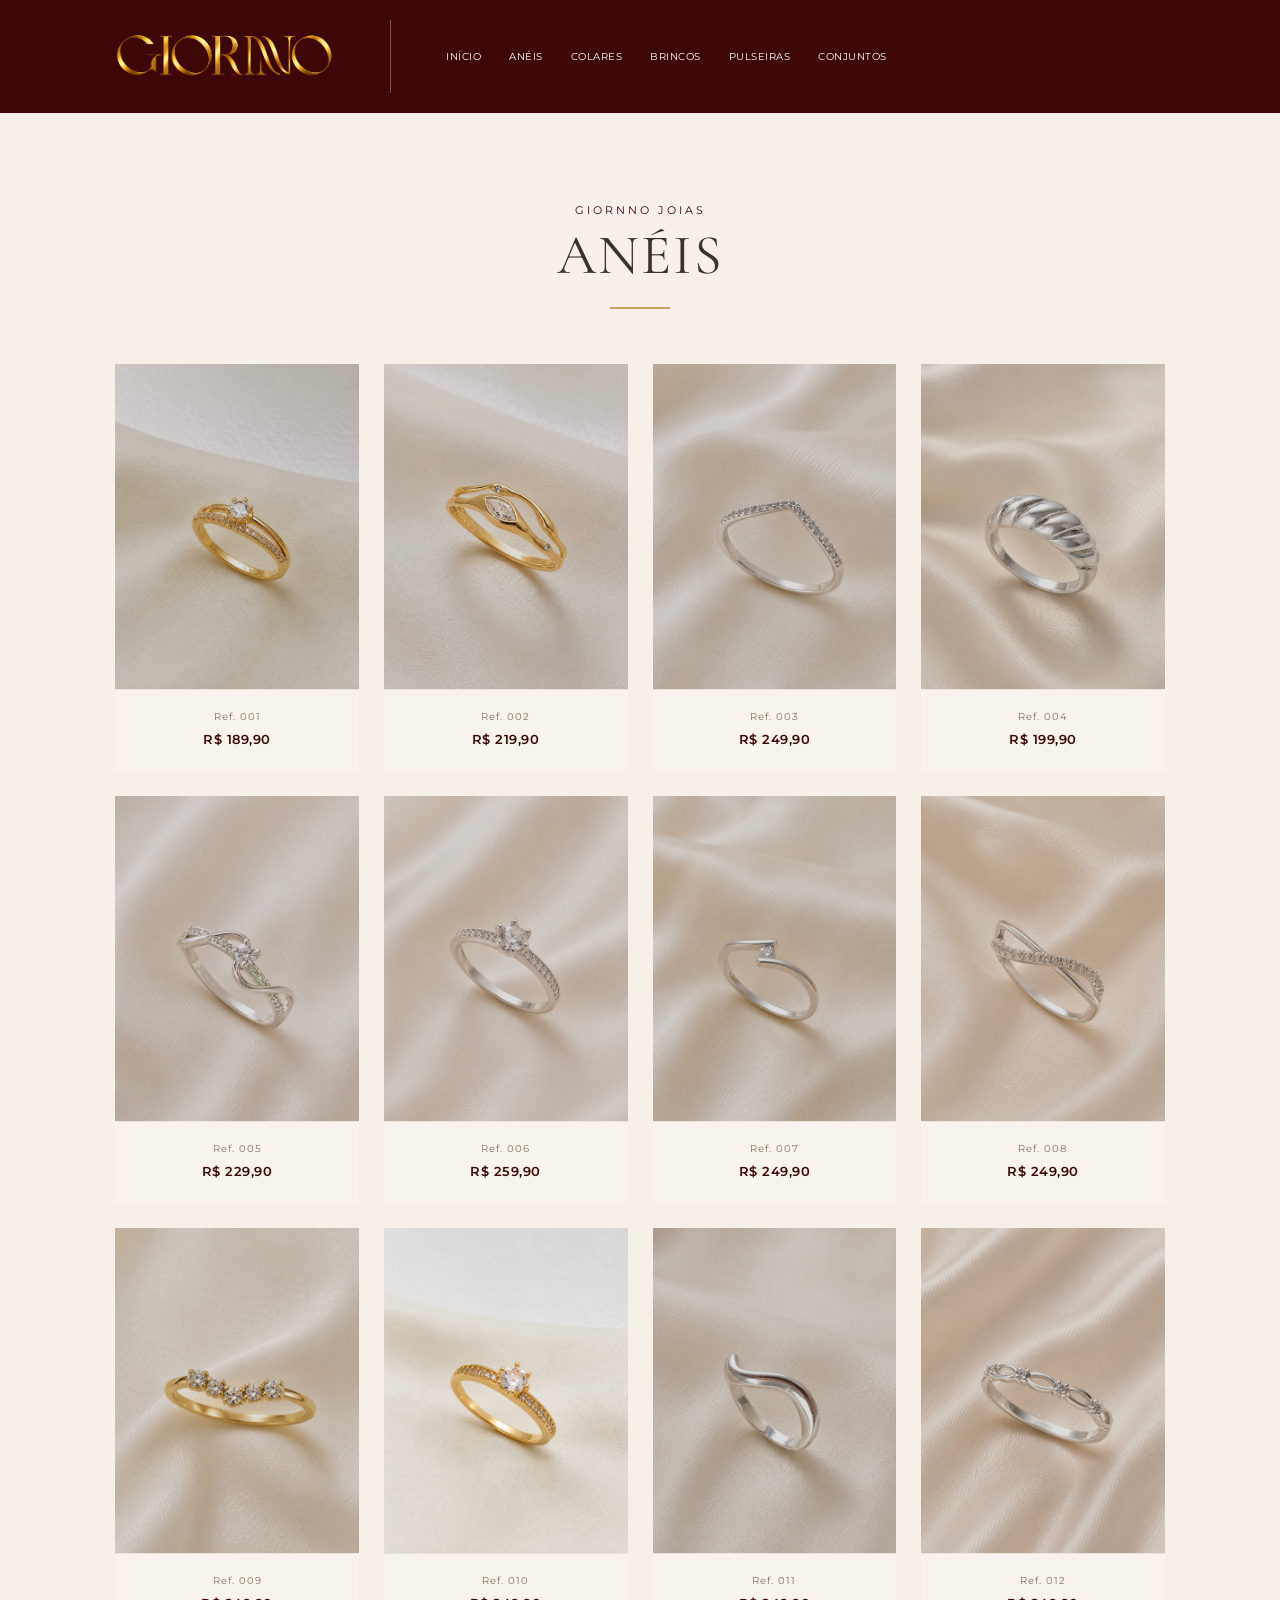
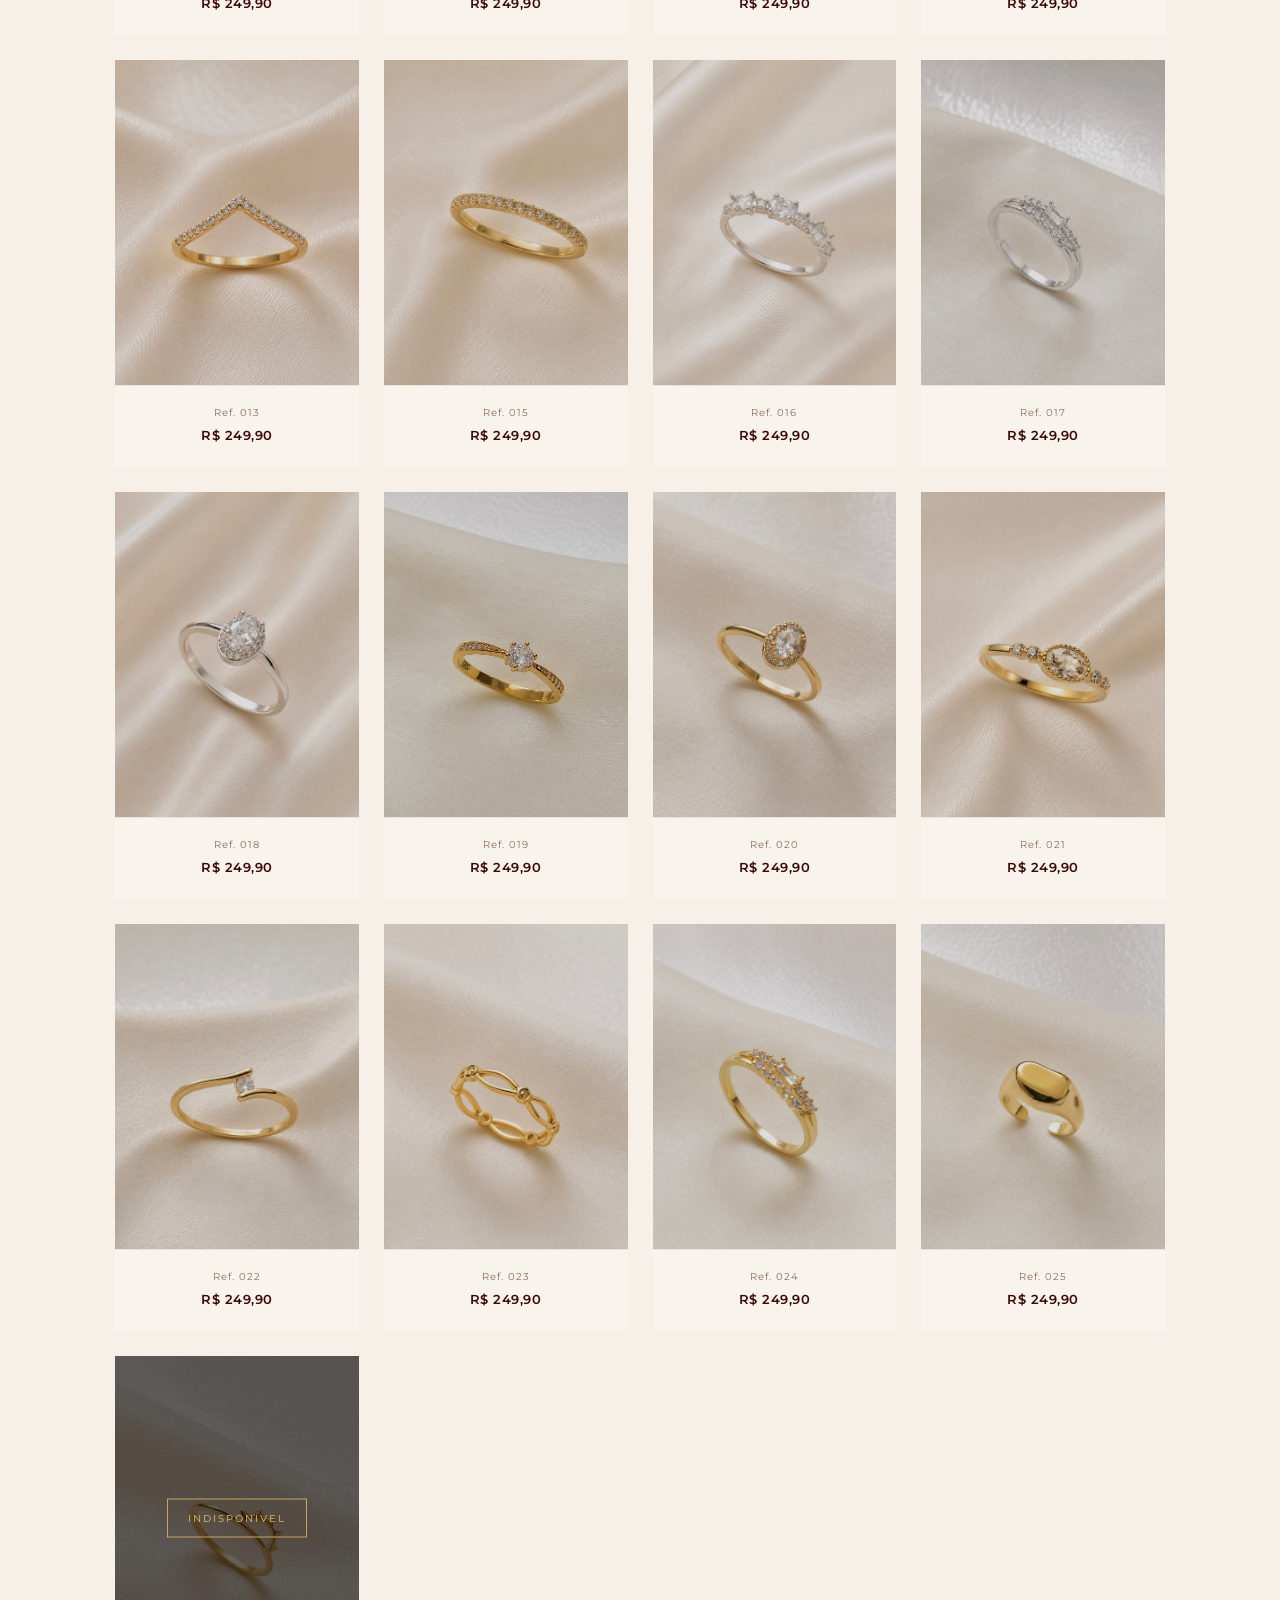
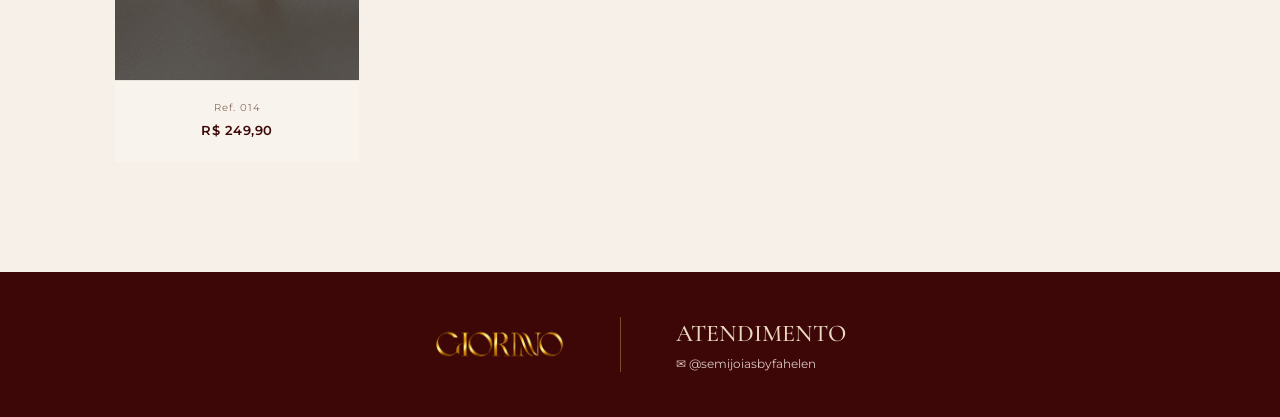
==== commit ab1e48ea: "produto indisponivel" ====
--- a/produtos/aneis.html
+++ b/produtos/aneis.html
@@ -396,7 +396,7 @@
 
             </article>
 
-            <article class="product-card">
+            <article class="product-card sold">
 
                 <div class="product-image">
 
--- a/css/style.css
+++ b/css/style.css
@@ -1708,4 +1708,76 @@
 
         padding: 14px 20px;
     }
+}
+
+/* =========================
+   PRODUTO INDISPONÍVEL
+========================= */
+
+/* Produto vendido vai para o final da grade */
+
+.product-card.sold {
+    order: 999;
+}
+
+
+/* Escurece a imagem */
+
+.product-card.sold .product-image {
+    position: relative;
+}
+
+.product-card.sold .product-image::after {
+    content: "";
+
+    position: absolute;
+    inset: 0;
+
+    background: rgba(0, 0, 0, 0.55);
+
+    z-index: 1;
+}
+
+.product-card.sold .product-image::before {
+    content: "INDISPONÍVEL";
+
+    position: absolute;
+
+    top: 50%;
+    left: 50%;
+
+    transform: translate(-50%, -50%);
+
+    z-index: 2;
+
+    padding: 12px 20px;
+
+    border: 1px solid var(--dourado);
+
+    color: var(--dourado);
+
+    background: transparent;
+
+    font-size: 10px;
+    font-weight: 500;
+
+    letter-spacing: 2px;
+
+    white-space: nowrap;
+}
+
+
+/* Remove interação de produto disponível */
+
+.product-card.sold {
+    cursor: default;
+}
+
+.product-card.sold:hover {
+    transform: none;
+    box-shadow: none;
+}
+
+.product-card.sold:hover .product-image img {
+    transform: none;
 }
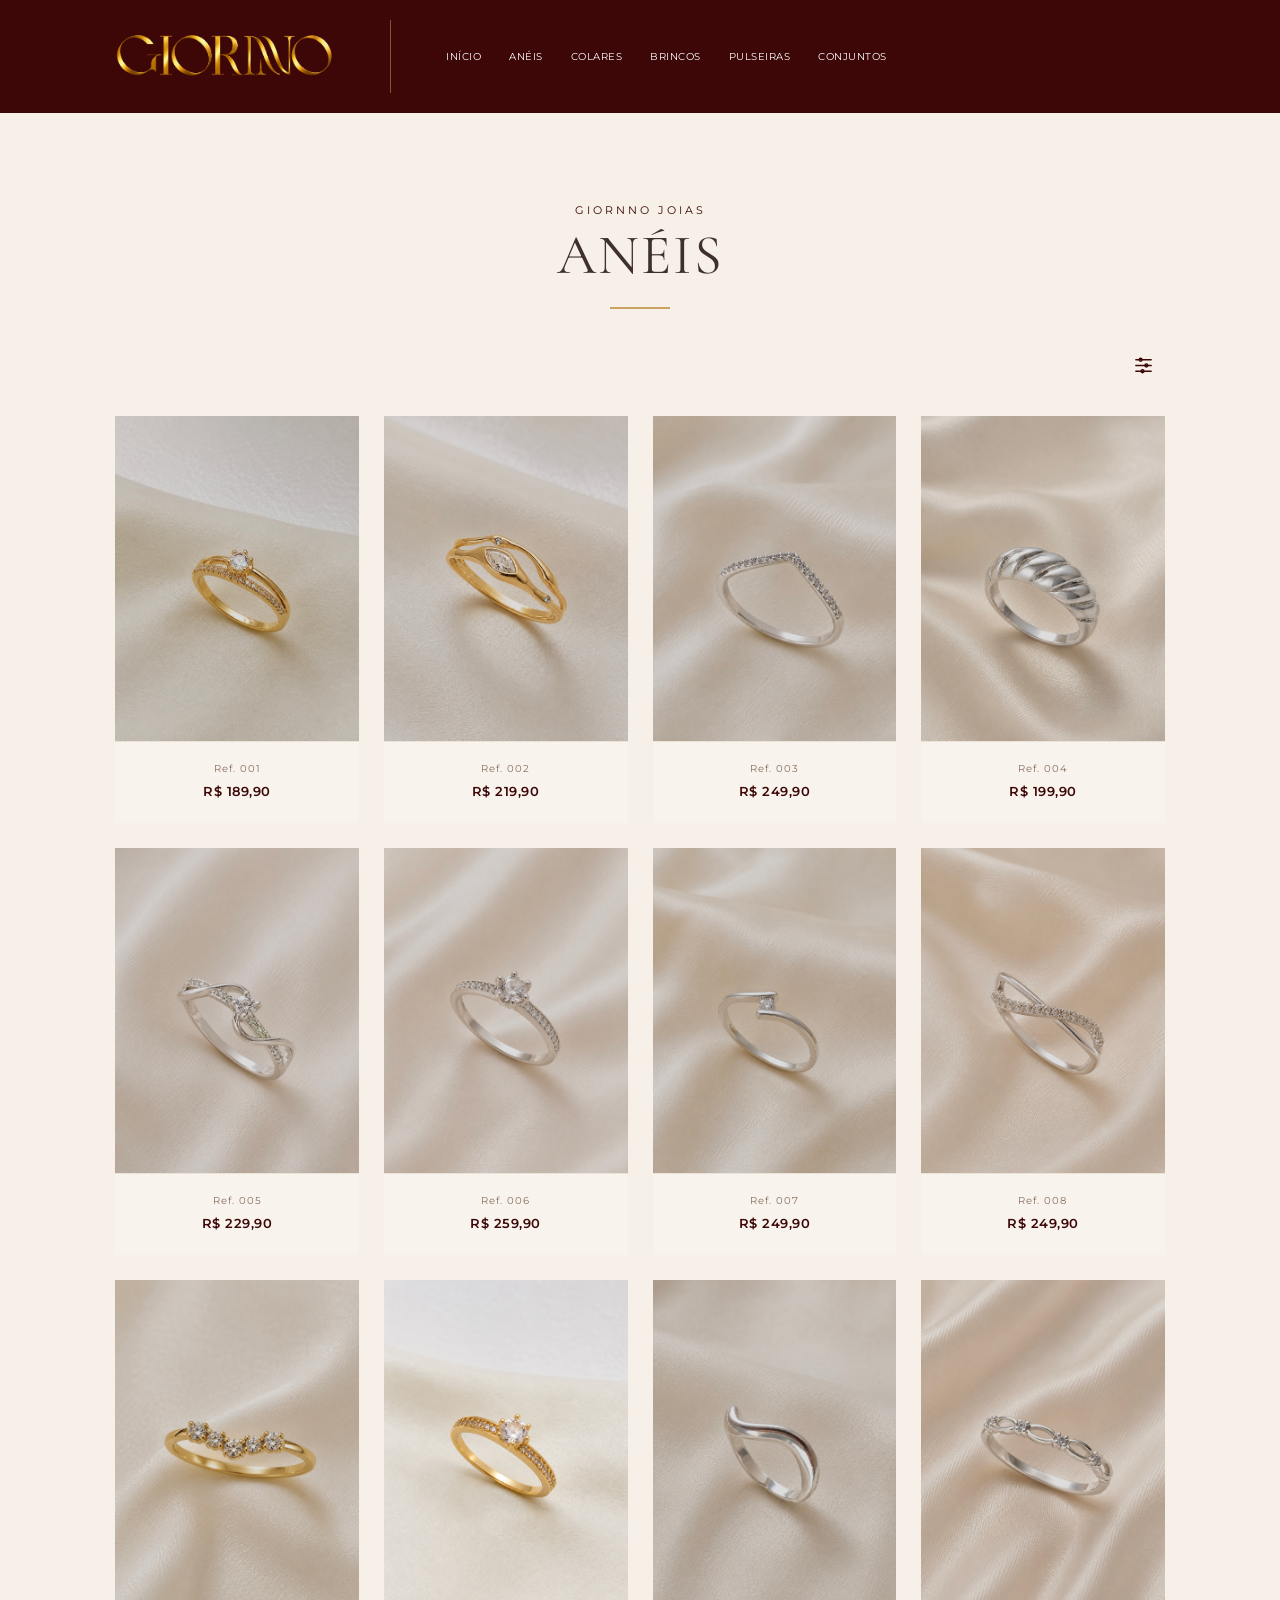
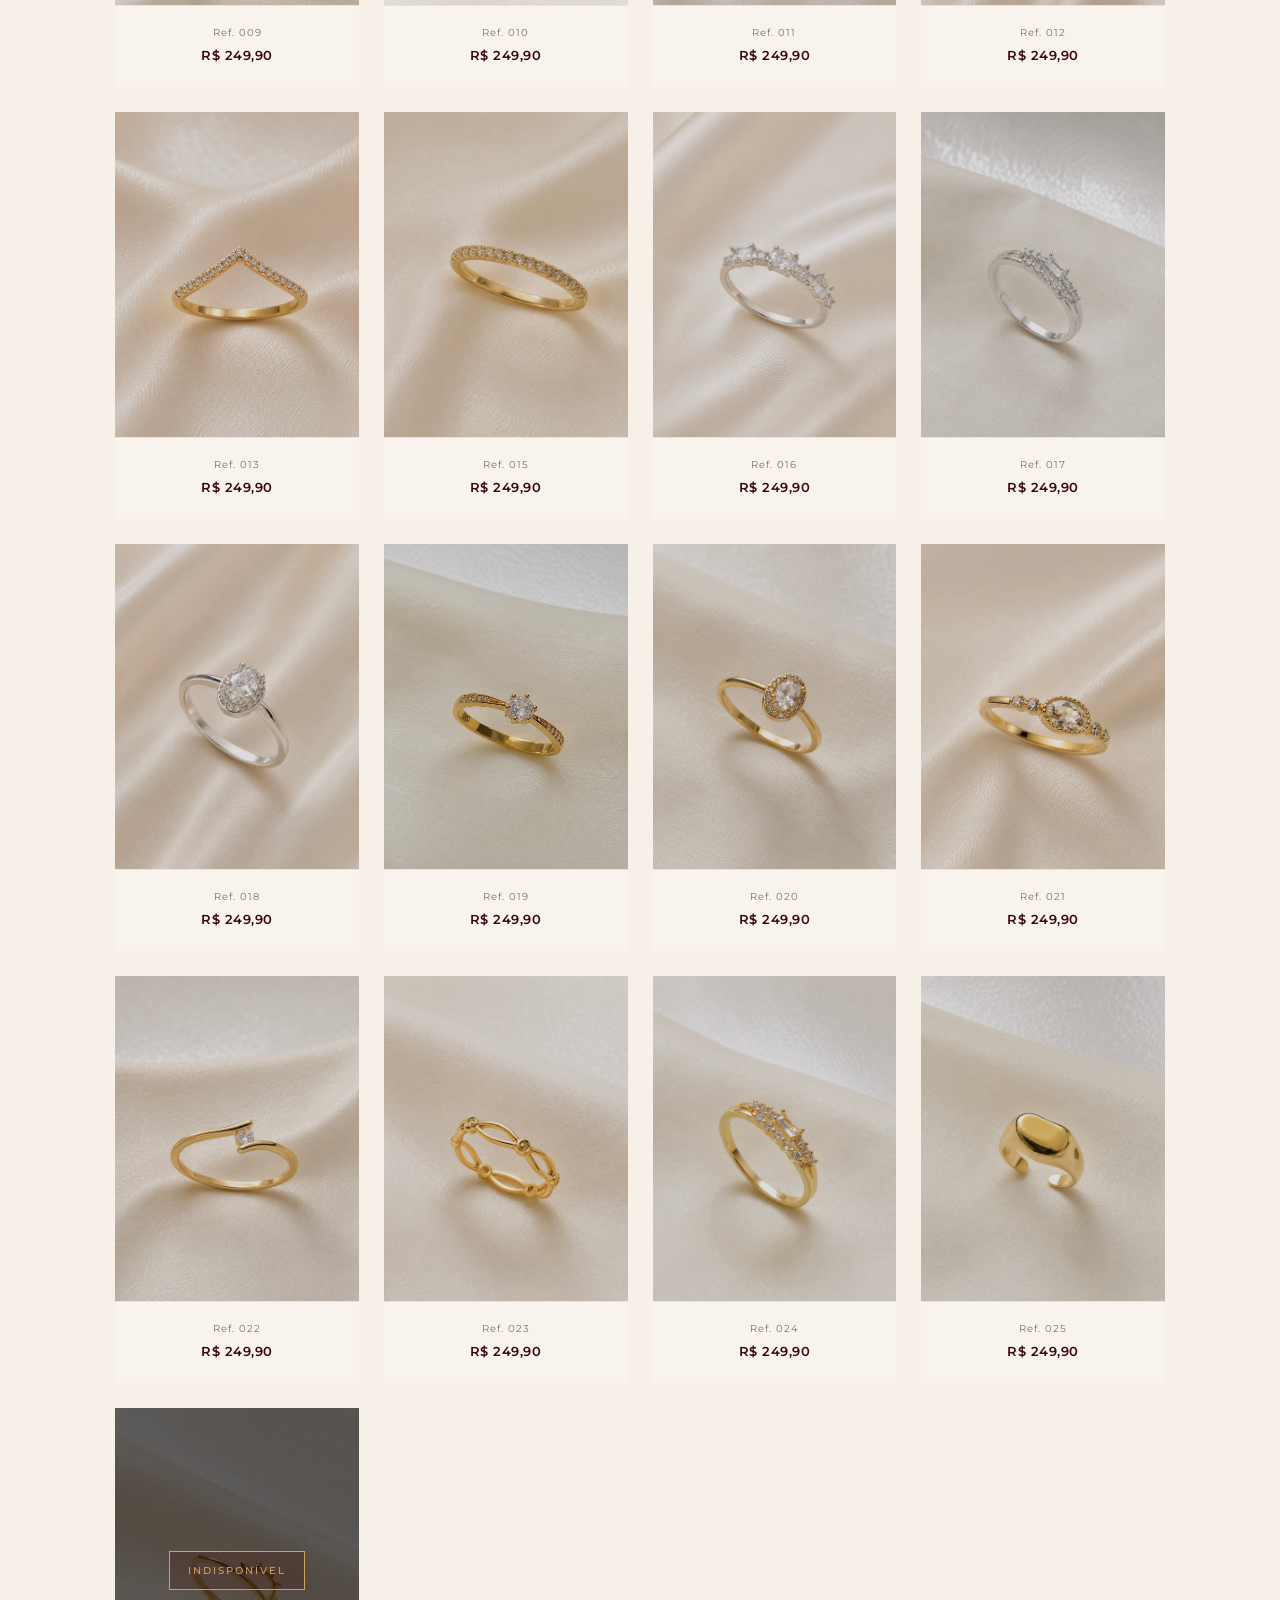
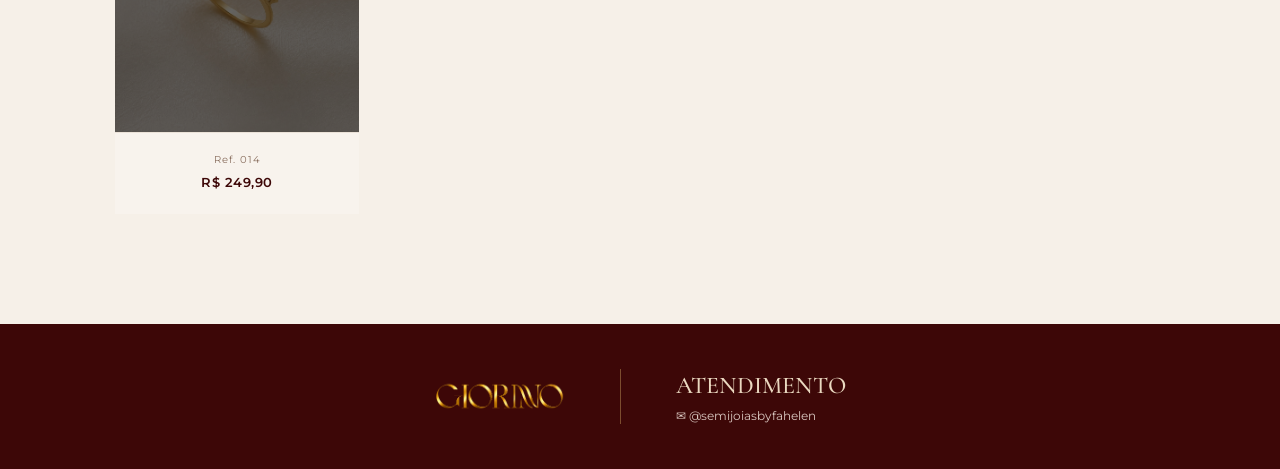
==== commit 1e9d220f: "adicionando filtro" ====
--- a/produtos/aneis.html
+++ b/produtos/aneis.html
@@ -15,16 +15,14 @@
 
     <link rel="preconnect" href="https://fonts.gstatic.com" crossorigin>
 
-    <link href="https://fonts.googleapis.com/css2?family=Bodoni+Moda:opsz,wght@6..96,400;6..96,500&family=Cormorant+Garamond:wght@400;500;600&family=Montserrat:wght@300;400;500;600&display=swap" rel="stylesheet">
-
-    <link
-        href="https://fonts.googleapis.com/css2?family=Cormorant+Garamond:wght@400;500;600&family=Montserrat:wght@300;400;500;600&display=swap"
+    <link href="https://fonts.googleapis.com/css2?family=Bodoni+Moda:opsz,wght@6..96,400;6..96,500&family=Cormorant+Garamond:wght@400;500;600&family=Montserrat:wght@300;400;500;600&display=swap"
         rel="stylesheet">
 
 </head>
 
 <body>
 
+    <!-- HEADER -->
 
     <header>
 
@@ -33,24 +31,18 @@
         </a>
 
         <nav>
-
             <a href="../index.html">INÍCIO</a>
-
             <a href="aneis.html">ANÉIS</a>
-
             <a href="colares.html">COLARES</a>
-
             <a href="brincos.html">BRINCOS</a>
-
             <a href="pulseiras.html">PULSEIRAS</a>
-
             <a href="conjuntos.html">CONJUNTOS</a>
-
         </nav>
 
     </header>
 
 
+    <!-- TÍTULO DA CATEGORIA -->
 
     <section class="catalog-header">
 
@@ -63,29 +55,68 @@
     </section>
 
 
+<div class="catalog-filter-container">
+
+    <button
+        class="filter-icon"
+        id="filterToggle"
+        aria-label="Filtrar produtos">
+
+        <svg viewBox="0 0 24 24" aria-hidden="true">
+
+            <line x1="4" y1="6" x2="20" y2="6"></line>
+            <circle cx="9" cy="6" r="1.5"></circle>
+
+            <line x1="4" y1="12" x2="20" y2="12"></line>
+            <circle cx="15" cy="12" r="1.5"></circle>
+
+            <line x1="4" y1="18" x2="20" y2="18"></line>
+            <circle cx="11" cy="18" r="1.5"></circle>
+
+        </svg>
+
+    </button>
+
+
+    <div class="filter-menu" id="filterMenu">
+
+        <button class="filter-option active" data-filter="all">
+            TODOS
+        </button>
+
+        <button class="filter-option" data-filter="available">
+            DISPONÍVEIS
+        </button>
+
+        <button class="filter-option" data-filter="sold">
+            INDISPONÍVEIS
+        </button>
+
+    </div>
+
+</div>
+
+
+    <!-- CATÁLOGO -->
 
     <main class="catalog">
 
         <div class="product-grid">
 
 
-            <article class="product-card">
-
-                <div class="product-image">
-                    <img src="../img-aneis/anel1.jpeg" alt="Anel Giorno">
-                </div>
-
-
-                <div class="product-details">
-
-
-                    <p class="product-code">
-                        Ref. 001
-                    </p>
-
-                    <p class="price">
-                        R$ 189,90
-                    </p>
+            <!-- PRODUTO 1 -->
+
+            <article class="product-card available">
+
+                <div class="product-image">
+                    <img src="../img-aneis/anel1.jpeg" alt="Anel GIORNNO Ref. 001">
+                </div>
+
+                <div class="product-details">
+
+                    <p class="product-code">Ref. 001</p>
+
+                    <p class="price">R$ 189,90</p>
 
                 </div>
 
@@ -94,51 +125,36 @@
 
             <!-- PRODUTO 2 -->
 
-            <article class="product-card">
-
-                <div class="product-image">
-
-                    <img src="../img-aneis/anel2.jpg" alt="Anel Giorno">
-
-                </div>
-
-
-                <div class="product-details">
-
-                    <p class="product-code">
-                        Ref. 002
-                    </p>
-
-                    <p class="price">
-                        R$ 219,90
-                    </p>
-
-                </div>
-
-            </article>
-
-
-
-            <article class="product-card">
-
-                <div class="product-image">
-
-                    <img src="../img-aneis/anel3.jpg" alt="Anel Giorno">
-
-                </div>
-
-
-                <div class="product-details">
-
-
-
-                    <p class="product-code">
-                        Ref. 003
-                    </p>
-
-                    <p class="price">
-                        R$ 249,90
-                    </p>
+            <article class="product-card available">
+
+                <div class="product-image">
+                    <img src="../img-aneis/anel2.jpg" alt="Anel GIORNNO Ref. 002">
+                </div>
+
+                <div class="product-details">
+
+                    <p class="product-code">Ref. 002</p>
+
+                    <p class="price">R$ 219,90</p>
+
+                </div>
+
+            </article>
+
+
+            <!-- PRODUTO 3 -->
+
+            <article class="product-card available">
+
+                <div class="product-image">
+                    <img src="../img-aneis/anel3.jpg" alt="Anel GIORNNO Ref. 003">
+                </div>
+
+                <div class="product-details">
+
+                    <p class="product-code">Ref. 003</p>
+
+                    <p class="price">R$ 249,90</p>
 
                 </div>
 
@@ -147,53 +163,36 @@
 
             <!-- PRODUTO 4 -->
 
-            <article class="product-card">
-
-                <div class="product-image">
-
-                    <img src="../img-aneis/anel4.jpg" alt="Anel Giorno">
-
-                </div>
-
-
-                <div class="product-details">
-
-
-
-                    <p class="product-code">
-                        Ref. 004
-                    </p>
-
-                    <p class="price">
-                        R$ 199,90
-                    </p>
-
-                </div>
-
-            </article>
-
-
-
-
-            <article class="product-card">
-
-                <div class="product-image">
-
-                    <img src="../img-aneis/anel5.jpg" alt="Anel Giorno">
-
-                </div>
-
-
-                <div class="product-details">
-
-
-                    <p class="product-code">
-                        Ref. 005
-                    </p>
-
-                    <p class="price">
-                        R$ 229,90
-                    </p>
+            <article class="product-card available">
+
+                <div class="product-image">
+                    <img src="../img-aneis/anel4.jpg" alt="Anel GIORNNO Ref. 004">
+                </div>
+
+                <div class="product-details">
+
+                    <p class="product-code">Ref. 004</p>
+
+                    <p class="price">R$ 199,90</p>
+
+                </div>
+
+            </article>
+
+
+            <!-- PRODUTO 5 -->
+
+            <article class="product-card available">
+
+                <div class="product-image">
+                    <img src="../img-aneis/anel5.jpg" alt="Anel GIORNNO Ref. 005">
+                </div>
+
+                <div class="product-details">
+
+                    <p class="product-code">Ref. 005</p>
+
+                    <p class="price">R$ 229,90</p>
 
                 </div>
 
@@ -202,448 +201,401 @@
 
             <!-- PRODUTO 6 -->
 
-            <article class="product-card">
-
-                <div class="product-image">
-
-                    <img src="../img-aneis/anel6.jpg" alt="Anel Giorno">
-
-                </div>
-
-
-                <div class="product-details">
-
-
-                    <p class="product-code">
-                        Ref. 006
-                    </p>
-
-                    <p class="price">
-                        R$ 259,90
-                    </p>
-
-                </div>
-
-            </article>
-
-            <article class="product-card">
-
-                <div class="product-image">
-
-                    <img src="../img-aneis/anel7.jpg" alt="Anel Giorno">
-
-                </div>
-
-
-                <div class="product-details">
-
-
-
-                    <p class="product-code">
-                        Ref. 007
-                    </p>
-
-                    <p class="price">
-                        R$ 249,90
-                    </p>
-
-                </div>
-
-            </article>
-
-            <article class="product-card">
-
-                <div class="product-image">
-
-                    <img src="../img-aneis/anel8.jpg" alt="Anel Giorno">
-
-                </div>
-
-
-                <div class="product-details">
-
-
-
-                    <p class="product-code">
-                        Ref. 008
-                    </p>
-
-                    <p class="price">
-                        R$ 249,90
-                    </p>
-
-                </div>
-
-            </article>
-
-            <article class="product-card">
-
-                <div class="product-image">
-
-                    <img src="../img-aneis/anel9.jpg" alt="Anel Giorno">
-
-                </div>
-
-
-                <div class="product-details">
-
-  
-
-                    <p class="product-code">
-                        Ref. 009
-                    </p>
-
-                    <p class="price">
-                        R$ 249,90
-                    </p>
-
-                </div>
-
-            </article>
-
-            <article class="product-card">
-
-                <div class="product-image">
-
-                    <img src="../img-aneis/anel10.png" alt="Anel Giorno">
-
-                </div>
-
-
-                <div class="product-details">
-
-
-                    <p class="product-code">
-                        Ref. 010
-                    </p>
-
-                    <p class="price">
-                        R$ 249,90
-                    </p>
-
-                </div>
-
-            </article>
-
-            <article class="product-card">
-
-                <div class="product-image">
-
-                    <img src="../img-aneis/anel11.jpg" alt="Anel Giorno">
-
-                </div>
-
-
-                <div class="product-details">
-
-                    <p class="product-code">
-                        Ref. 011
-                    </p>
-
-                    <p class="price">
-                        R$ 249,90
-                    </p>
-
-                </div>
-
-            </article>
-
-            <article class="product-card">
-
-                <div class="product-image">
-
-                    <img src="../img-aneis/anel12.jpg" alt="Anel Giorno">
-
-                </div>
-
-
-                <div class="product-details">
-
-
-                    <p class="product-code">
-                        Ref. 012
-                    </p>
-
-                    <p class="price">
-                        R$ 249,90
-                    </p>
-
-                </div>
-
-            </article>
-
-            <article class="product-card">
-
-                <div class="product-image">
-
-                    <img src="../img-aneis/anel13.jpg" alt="Anel Giorno">
-
-                </div>
-
-
-                <div class="product-details">
-
-
-                    <p class="product-code">
-                        Ref. 013
-                    </p>
-
-                    <p class="price">
-                        R$ 249,90
-                    </p>
-
-                </div>
-
-            </article>
+            <article class="product-card available">
+
+                <div class="product-image">
+                    <img src="../img-aneis/anel6.jpg" alt="Anel GIORNNO Ref. 006">
+                </div>
+
+                <div class="product-details">
+
+                    <p class="product-code">Ref. 006</p>
+
+                    <p class="price">R$ 259,90</p>
+
+                </div>
+
+            </article>
+
+
+            <!-- PRODUTO 7 -->
+
+            <article class="product-card available">
+
+                <div class="product-image">
+                    <img src="../img-aneis/anel7.jpg" alt="Anel GIORNNO Ref. 007">
+                </div>
+
+                <div class="product-details">
+
+                    <p class="product-code">Ref. 007</p>
+
+                    <p class="price">R$ 249,90</p>
+
+                </div>
+
+            </article>
+
+
+            <!-- PRODUTO 8 -->
+
+            <article class="product-card available">
+
+                <div class="product-image">
+                    <img src="../img-aneis/anel8.jpg" alt="Anel GIORNNO Ref. 008">
+                </div>
+
+                <div class="product-details">
+
+                    <p class="product-code">Ref. 008</p>
+
+                    <p class="price">R$ 249,90</p>
+
+                </div>
+
+            </article>
+
+
+            <!-- PRODUTO 9 -->
+
+            <article class="product-card available">
+
+                <div class="product-image">
+                    <img src="../img-aneis/anel9.jpg" alt="Anel GIORNNO Ref. 009">
+                </div>
+
+                <div class="product-details">
+
+                    <p class="product-code">Ref. 009</p>
+
+                    <p class="price">R$ 249,90</p>
+
+                </div>
+
+            </article>
+
+
+            <!-- PRODUTO 10 -->
+
+            <article class="product-card available">
+
+                <div class="product-image">
+                    <img src="../img-aneis/anel10.png" alt="Anel GIORNNO Ref. 010">
+                </div>
+
+                <div class="product-details">
+
+                    <p class="product-code">Ref. 010</p>
+
+                    <p class="price">R$ 249,90</p>
+
+                </div>
+
+            </article>
+
+
+            <!-- PRODUTO 11 -->
+
+            <article class="product-card available">
+
+                <div class="product-image">
+                    <img src="../img-aneis/anel11.jpg" alt="Anel GIORNNO Ref. 011">
+                </div>
+
+                <div class="product-details">
+
+                    <p class="product-code">Ref. 011</p>
+
+                    <p class="price">R$ 249,90</p>
+
+                </div>
+
+            </article>
+
+
+            <!-- PRODUTO 12 -->
+
+            <article class="product-card available">
+
+                <div class="product-image">
+                    <img src="../img-aneis/anel12.jpg" alt="Anel GIORNNO Ref. 012">
+                </div>
+
+                <div class="product-details">
+
+                    <p class="product-code">Ref. 012</p>
+
+                    <p class="price">R$ 249,90</p>
+
+                </div>
+
+            </article>
+
+
+            <!-- PRODUTO 13 -->
+
+            <article class="product-card available">
+
+                <div class="product-image">
+                    <img src="../img-aneis/anel13.jpg" alt="Anel GIORNNO Ref. 013">
+                </div>
+
+                <div class="product-details">
+
+                    <p class="product-code">Ref. 013</p>
+
+                    <p class="price">R$ 249,90</p>
+
+                </div>
+
+            </article>
+
+
+            <!-- PRODUTO 15 -->
+
+            <article class="product-card available">
+
+                <div class="product-image">
+                    <img src="../img-aneis/anel15.jpg" alt="Anel GIORNNO Ref. 015">
+                </div>
+
+                <div class="product-details">
+
+                    <p class="product-code">Ref. 015</p>
+
+                    <p class="price">R$ 249,90</p>
+
+                </div>
+
+            </article>
+
+
+            <!-- PRODUTO 16 -->
+
+            <article class="product-card available">
+
+                <div class="product-image">
+                    <img src="../img-aneis/anel16.jpg" alt="Anel GIORNNO Ref. 016">
+                </div>
+
+                <div class="product-details">
+
+                    <p class="product-code">Ref. 016</p>
+
+                    <p class="price">R$ 249,90</p>
+
+                </div>
+
+            </article>
+
+
+            <!-- PRODUTO 17 -->
+
+            <article class="product-card available">
+
+                <div class="product-image">
+                    <img src="../img-aneis/anel17.jpg" alt="Anel GIORNNO Ref. 017">
+                </div>
+
+                <div class="product-details">
+
+                    <p class="product-code">Ref. 017</p>
+
+                    <p class="price">R$ 249,90</p>
+
+                </div>
+
+            </article>
+
+
+            <!-- PRODUTO 18 -->
+
+            <article class="product-card available">
+
+                <div class="product-image">
+                    <img src="../img-aneis/anel18.jpg" alt="Anel GIORNNO Ref. 018">
+                </div>
+
+                <div class="product-details">
+
+                    <p class="product-code">Ref. 018</p>
+
+                    <p class="price">R$ 249,90</p>
+
+                </div>
+
+            </article>
+
+
+            <!-- PRODUTO 19 -->
+
+            <article class="product-card available">
+
+                <div class="product-image">
+                    <img src="../img-aneis/anel19.jpg" alt="Anel GIORNNO Ref. 019">
+                </div>
+
+                <div class="product-details">
+
+                    <p class="product-code">Ref. 019</p>
+
+                    <p class="price">R$ 249,90</p>
+
+                </div>
+
+            </article>
+
+
+            <!-- PRODUTO 20 -->
+
+            <article class="product-card available">
+
+                <div class="product-image">
+                    <img src="../img-aneis/anel20.jpg" alt="Anel GIORNNO Ref. 020">
+                </div>
+
+                <div class="product-details">
+
+                    <p class="product-code">Ref. 020</p>
+
+                    <p class="price">R$ 249,90</p>
+
+                </div>
+
+            </article>
+
+
+            <!-- PRODUTO 21 -->
+
+            <article class="product-card available">
+
+                <div class="product-image">
+                    <img src="../img-aneis/anel21.jpg" alt="Anel GIORNNO Ref. 021">
+                </div>
+
+                <div class="product-details">
+
+                    <p class="product-code">Ref. 021</p>
+
+                    <p class="price">R$ 249,90</p>
+
+                </div>
+
+            </article>
+
+
+            <!-- PRODUTO 22 -->
+
+            <article class="product-card available">
+
+                <div class="product-image">
+                    <img src="../img-aneis/anel22.jpg" alt="Anel GIORNNO Ref. 022">
+                </div>
+
+                <div class="product-details">
+
+                    <p class="product-code">Ref. 022</p>
+
+                    <p class="price">R$ 249,90</p>
+
+                </div>
+
+            </article>
+
+
+            <!-- PRODUTO 23 -->
+
+            <article class="product-card available">
+
+                <div class="product-image">
+                    <img src="../img-aneis/anel23.jpg" alt="Anel GIORNNO Ref. 023">
+                </div>
+
+                <div class="product-details">
+
+                    <p class="product-code">Ref. 023</p>
+
+                    <p class="price">R$ 249,90</p>
+
+                </div>
+
+            </article>
+
+
+            <!-- PRODUTO 24 -->
+
+            <article class="product-card available">
+
+                <div class="product-image">
+                    <img src="../img-aneis/anel24.jpg" alt="Anel GIORNNO Ref. 024">
+                </div>
+
+                <div class="product-details">
+
+                    <p class="product-code">Ref. 024</p>
+
+                    <p class="price">R$ 249,90</p>
+
+                </div>
+
+            </article>
+
+
+            <!-- PRODUTO 25 -->
+
+            <article class="product-card available">
+
+                <div class="product-image">
+                    <img src="../img-aneis/anel25.jpg" alt="Anel GIORNNO Ref. 025">
+                </div>
+
+                <div class="product-details">
+
+                    <p class="product-code">Ref. 025</p>
+
+                    <p class="price">R$ 249,90</p>
+
+                </div>
+
+            </article>
+
+
+            <!-- PRODUTO 14 - INDISPONÍVEL -->
+            <!-- FICA NO FINAL AUTOMATICAMENTE POR CAUSA DO CSS -->
 
             <article class="product-card sold">
 
                 <div class="product-image">
 
-                    <img src="../img-aneis/anel14.jpg" alt="Anel Giorno">
-
-                </div>
-
-
-                <div class="product-details">
-
-                    <p class="product-code">
-                        Ref. 014
-                    </p>
-
-                    <p class="price">
-                        R$ 249,90
-                    </p>
-
-                </div>
-
-            </article>
-
-            <article class="product-card">
-
-                <div class="product-image">
-
-                    <img src="../img-aneis/anel15.jpg" alt="Anel Giorno">
-
-                </div>
-
-
-                <div class="product-details">
-
-
-                    <p class="product-code">
-                        Ref. 015
-                    </p>
-
-                    <p class="price">
-                        R$ 249,90
-                    </p>
-
-                </div>
-
-            </article>
-
-            <article class="product-card">
-
-                <div class="product-image">
-
-                    <img src="../img-aneis/anel16.jpg" alt="Anel Giorno">
-
-                </div>
-
-
-                <div class="product-details">
-
-                    <p class="product-code">
-                        Ref. 016
-                    </p>
-
-                    <p class="price">
-                        R$ 249,90
-                    </p>
-
-                </div>
-
-            </article>
-
-            <article class="product-card">
-
-                <div class="product-image">
-
-                    <img src="../img-aneis/anel17.jpg" alt="Anel Giorno">
-
-                </div>
-
-
-                <div class="product-details">
-
-                    <p class="product-code">
-                        Ref. 017
-                    </p>
-
-                    <p class="price">
-                        R$ 249,90
-                    </p>
-
-                </div>
-
-            </article>
-
-            <article class="product-card">
-
-                <div class="product-image">
-
-                    <img src="../img-aneis/anel18.jpg" alt="Anel Giorno">
-
-                </div>
-
-
-                <div class="product-details">
-
-                    <p class="product-code">
-                        Ref. 018
-                    </p>
-
-                    <p class="price">
-                        R$ 249,90
-                    </p>
-
-                </div>
-
-            </article>
-
-                        <article class="product-card">
-
-                <div class="product-image">
-
-                    <img src="../img-aneis/anel19.jpg" alt="Anel Giorno">
-
-                </div>
-
-
-                <div class="product-details">
-
-                    <p class="product-code">
-                        Ref. 019
-                    </p>
-
-                    <p class="price">
-                        R$ 249,90
-                    </p>
-
-                </div>
-
-            </article>
-
-            <article class="product-card">
-                <div class="product-image">
-                    <img src="../img-aneis/anel20.jpg" alt="Anel Giorno">
-                </div>
-
-                <div class="product-details">
-
-                    <p class="product-code">
-                        Ref. 020
-                    </p>
-
-                    <p class="price">
-                        R$ 249,90
-                    </p>
-                </div>
-            </article>
-
-            <article class="product-card">
-                <div class="product-image">
-                    <img src="../img-aneis/anel21.jpg" alt="Anel Giorno">
-                </div>
-
-                <div class="product-details">
-
-                    <p class="product-code">
-                        Ref. 021
-                    </p>
-
-                    <p class="price">
-                        R$ 249,90
-                    </p>
-                </div>
-            </article>
-
-            <article class="product-card">
-                <div class="product-image">
-                    <img src="../img-aneis/anel22.jpg" alt="Anel Giorno">
-                </div>
-
-                <div class="product-details">
-                    <p class="product-code">
-                        Ref. 022
-                    </p>
-
-                    <p class="price">
-                        R$ 249,90
-                    </p>
-                </div>
-            </article>
-
-            <article class="product-card">
-                <div class="product-image">
-                    <img src="../img-aneis/anel23.jpg" alt="Anel Giorno">
-                </div>
-
-                <div class="product-details">
-
-                    <p class="product-code">
-                        Ref. 023
-                    </p>
-
-                    <p class="price">
-                        R$ 249,90
-                    </p>
-                </div>
-            </article>
-
-            <article class="product-card">
-
-                <div class="product-image">
-                    <img src="../img-aneis/anel24.jpg" alt="Anel Giorno">
-                </div>
-
-
-                <div class="product-details">
-
-                    <p class="product-code">
-                        Ref. 024
-                    </p>
-
-                    <p class="price">
-                        R$ 249,90
-                    </p>
-                </div>
-            </article>
-
-            <article class="product-card">
-
-                <div class="product-image">
-                    <img src="../img-aneis/anel25.jpg" alt="Anel Giorno">
-                </div>
-
-                <div class="product-details">
-
-                    <p class="product-code">
-                        Ref. 025
-                    </p>
-
-                    <p class="price">
-                        R$ 249,90
-                    </p>
-                </div>
-            </article>
+                    <img src="../img-aneis/anel14.jpg" alt="Anel GIORNNO Ref. 014">
+
+                    <div class="sold-overlay">
+                        <span>INDISPONÍVEL</span>
+                    </div>
+
+                </div>
+
+                <div class="product-details">
+
+                    <p class="product-code">Ref. 014</p>
+
+                    <p class="price">R$ 249,90</p>
+
+                </div>
+
+            </article>
+
         </div>
+
     </main>
 
 
+    <!-- FOOTER -->
+
     <footer>
+
         <div class="footer-content">
+
             <div class="footer-logo">
                 <img src="../img/logo1.png" alt="GIORNNO">
             </div>
@@ -651,69 +603,89 @@
             <div class="footer-divider"></div>
 
             <div class="contact">
+
                 <h3>ATENDIMENTO</h3>
+
                 <p>✉ @semijoiasbyfahelen</p>
+
             </div>
+
         </div>
+
     </footer>
 
+
     <!-- MODAL DO PRODUTO -->
 
-<div class="product-modal" id="productModal">
-
-    <div class="modal-overlay"></div>
-
-    <div class="modal-content">
-
-        <button
-            class="modal-close"
-            id="modalClose"
-            aria-label="Fechar">
-
-            ×
-
-        </button>
-
-        <div class="modal-image">
-            <img id="modalProductImage" src="" alt="">
+    <div class="product-modal" id="productModal">
+
+        <div class="modal-overlay"></div>
+
+        <div class="modal-content">
+
+            <button
+                class="modal-close"
+                id="modalClose"
+                aria-label="Fechar">
+
+                ×
+
+            </button>
+
+            <div class="modal-image">
+
+                <img
+                    id="modalProductImage"
+                    src=""
+                    alt="">
+
+            </div>
+
+            <div class="modal-info">
+
+                <p class="modal-category">
+                    GIORNNO JOIAS
+                </p>
+
+                <h2 id="modalProductName">
+                    ANEL
+                </h2>
+
+                <p
+                    class="modal-ref"
+                    id="modalProductRef">
+                </p>
+
+                <p
+                    class="modal-price"
+                    id="modalProductPrice">
+                </p>
+
+                <div class="modal-divider"></div>
+
+                <p class="modal-description">
+                    Gostou desta peça? Entre em contato conosco
+                    para mais informações.
+                </p>
+
+                <button
+                    class="interest-button"
+                    id="interestButton">
+
+                    MANIFESTAR INTERESSE
+
+                </button>
+
+            </div>
+
         </div>
 
-        <div class="modal-info">
-
-            <p class="modal-category">
-                GIORNNO JOIAS
-            </p>
-
-            <h2 id="modalProductName">
-                ANEL
-            </h2>
-
-            <p class="modal-ref" id="modalProductRef"></p>
-
-            <p class="modal-price" id="modalProductPrice"></p>
-
-            <div class="modal-divider"></div>
-
-            <p class="modal-description">
-                Gostou desta peça? Entre em contato conosco
-                para mais informações.
-            </p>
-
-            <button
-                class="interest-button"
-                id="interestButton">
-
-                MANIFESTAR INTERESSE
-
-            </button>
-
-        </div>
-
     </div>
 
-</div>
-
-<script src="../js/script.js"></script>
+
+    <!-- JAVASCRIPT -->
+
+    <script src="../js/script.js"></script>
 
 </body>
 
--- a/css/style.css
+++ b/css/style.css
@@ -51,12 +51,9 @@
 header {
     width: 100%;
     background: var(--vinho);
-
     display: flex;
     align-items: center;
-
     padding: 20px 9%;
-
     color: var(--branco);
 }
 
@@ -67,36 +64,27 @@
     display: flex;
     align-items: center;
     justify-content: center;
-
     padding-right: 55px;
-
     border-right: 1px solid rgba(201, 163, 95, 0.5);
 }
 
 .logo img {
     display: block;
-
     width: 220px;
     max-width: 100%;
-
     height: auto;
-
     object-fit: contain;
 }
 
 
-/* CASO AINDA USE TEXTO EM ALGUMA PÁGINA */
+/* CASO AINDA USE TEXTO */
 
 .logo h1 {
     font-family: "Bodoni Moda", serif;
-
     font-size: 52px;
     font-weight: 400;
-
     letter-spacing: 2px;
-
     color: var(--dourado);
-
     line-height: 1;
 }
 
@@ -106,18 +94,14 @@
 nav {
     display: flex;
     align-items: center;
-
     gap: 28px;
-
     margin-left: 55px;
 }
 
 nav a {
     font-size: 10px;
     letter-spacing: 0.5px;
-
     white-space: nowrap;
-
     transition: color 0.3s ease;
 }
 
@@ -132,56 +116,41 @@
 
 .hero {
     min-height: 560px;
-
     display: grid;
     grid-template-columns: 48% 52%;
-
     background: var(--vinho);
-
     overflow: hidden;
 }
 
 .hero-content {
     padding: 70px 16%;
-
     display: flex;
     flex-direction: column;
     justify-content: center;
-
     color: var(--branco);
 }
 
 .hero-content h2 {
     font-family: "Cormorant Garamond", serif;
-
     font-size: 70px;
     font-weight: 400;
-
     color: var(--dourado);
-
     line-height: 0.9;
 }
 
 .hero-content h3 {
     font-family: "Cormorant Garamond", serif;
-
     font-size: 40px;
     font-weight: 400;
-
     color: #e8d8be;
-
     margin-bottom: 25px;
 }
 
 .hero-content p {
     font-size: 13px;
-
     line-height: 1.8;
-
     max-width: 360px;
-
     margin-bottom: 30px;
-
     color: #eaded5;
 }
 
@@ -211,13 +180,9 @@
 
 .btn {
     width: fit-content;
-
     padding: 15px 28px;
-
     border: 1px solid var(--dourado);
-
     color: var(--dourado);
-
     font-size: 10px;
     letter-spacing: 0.8px;
 
@@ -238,14 +203,12 @@
 
 .collections {
     padding: 100px 9% 110px;
-
     background: var(--creme);
 }
 
 .section-header {
     display: flex;
     justify-content: center;
-
     margin-bottom: 55px;
 }
 
@@ -255,10 +218,8 @@
 
 .section-title h2 {
     font-family: "Cormorant Garamond", serif;
-
     font-size: 52px;
     font-weight: 400;
-
     letter-spacing: 1px;
 }
 
@@ -267,14 +228,10 @@
 
 .collection-grid {
     display: grid;
-
     grid-template-columns: repeat(5, minmax(0, 1fr));
-
     gap: 20px;
-
     width: 100%;
     max-width: 1800px;
-
     margin: 0 auto;
 }
 
@@ -283,11 +240,8 @@
 
 .collection-card {
     display: block;
-
     min-width: 0;
-
     overflow: hidden;
-
     background: #f8f3ed;
 
     transition:
@@ -297,7 +251,6 @@
 
 .collection-card:hover {
     transform: translateY(-5px);
-
     box-shadow: 0 15px 40px rgba(60, 40, 30, 0.10);
 }
 
@@ -306,21 +259,16 @@
 
 .collection-image {
     width: 100%;
-
     aspect-ratio: 3 / 4;
-
     overflow: hidden;
 }
 
 .collection-image img {
     width: 100%;
     height: 100%;
-
     display: block;
-
     object-fit: cover;
     object-position: center;
-
     transition: transform 0.6s ease;
 }
 
@@ -333,26 +281,20 @@
 
 .collection-info {
     background: #f8f3ed;
-
     text-align: center;
-
     padding: 25px 15px 28px;
-
     border-top: 1px solid rgba(139, 100, 70, 0.12);
 }
 
 .collection-info h3 {
     font-size: 11px;
     font-weight: 500;
-
     letter-spacing: 1.5px;
-
     margin-bottom: 12px;
 }
 
 .collection-info span {
     font-size: 9px;
-
     color: #8b7060;
 }
 
@@ -362,74 +304,264 @@
 ========================= */
 
 .catalog-header {
-    padding: 90px 9% 55px;
-
+    padding: 90px 9% 35px;
     text-align: center;
-
     background: var(--creme);
 }
 
 .catalog-header p {
     font-size: 11px;
-
     letter-spacing: 3px;
-
     text-transform: uppercase;
-
     color: var(--vinho);
-
     margin-bottom: 10px;
 }
 
 .catalog-header h2 {
     font-family: "Cormorant Garamond", serif;
-
     font-size: 56px;
     font-weight: 400;
-
     letter-spacing: 2px;
-
     color: var(--texto);
-
     line-height: 1;
 }
 
 .catalog-header span {
     display: block;
-
     width: 60px;
     height: 2px;
-
     background: var(--dourado);
-
     margin: 24px auto 0;
 }
 
 .catalog-description {
     max-width: 480px;
-
     margin: 22px auto 0;
-
     font-size: 13px;
     line-height: 1.9;
-
     color: #675b55;
 }
 
 
-/* GRID DE PRODUTOS */
+/* =========================
+   FILTRO DO CATÁLOGO
+========================= */
+
+.catalog-filter-container {
+    position: relative;
+    display: flex;
+    justify-content: flex-end;
+    align-items: center;
+
+    width: 100%;
+    max-width: 1800px;
+
+    margin: 0 auto;
+    padding: 0 9% 30px;
+
+    background: var(--creme);
+}
+
+
+/* BOTÃO DO ÍCONE */
+
+.filter-icon {
+    width: 42px;
+    height: 42px;
+
+    display: flex;
+    align-items: center;
+    justify-content: center;
+
+    background: transparent;
+    border: none;
+
+    cursor: pointer;
+    color: var(--vinho);
+
+    transition:
+        color 0.3s ease,
+        transform 0.3s ease;
+}
+
+/* MENU DO FILTRO */
+
+.filter-menu {
+    position: absolute;
+    top: 55px;
+    right: 9%;
+    width: 190px;
+
+    display: flex;
+    flex-direction: column;
+
+    padding: 10px;
+    gap: 4px;
+
+    background: var(--creme);
+    border: 1px solid rgba(61, 7, 7, 0.15);
+
+    opacity: 0;
+    visibility: hidden;
+    transform: translateY(-10px);
+
+    transition:
+        opacity 0.25s ease,
+        transform 0.25s ease,
+        visibility 0.25s ease;
+
+    z-index: 100;
+}
+
+/* MENU ABERTO */
+
+.filter-menu.active {
+    opacity: 1;
+    visibility: visible;
+    transform: translateY(0);
+}
+
+
+/* OPÇÕES DO FILTRO */
+
+.filter-option {
+    width: 100%;
+
+    background: transparent;
+    border: none;
+
+    padding: 13px 15px;
+
+    color: var(--texto);
+
+    font-family: "Montserrat", sans-serif;
+    font-size: 9px;
+    font-weight: 500;
+    letter-spacing: 1px;
+
+    text-align: left;
+
+    cursor: pointer;
+
+    transition:
+        background 0.3s ease,
+        color 0.3s ease;
+}
+
+.filter-option:hover {
+    background: rgba(61, 7, 7, 0.06);
+    color: var(--vinho);
+}
+
+.filter-option.active {
+    color: var(--vinho);
+    font-weight: 600;
+}
+
+.filter-icon:hover {
+    color: var(--dourado);
+    transform: translateY(-2px);
+}
+
+.filter-icon svg {
+    width: 23px;
+    height: 23px;
+
+    stroke: currentColor;
+    stroke-width: 1.5;
+    fill: none;
+
+    stroke-linecap: round;
+    stroke-linejoin: round;
+}
+
+
+/* MENU DO FILTRO */
+
+.filter-menu {
+    position: absolute;
+
+    top: 48px;
+    right: 9%;
+
+    width: 180px;
+
+    display: flex;
+    flex-direction: column;
+
+    padding: 8px;
+
+    background: var(--creme);
+    border: 1px solid rgba(61, 7, 7, 0.15);
+
+    box-shadow: 0 15px 35px rgba(61, 7, 7, 0.12);
+
+    opacity: 0;
+    visibility: hidden;
+
+    transform: translateY(-8px);
+
+    transition:
+        opacity 0.25s ease,
+        transform 0.25s ease,
+        visibility 0.25s ease;
+
+    z-index: 20;
+}
+
+.filter-menu.active {
+    opacity: 1;
+    visibility: visible;
+    transform: translateY(0);
+}
+
+
+/* OPÇÕES */
+
+.filter-btn {
+    width: 100%;
+
+    background: transparent;
+    border: none;
+
+    padding: 13px 16px;
+
+    text-align: left;
+
+    color: var(--texto);
+
+    font-family: "Montserrat", sans-serif;
+    font-size: 9px;
+    font-weight: 500;
+
+    letter-spacing: 1px;
+
+    cursor: pointer;
+
+    transition:
+        background 0.3s ease,
+        color 0.3s ease;
+}
+
+.filter-btn:hover,
+.filter-btn.active {
+    background: var(--vinho);
+    color: var(--dourado);
+}
+
+
+/* =========================
+   CATÁLOGO
+========================= */
 
 .catalog {
     padding: 0 9% 110px;
-
     background: var(--creme);
 }
 
 .product-grid {
     display: grid;
-
     grid-template-columns: repeat(4, minmax(0, 1fr));
-
     gap: 25px;
 
     width: 100%;
@@ -443,9 +575,7 @@
 
 .product-card {
     display: block;
-
     min-width: 0;
-
     overflow: hidden;
 
     background: #f8f3ed;
@@ -459,7 +589,6 @@
 
 .product-card:hover {
     transform: translateY(-5px);
-
     box-shadow: 0 15px 40px rgba(60, 40, 30, 0.10);
 }
 
@@ -467,10 +596,9 @@
 /* IMAGEM */
 
 .product-image {
+    position: relative;
     width: 100%;
-
     aspect-ratio: 3 / 4;
-
     overflow: hidden;
 }
 
@@ -483,7 +611,9 @@
     object-fit: cover;
     object-position: center;
 
-    transition: transform 0.6s ease;
+    transition:
+        transform 0.6s ease,
+        filter 0.3s ease;
 }
 
 .product-card:hover .product-image img {
@@ -495,7 +625,6 @@
 
 .product-details {
     background: #f8f3ed;
-
     text-align: center;
 
     padding: 20px 12px 24px;
@@ -505,20 +634,17 @@
 
 .product-details h3 {
     font-family: "Cormorant Garamond", serif;
-
     font-size: 17px;
     font-weight: 500;
 
     color: var(--texto);
 
     margin-bottom: 8px;
-
     letter-spacing: 0.5px;
 }
 
 .product-code {
     font-size: 10px;
-
     letter-spacing: 1px;
 
     color: #8b7060;
@@ -528,12 +654,73 @@
 
 .price {
     font-size: 13px;
-
     font-weight: 600;
 
     letter-spacing: 0.5px;
 
     color: var(--vinho);
+}
+
+
+/* =========================
+   PRODUTO INDISPONÍVEL
+========================= */
+
+.product-card.sold {
+    order: 999;
+    cursor: default;
+}
+
+.product-card.sold .product-image img {
+    filter: brightness(0.45);
+}
+
+.product-card.sold:hover {
+    transform: none;
+    box-shadow: none;
+}
+
+.product-card.sold:hover .product-image img {
+    transform: none;
+}
+
+
+/* TEXTO INDISPONÍVEL */
+
+.sold-overlay {
+    position: absolute;
+    inset: 0;
+
+    display: flex;
+    align-items: center;
+    justify-content: center;
+
+    z-index: 2;
+    pointer-events: none;
+}
+
+.sold-overlay span {
+    padding: 12px 18px;
+
+    border: 1px solid var(--dourado);
+
+    color: var(--dourado);
+
+    background: rgba(61, 7, 7, 0.20);
+
+    font-size: 10px;
+    font-weight: 500;
+
+    letter-spacing: 2px;
+
+    white-space: nowrap;
+}
+
+
+/* ESCONDER PRODUTOS FILTRADOS */
+
+.product-card.hidden {
+    display: none;
 }
 
 
@@ -569,15 +756,12 @@
 
 .about-desktop .about-content {
     width: 50%;
-
     margin-left: auto;
-
     padding: 80px 10% 80px 6%;
 }
 
 .about-desktop h2 {
     font-family: "Cormorant Garamond", serif;
-
     font-size: 62px;
     font-weight: 400;
 
@@ -592,7 +776,6 @@
     max-width: 500px;
 
     font-size: 13px;
-
     line-height: 2;
 
     color: #675b55;
@@ -602,7 +785,6 @@
 
 .about-desktop strong {
     color: var(--vinho);
-
     font-weight: 600;
 }
 
@@ -621,7 +803,6 @@
 
 .warranty-warning h4 {
     font-size: 11px;
-
     letter-spacing: 1.5px;
 
     color: var(--vinho);
@@ -633,7 +814,6 @@
     margin-bottom: 0;
 
     font-size: 11px;
-
     line-height: 1.8;
 }
 
@@ -653,9 +833,7 @@
 
 footer {
     background: var(--vinho);
-
     color: var(--branco);
-
     padding: 45px 10%;
 }
 
@@ -693,7 +871,6 @@
 .contact {
     display: flex;
     flex-direction: column;
-
     gap: 8px;
 }
 
@@ -703,13 +880,11 @@
     color: #ead8c0;
 
     font-size: 24px;
-
     font-weight: 500;
 }
 
 .contact p {
     color: #d9c7c0;
-
     font-size: 12px;
 }
 
@@ -720,7 +895,6 @@
 
 .product-modal {
     position: fixed;
-
     inset: 0;
 
     display: flex;
@@ -749,7 +923,6 @@
 
 .modal-overlay {
     position: absolute;
-
     inset: 0;
 
     background: rgba(35, 10, 10, 0.72);
@@ -762,13 +935,11 @@
 
 .modal-content {
     position: relative;
-
     z-index: 2;
 
     width: min(900px, 100%);
 
     display: grid;
-
     grid-template-columns: 1fr 1fr;
 
     background: var(--creme);
@@ -789,7 +960,6 @@
 
 .modal-image {
     min-height: 520px;
-
     overflow: hidden;
 }
 
@@ -817,7 +987,6 @@
 
 .modal-category {
     font-size: 9px;
-
     letter-spacing: 3px;
 
     color: var(--vinho);
@@ -829,7 +998,6 @@
     font-family: "Cormorant Garamond", serif;
 
     font-size: 48px;
-
     font-weight: 400;
 
     letter-spacing: 2px;
@@ -841,7 +1009,6 @@
 
 .modal-ref {
     font-size: 10px;
-
     letter-spacing: 1.5px;
 
     color: #8b7060;
@@ -851,7 +1018,6 @@
 
 .modal-price {
     font-size: 16px;
-
     font-weight: 600;
 
     color: var(--vinho);
@@ -878,7 +1044,6 @@
     margin: 0 auto 35px;
 
     font-size: 12px;
-
     line-height: 1.8;
 
     color: #675b55;
@@ -901,7 +1066,6 @@
     font-family: "Montserrat", sans-serif;
 
     font-size: 10px;
-
     font-weight: 500;
 
     letter-spacing: 1.5px;
@@ -913,9 +1077,7 @@
 
 .interest-button:hover {
     background: var(--vinho);
-
     border-color: var(--vinho);
-
     color: var(--dourado);
 }
 
@@ -934,13 +1096,11 @@
     height: 38px;
 
     border: none;
-
     background: transparent;
 
     color: var(--vinho);
 
     font-size: 30px;
-
     font-weight: 300;
 
     cursor: pointer;
@@ -950,7 +1110,6 @@
 
 .modal-close:hover {
     color: var(--dourado);
-
     transform: rotate(90deg);
 }
 
@@ -961,8 +1120,6 @@
 
 @media (max-width: 1024px) {
 
-    /* HEADER */
-
     header {
         padding: 18px 5%;
     }
@@ -977,7 +1134,6 @@
 
     nav {
         margin-left: 30px;
-
         gap: 16px;
     }
 
@@ -986,8 +1142,6 @@
     }
 
 
-    /* HERO */
-
     .hero-content {
         padding: 60px 10%;
     }
@@ -1001,41 +1155,41 @@
     }
 
 
-    /* COLEÇÕES */
-
     .collections {
         padding: 80px 6%;
     }
 
     .collection-grid {
         grid-template-columns: repeat(3, minmax(0, 1fr));
-
         gap: 18px;
     }
 
 
-    /* CATÁLOGO */
-
     .catalog-header {
-        padding: 70px 6% 40px;
+        padding: 70px 6% 30px;
     }
 
     .catalog-header h2 {
         font-size: 46px;
     }
 
+    .catalog-filter-container {
+        padding: 0 6% 30px;
+    }
+
+    .filter-menu {
+        right: 6%;
+    }
+
     .catalog {
         padding: 0 6% 90px;
     }
 
     .product-grid {
         grid-template-columns: repeat(3, minmax(0, 1fr));
-
         gap: 18px;
     }
 
-
-    /* GARANTIA */
 
     .about-desktop .about-content {
         width: 55%;
@@ -1044,6 +1198,7 @@
     .about-desktop h2 {
         font-size: 54px;
     }
+
 }
 
 
@@ -1053,19 +1208,14 @@
 
 @media (max-width: 768px) {
 
-    /* HEADER */
-
     header {
         flex-direction: column;
-
         padding: 22px 5%;
-
         gap: 20px;
     }
 
     .logo {
         padding-right: 0;
-
         border-right: none;
     }
 
@@ -1075,11 +1225,8 @@
 
     nav {
         margin-left: 0;
-
         flex-wrap: wrap;
-
         justify-content: center;
-
         gap: 14px 20px;
     }
 
@@ -1088,13 +1235,10 @@
     }
 
 
-    /* HERO */
-
     .hero {
         position: relative;
 
         display: flex;
-
         align-items: center;
         justify-content: center;
 
@@ -1120,7 +1264,6 @@
 
     .hero-content {
         width: 100%;
-
         min-height: 620px;
 
         padding: 70px 10%;
@@ -1140,22 +1283,16 @@
 
     .hero-content h3 {
         font-size: 32px;
-
         margin-bottom: 30px;
     }
 
     .hero-content p {
         max-width: 320px;
-
         font-size: 12px;
-
         line-height: 1.9;
-
         margin-bottom: 32px;
     }
 
-
-    /* COLEÇÕES */
 
     .collections {
         padding: 70px 8%;
@@ -1167,7 +1304,6 @@
 
     .collection-grid {
         grid-template-columns: repeat(2, minmax(0, 1fr));
-
         gap: 15px;
     }
 
@@ -1177,7 +1313,6 @@
 
     .collection-info h3 {
         font-size: 10px;
-
         letter-spacing: 1px;
     }
 
@@ -1186,10 +1321,8 @@
     }
 
 
-    /* CATÁLOGO */
-
     .catalog-header {
-        padding: 60px 8% 35px;
+        padding: 60px 8% 25px;
     }
 
     .catalog-header p {
@@ -1206,8 +1339,15 @@
 
     .catalog-description {
         max-width: 300px;
-
         font-size: 12px;
+    }
+
+    .catalog-filter-container {
+        padding: 0 8% 25px;
+    }
+
+    .filter-menu {
+        right: 8%;
     }
 
     .catalog {
@@ -1216,7 +1356,6 @@
 
     .product-grid {
         grid-template-columns: repeat(2, minmax(0, 1fr));
-
         gap: 15px;
     }
 
@@ -1237,14 +1376,10 @@
     }
 
 
-    /* GARANTIA DESKTOP */
-
     .about-desktop {
         display: none;
     }
 
-
-    /* GARANTIA MOBILE */
 
     .warranty-mobile {
         position: relative;
@@ -1268,7 +1403,6 @@
 
     .mobile-warranty-overlay {
         position: absolute;
-
         inset: 0;
 
         background:
@@ -1283,7 +1417,6 @@
 
     .mobile-warranty-content {
         position: relative;
-
         z-index: 2;
 
         width: 100%;
@@ -1302,44 +1435,34 @@
     .mobile-warranty-title h2,
     .mobile-warranty-title h3 {
         font-family: "Cormorant Garamond", serif;
-
         font-weight: 400;
-
         line-height: 0.9;
     }
 
     .mobile-warranty-title h2 {
         font-size: 55px;
-
         color: var(--dourado);
     }
 
     .mobile-warranty-title h3 {
         font-size: 45px;
-
         color: #f1dfc7;
     }
 
-
-    /* CARROSSEL */
 
     .carousel {
         width: 100%;
-
         overflow: hidden;
     }
 
     .carousel-track {
         display: flex;
-
         width: 400%;
-
         transition: transform 0.5s ease;
     }
 
     .carousel-slide {
         width: 25%;
-
         flex-shrink: 0;
 
         min-height: 270px;
@@ -1367,7 +1490,6 @@
 
     .carousel-slide h3 {
         font-size: 11px;
-
         font-weight: 500;
 
         letter-spacing: 2px;
@@ -1381,7 +1503,6 @@
         max-width: 310px;
 
         font-size: 13px;
-
         line-height: 2;
 
         color: #f3e7df;
@@ -1389,7 +1510,6 @@
 
     .carousel-slide strong {
         color: var(--dourado-claro);
-
         font-weight: 600;
     }
 
@@ -1398,8 +1518,6 @@
     }
 
 
-    /* CONTROLES */
-
     .carousel-controls {
         display: flex;
 
@@ -1413,7 +1531,6 @@
 
     .carousel-btn {
         background: transparent;
-
         border: none;
 
         color: var(--dourado);
@@ -1427,7 +1544,6 @@
 
     .carousel-dots {
         display: flex;
-
         gap: 10px;
     }
 
@@ -1450,12 +1566,9 @@
 
     .dot.active {
         background: var(--dourado);
-
         transform: scale(1.3);
     }
 
-
-    /* MODAL */
 
     .product-modal {
         padding: 15px;
@@ -1465,7 +1578,6 @@
         grid-template-columns: 1fr;
 
         max-width: 430px;
-
         max-height: 90vh;
 
         overflow-y: auto;
@@ -1473,7 +1585,6 @@
 
     .modal-image {
         min-height: 350px;
-
         max-height: 45vh;
     }
 
@@ -1486,13 +1597,9 @@
     }
 
 
-    /* FOOTER */
-
     .footer-content {
         flex-direction: column;
-
         gap: 25px;
-
         text-align: center;
     }
 
@@ -1500,6 +1607,7 @@
         width: 70px;
         height: 1px;
     }
+
 }
 
 
@@ -1509,8 +1617,6 @@
 
 @media (max-width: 480px) {
 
-    /* HEADER */
-
     header {
         padding: 20px 5%;
     }
@@ -1528,15 +1634,12 @@
     }
 
 
-    /* HERO */
-
     .hero {
         min-height: 590px;
     }
 
     .hero-content {
         min-height: 590px;
-
         padding: 60px 8%;
     }
 
@@ -1550,12 +1653,9 @@
 
     .hero-content p {
         max-width: 290px;
-
         font-size: 11px;
     }
 
-
-    /* COLEÇÕES */
 
     .collections {
         padding: 60px 7%;
@@ -1567,7 +1667,6 @@
 
     .collection-grid {
         grid-template-columns: 1fr;
-
         gap: 22px;
     }
 
@@ -1577,14 +1676,12 @@
 
     .collection-image {
         width: 100%;
-
         aspect-ratio: 3 / 4;
     }
 
     .collection-image img {
         width: 100%;
         height: 100%;
-
         object-fit: cover;
     }
 
@@ -1601,23 +1698,28 @@
     }
 
 
-    /* CATÁLOGO */
-
     .catalog-header {
-        padding: 50px 7% 30px;
+        padding: 50px 7% 20px;
     }
 
     .catalog-header h2 {
         font-size: 30px;
     }
 
+    .catalog-filter-container {
+        padding: 0 7% 25px;
+    }
+
+    .filter-menu {
+        right: 7%;
+    }
+
     .catalog {
         padding: 0 7% 60px;
     }
 
     .product-grid {
         grid-template-columns: 1fr;
-
         gap: 22px;
     }
 
@@ -1627,7 +1729,6 @@
 
     .product-image {
         width: 100%;
-
         aspect-ratio: 3 / 4;
     }
 
@@ -1648,7 +1749,11 @@
     }
 
 
-    /* GARANTIA */
+    .sold-overlay span {
+        font-size: 9px;
+        padding: 10px 15px;
+    }
+
 
     .warranty-mobile {
         min-height: 650px;
@@ -1672,7 +1777,6 @@
 
     .carousel-slide {
         min-height: 250px;
-
         padding: 10px 15px;
     }
 
@@ -1685,8 +1789,6 @@
     }
 
 
-    /* MODAL */
-
     .modal-image {
         min-height: 300px;
     }
@@ -1705,79 +1807,7 @@
 
     .interest-button {
         font-size: 9px;
-
         padding: 14px 20px;
     }
-}
-
-/* =========================
-   PRODUTO INDISPONÍVEL
-========================= */
-
-/* Produto vendido vai para o final da grade */
-
-.product-card.sold {
-    order: 999;
-}
-
-
-/* Escurece a imagem */
-
-.product-card.sold .product-image {
-    position: relative;
-}
-
-.product-card.sold .product-image::after {
-    content: "";
-
-    position: absolute;
-    inset: 0;
-
-    background: rgba(0, 0, 0, 0.55);
-
-    z-index: 1;
-}
-
-.product-card.sold .product-image::before {
-    content: "INDISPONÍVEL";
-
-    position: absolute;
-
-    top: 50%;
-    left: 50%;
-
-    transform: translate(-50%, -50%);
-
-    z-index: 2;
-
-    padding: 12px 20px;
-
-    border: 1px solid var(--dourado);
-
-    color: var(--dourado);
-
-    background: transparent;
-
-    font-size: 10px;
-    font-weight: 500;
-
-    letter-spacing: 2px;
-
-    white-space: nowrap;
-}
-
-
-/* Remove interação de produto disponível */
-
-.product-card.sold {
-    cursor: default;
-}
-
-.product-card.sold:hover {
-    transform: none;
-    box-shadow: none;
-}
-
-.product-card.sold:hover .product-image img {
-    transform: none;
+
 }
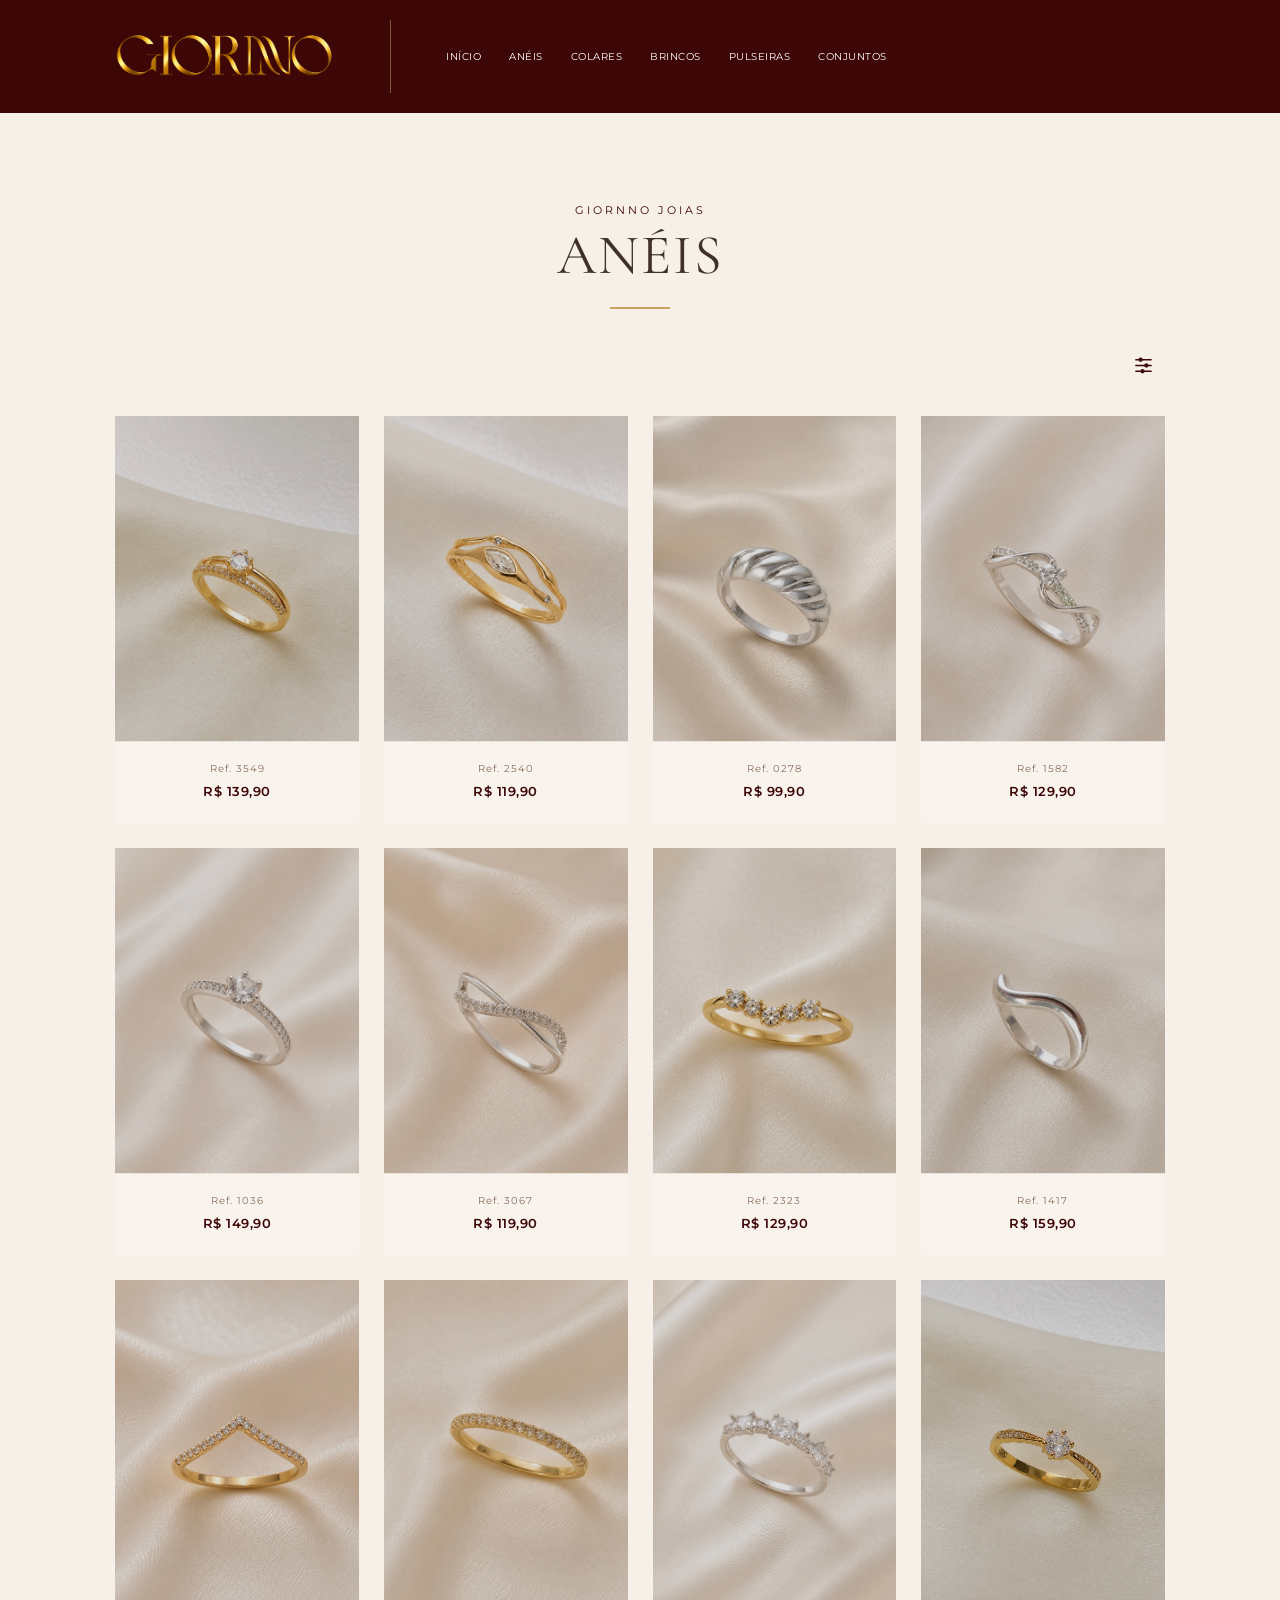
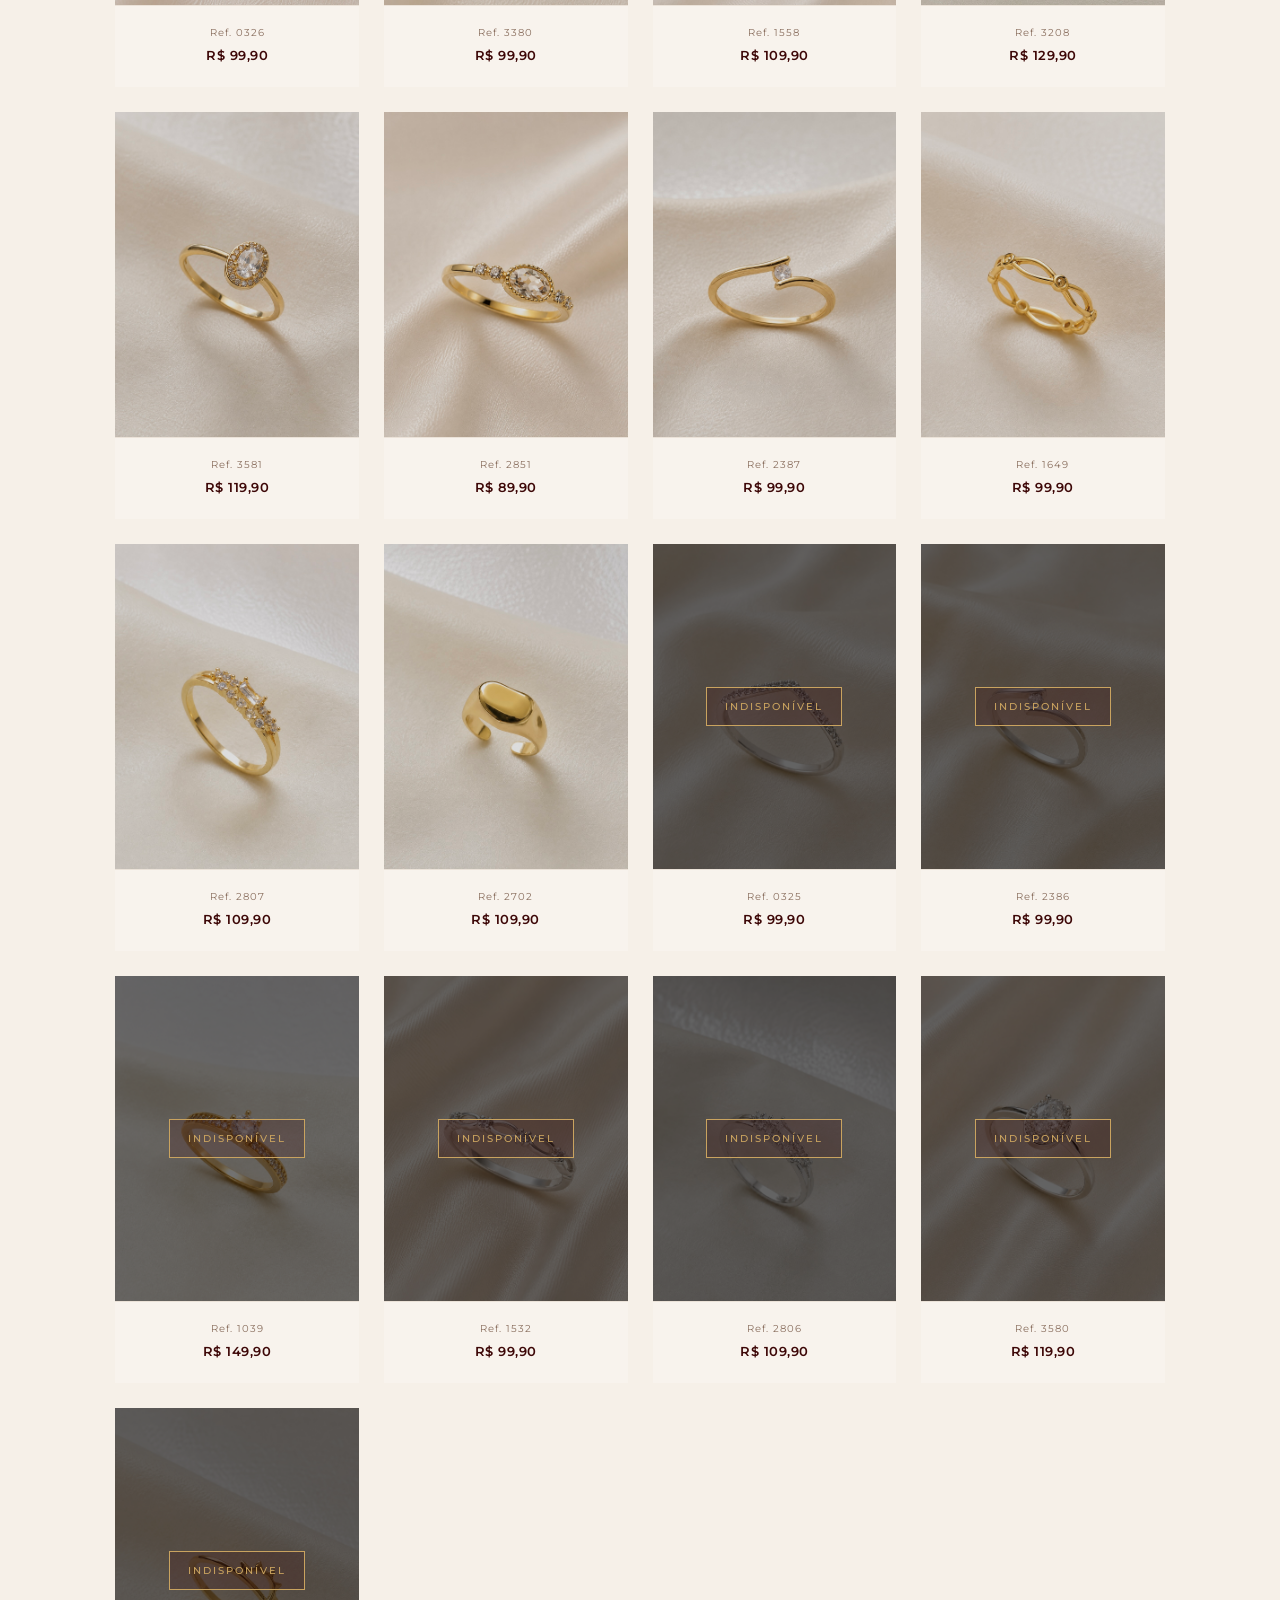
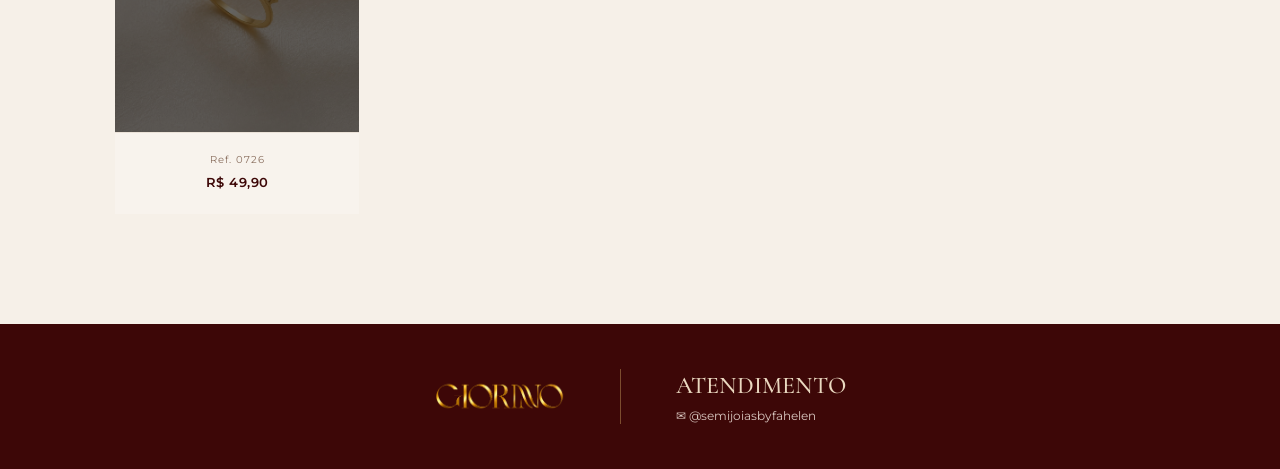
==== commit c334f24e: "Alterando valores" ====
--- a/produtos/aneis.html
+++ b/produtos/aneis.html
@@ -114,9 +114,9 @@
 
                 <div class="product-details">
 
-                    <p class="product-code">Ref. 001</p>
-
-                    <p class="price">R$ 189,90</p>
+                    <p class="product-code">Ref. 3549</p>
+
+                    <p class="price">R$ 139,90</p>
 
                 </div>
 
@@ -133,9 +133,9 @@
 
                 <div class="product-details">
 
-                    <p class="product-code">Ref. 002</p>
-
-                    <p class="price">R$ 219,90</p>
+                    <p class="product-code">Ref. 2540</p>
+
+                    <p class="price">R$ 119,90</p>
 
                 </div>
 
@@ -144,430 +144,13 @@
 
             <!-- PRODUTO 3 -->
 
-            <article class="product-card available">
-
-                <div class="product-image">
-                    <img src="../img-aneis/anel3.jpg" alt="Anel GIORNNO Ref. 003">
-                </div>
-
-                <div class="product-details">
-
-                    <p class="product-code">Ref. 003</p>
-
-                    <p class="price">R$ 249,90</p>
-
-                </div>
-
-            </article>
-
-
-            <!-- PRODUTO 4 -->
-
-            <article class="product-card available">
-
-                <div class="product-image">
-                    <img src="../img-aneis/anel4.jpg" alt="Anel GIORNNO Ref. 004">
-                </div>
-
-                <div class="product-details">
-
-                    <p class="product-code">Ref. 004</p>
-
-                    <p class="price">R$ 199,90</p>
-
-                </div>
-
-            </article>
-
-
-            <!-- PRODUTO 5 -->
-
-            <article class="product-card available">
-
-                <div class="product-image">
-                    <img src="../img-aneis/anel5.jpg" alt="Anel GIORNNO Ref. 005">
-                </div>
-
-                <div class="product-details">
-
-                    <p class="product-code">Ref. 005</p>
-
-                    <p class="price">R$ 229,90</p>
-
-                </div>
-
-            </article>
-
-
-            <!-- PRODUTO 6 -->
-
-            <article class="product-card available">
-
-                <div class="product-image">
-                    <img src="../img-aneis/anel6.jpg" alt="Anel GIORNNO Ref. 006">
-                </div>
-
-                <div class="product-details">
-
-                    <p class="product-code">Ref. 006</p>
-
-                    <p class="price">R$ 259,90</p>
-
-                </div>
-
-            </article>
-
-
-            <!-- PRODUTO 7 -->
-
-            <article class="product-card available">
-
-                <div class="product-image">
-                    <img src="../img-aneis/anel7.jpg" alt="Anel GIORNNO Ref. 007">
-                </div>
-
-                <div class="product-details">
-
-                    <p class="product-code">Ref. 007</p>
-
-                    <p class="price">R$ 249,90</p>
-
-                </div>
-
-            </article>
-
-
-            <!-- PRODUTO 8 -->
-
-            <article class="product-card available">
-
-                <div class="product-image">
-                    <img src="../img-aneis/anel8.jpg" alt="Anel GIORNNO Ref. 008">
-                </div>
-
-                <div class="product-details">
-
-                    <p class="product-code">Ref. 008</p>
-
-                    <p class="price">R$ 249,90</p>
-
-                </div>
-
-            </article>
-
-
-            <!-- PRODUTO 9 -->
-
-            <article class="product-card available">
-
-                <div class="product-image">
-                    <img src="../img-aneis/anel9.jpg" alt="Anel GIORNNO Ref. 009">
-                </div>
-
-                <div class="product-details">
-
-                    <p class="product-code">Ref. 009</p>
-
-                    <p class="price">R$ 249,90</p>
-
-                </div>
-
-            </article>
-
-
-            <!-- PRODUTO 10 -->
-
-            <article class="product-card available">
-
-                <div class="product-image">
-                    <img src="../img-aneis/anel10.png" alt="Anel GIORNNO Ref. 010">
-                </div>
-
-                <div class="product-details">
-
-                    <p class="product-code">Ref. 010</p>
-
-                    <p class="price">R$ 249,90</p>
-
-                </div>
-
-            </article>
-
-
-            <!-- PRODUTO 11 -->
-
-            <article class="product-card available">
-
-                <div class="product-image">
-                    <img src="../img-aneis/anel11.jpg" alt="Anel GIORNNO Ref. 011">
-                </div>
-
-                <div class="product-details">
-
-                    <p class="product-code">Ref. 011</p>
-
-                    <p class="price">R$ 249,90</p>
-
-                </div>
-
-            </article>
-
-
-            <!-- PRODUTO 12 -->
-
-            <article class="product-card available">
-
-                <div class="product-image">
-                    <img src="../img-aneis/anel12.jpg" alt="Anel GIORNNO Ref. 012">
-                </div>
-
-                <div class="product-details">
-
-                    <p class="product-code">Ref. 012</p>
-
-                    <p class="price">R$ 249,90</p>
-
-                </div>
-
-            </article>
-
-
-            <!-- PRODUTO 13 -->
-
-            <article class="product-card available">
-
-                <div class="product-image">
-                    <img src="../img-aneis/anel13.jpg" alt="Anel GIORNNO Ref. 013">
-                </div>
-
-                <div class="product-details">
-
-                    <p class="product-code">Ref. 013</p>
-
-                    <p class="price">R$ 249,90</p>
-
-                </div>
-
-            </article>
-
-
-            <!-- PRODUTO 15 -->
-
-            <article class="product-card available">
-
-                <div class="product-image">
-                    <img src="../img-aneis/anel15.jpg" alt="Anel GIORNNO Ref. 015">
-                </div>
-
-                <div class="product-details">
-
-                    <p class="product-code">Ref. 015</p>
-
-                    <p class="price">R$ 249,90</p>
-
-                </div>
-
-            </article>
-
-
-            <!-- PRODUTO 16 -->
-
-            <article class="product-card available">
-
-                <div class="product-image">
-                    <img src="../img-aneis/anel16.jpg" alt="Anel GIORNNO Ref. 016">
-                </div>
-
-                <div class="product-details">
-
-                    <p class="product-code">Ref. 016</p>
-
-                    <p class="price">R$ 249,90</p>
-
-                </div>
-
-            </article>
-
-
-            <!-- PRODUTO 17 -->
-
-            <article class="product-card available">
-
-                <div class="product-image">
-                    <img src="../img-aneis/anel17.jpg" alt="Anel GIORNNO Ref. 017">
-                </div>
-
-                <div class="product-details">
-
-                    <p class="product-code">Ref. 017</p>
-
-                    <p class="price">R$ 249,90</p>
-
-                </div>
-
-            </article>
-
-
-            <!-- PRODUTO 18 -->
-
-            <article class="product-card available">
-
-                <div class="product-image">
-                    <img src="../img-aneis/anel18.jpg" alt="Anel GIORNNO Ref. 018">
-                </div>
-
-                <div class="product-details">
-
-                    <p class="product-code">Ref. 018</p>
-
-                    <p class="price">R$ 249,90</p>
-
-                </div>
-
-            </article>
-
-
-            <!-- PRODUTO 19 -->
-
-            <article class="product-card available">
-
-                <div class="product-image">
-                    <img src="../img-aneis/anel19.jpg" alt="Anel GIORNNO Ref. 019">
-                </div>
-
-                <div class="product-details">
-
-                    <p class="product-code">Ref. 019</p>
-
-                    <p class="price">R$ 249,90</p>
-
-                </div>
-
-            </article>
-
-
-            <!-- PRODUTO 20 -->
-
-            <article class="product-card available">
-
-                <div class="product-image">
-                    <img src="../img-aneis/anel20.jpg" alt="Anel GIORNNO Ref. 020">
-                </div>
-
-                <div class="product-details">
-
-                    <p class="product-code">Ref. 020</p>
-
-                    <p class="price">R$ 249,90</p>
-
-                </div>
-
-            </article>
-
-
-            <!-- PRODUTO 21 -->
-
-            <article class="product-card available">
-
-                <div class="product-image">
-                    <img src="../img-aneis/anel21.jpg" alt="Anel GIORNNO Ref. 021">
-                </div>
-
-                <div class="product-details">
-
-                    <p class="product-code">Ref. 021</p>
-
-                    <p class="price">R$ 249,90</p>
-
-                </div>
-
-            </article>
-
-
-            <!-- PRODUTO 22 -->
-
-            <article class="product-card available">
-
-                <div class="product-image">
-                    <img src="../img-aneis/anel22.jpg" alt="Anel GIORNNO Ref. 022">
-                </div>
-
-                <div class="product-details">
-
-                    <p class="product-code">Ref. 022</p>
-
-                    <p class="price">R$ 249,90</p>
-
-                </div>
-
-            </article>
-
-
-            <!-- PRODUTO 23 -->
-
-            <article class="product-card available">
-
-                <div class="product-image">
-                    <img src="../img-aneis/anel23.jpg" alt="Anel GIORNNO Ref. 023">
-                </div>
-
-                <div class="product-details">
-
-                    <p class="product-code">Ref. 023</p>
-
-                    <p class="price">R$ 249,90</p>
-
-                </div>
-
-            </article>
-
-
-            <!-- PRODUTO 24 -->
-
-            <article class="product-card available">
-
-                <div class="product-image">
-                    <img src="../img-aneis/anel24.jpg" alt="Anel GIORNNO Ref. 024">
-                </div>
-
-                <div class="product-details">
-
-                    <p class="product-code">Ref. 024</p>
-
-                    <p class="price">R$ 249,90</p>
-
-                </div>
-
-            </article>
-
-
-            <!-- PRODUTO 25 -->
-
-            <article class="product-card available">
-
-                <div class="product-image">
-                    <img src="../img-aneis/anel25.jpg" alt="Anel GIORNNO Ref. 025">
-                </div>
-
-                <div class="product-details">
-
-                    <p class="product-code">Ref. 025</p>
-
-                    <p class="price">R$ 249,90</p>
-
-                </div>
-
-            </article>
-
-
-            <!-- PRODUTO 14 - INDISPONÍVEL -->
-            <!-- FICA NO FINAL AUTOMATICAMENTE POR CAUSA DO CSS -->
-
-            <article class="product-card sold">
-
-                <div class="product-image">
-
-                    <img src="../img-aneis/anel14.jpg" alt="Anel GIORNNO Ref. 014">
+
+            <article class="product-card available sold">
+
+                                <div class="product-image">
+
+                    <img src="../img-aneis/anel3.jpg"
+                         alt="Brinco GIORNNO Ref. 0325">
 
                     <div class="sold-overlay">
                         <span>INDISPONÍVEL</span>
@@ -577,9 +160,468 @@
 
                 <div class="product-details">
 
-                    <p class="product-code">Ref. 014</p>
-
-                    <p class="price">R$ 249,90</p>
+                    <p class="product-code">Ref. 0325</p>
+
+                    <p class="price">R$ 99,90</p>
+
+                </div>
+
+            </article>
+
+
+            <!-- PRODUTO 4 -->
+
+            <article class="product-card available">
+
+                <div class="product-image">
+                    <img src="../img-aneis/anel4.jpg" alt="Anel GIORNNO Ref. 004">
+                </div>
+
+                <div class="product-details">
+
+                    <p class="product-code">Ref. 0278</p>
+
+                    <p class="price">R$ 99,90</p>
+
+                </div>
+
+            </article>
+
+
+            <!-- PRODUTO 5 -->
+
+            <article class="product-card available">
+
+                <div class="product-image">
+                    <img src="../img-aneis/anel5.jpg" alt="Anel GIORNNO Ref. 005">
+                </div>
+
+                <div class="product-details">
+
+                    <p class="product-code">Ref. 1582</p>
+
+                    <p class="price">R$ 129,90</p>
+
+                </div>
+
+            </article>
+
+
+            <!-- PRODUTO 6 -->
+
+            <article class="product-card available">
+
+                <div class="product-image">
+                    <img src="../img-aneis/anel6.jpg" alt="Anel GIORNNO Ref. 006">
+                </div>
+
+                <div class="product-details">
+
+                    <p class="product-code">Ref. 1036</p>
+
+                    <p class="price">R$ 149,90</p>
+
+                </div>
+
+            </article>
+
+
+            <!-- PRODUTO 7 -->
+
+                        <article class="product-card available sold">
+
+                                <div class="product-image">
+
+                    <img src="../img-aneis/anel7.jpg"
+                         alt="Brinco GIORNNO Ref. 2386">
+
+                    <div class="sold-overlay">
+                        <span>INDISPONÍVEL</span>
+                    </div>
+
+                </div>
+
+                <div class="product-details">
+
+                    <p class="product-code">Ref. 2386</p>
+
+                    <p class="price">R$ 99,90</p>
+
+                </div>
+
+            </article>
+
+
+            <!-- PRODUTO 8 -->
+
+            <article class="product-card available">
+
+                <div class="product-image">
+                    <img src="../img-aneis/anel8.jpg" alt="Anel GIORNNO Ref. 008">
+                </div>
+
+                <div class="product-details">
+
+                    <p class="product-code">Ref. 3067</p>
+
+                    <p class="price">R$ 119,90</p>
+
+                </div>
+
+            </article>
+
+
+            <!-- PRODUTO 9 -->
+
+            <article class="product-card available">
+
+                <div class="product-image">
+                    <img src="../img-aneis/anel9.jpg" alt="Anel GIORNNO Ref. 009">
+                </div>
+
+                <div class="product-details">
+
+                    <p class="product-code">Ref. 2323</p>
+
+                    <p class="price">R$ 129,90</p>
+
+                </div>
+
+            </article>
+
+
+            <!-- PRODUTO 10 -->
+
+            <article class="product-card available sold">
+
+                                <div class="product-image">
+
+                    <img src="../img-aneis/anel10.png"
+                         alt="Brinco GIORNNO Ref. 1039">
+
+                    <div class="sold-overlay">
+                        <span>INDISPONÍVEL</span>
+                    </div>
+
+                </div>
+
+                <div class="product-details">
+
+                    <p class="product-code">Ref. 1039</p>
+
+                    <p class="price">R$ 149,90</p>
+
+                </div>
+
+            </article>
+
+
+            <!-- PRODUTO 11 -->
+
+            <article class="product-card available">
+
+                <div class="product-image">
+                    <img src="../img-aneis/anel11.jpg" alt="Anel GIORNNO Ref. 011">
+                </div>
+
+                <div class="product-details">
+
+                    <p class="product-code">Ref. 1417</p>
+
+                    <p class="price">R$ 159,90</p>
+
+                </div>
+
+            </article>
+
+
+            <!-- PRODUTO 12 -->
+
+            <article class="product-card available sold">
+
+                                <div class="product-image">
+
+                    <img src="../img-aneis/anel12.jpg"
+                         alt="Brinco GIORNNO Ref. 1532">
+
+                    <div class="sold-overlay">
+                        <span>INDISPONÍVEL</span>
+                    </div>
+
+                </div>
+
+                <div class="product-details">
+
+                    <p class="product-code">Ref. 1532</p>
+
+                    <p class="price">R$ 99,90</p>
+
+                </div>
+
+            </article>
+
+
+            <!-- PRODUTO 13 -->
+
+            <article class="product-card available">
+
+                <div class="product-image">
+                    <img src="../img-aneis/anel13.jpg" alt="Anel GIORNNO Ref. 013">
+                </div>
+
+                <div class="product-details">
+
+                    <p class="product-code">Ref. 0326</p>
+
+                    <p class="price">R$ 99,90</p>
+
+                </div>
+
+            </article>
+
+
+            <!-- PRODUTO 15 -->
+
+            <article class="product-card available">
+
+                <div class="product-image">
+                    <img src="../img-aneis/anel15.jpg" alt="Anel GIORNNO Ref. 015">
+                </div>
+
+                <div class="product-details">
+
+                    <p class="product-code">Ref. 3380</p>
+
+                    <p class="price">R$ 99,90</p>
+
+                </div>
+
+            </article>
+
+
+            <!-- PRODUTO 16 -->
+
+            <article class="product-card available">
+
+                <div class="product-image">
+                    <img src="../img-aneis/anel16.jpg" alt="Anel GIORNNO Ref. 016">
+                </div>
+
+                <div class="product-details">
+
+                    <p class="product-code">Ref. 1558</p>
+
+                    <p class="price">R$ 109,90</p>
+
+                </div>
+
+            </article>
+
+
+            <!-- PRODUTO 17 -->
+
+            <article class="product-card available sold">
+
+                                <div class="product-image">
+
+                    <img src="../img-aneis/anel17.jpg"
+                         alt="Brinco GIORNNO Ref. 2806">
+
+                    <div class="sold-overlay">
+                        <span>INDISPONÍVEL</span>
+                    </div>
+
+                </div>
+
+                <div class="product-details">
+
+                    <p class="product-code">Ref. 2806</p>
+
+                    <p class="price">R$ 109,90</p>
+
+                </div>
+
+            </article>
+
+
+            <!-- PRODUTO 18 -->
+                <article class="product-card available sold">
+
+                                <div class="product-image">
+
+                    <img src="../img-aneis/anel18.jpg"
+                         alt="Brinco GIORNNO Ref. 3580">
+
+                    <div class="sold-overlay">
+                        <span>INDISPONÍVEL</span>
+                    </div>
+
+                </div>
+
+                <div class="product-details">
+
+                    <p class="product-code">Ref. 3580</p>
+
+                    <p class="price">R$ 119,90</p>
+
+                </div>
+
+            </article>
+
+
+            <!-- PRODUTO 19 -->
+
+            <article class="product-card available">
+
+                <div class="product-image">
+                    <img src="../img-aneis/anel19.jpg" alt="Anel GIORNNO Ref. 019">
+                </div>
+
+                <div class="product-details">
+
+                    <p class="product-code">Ref. 3208</p>
+
+                    <p class="price">R$ 129,90</p>
+
+                </div>
+
+            </article>
+
+
+            <!-- PRODUTO 20 -->
+
+            <article class="product-card available">
+
+                <div class="product-image">
+                    <img src="../img-aneis/anel20.jpg" alt="Anel GIORNNO Ref. 020">
+                </div>
+
+                <div class="product-details">
+
+                    <p class="product-code">Ref. 3581</p>
+
+                    <p class="price">R$ 119,90</p>
+
+                </div>
+
+            </article>
+
+
+            <!-- PRODUTO 21 -->
+
+            <article class="product-card available">
+
+                <div class="product-image">
+                    <img src="../img-aneis/anel21.jpg" alt="Anel GIORNNO Ref. 021">
+                </div>
+
+                <div class="product-details">
+
+                    <p class="product-code">Ref. 2851</p>
+
+                    <p class="price">R$ 89,90</p>
+
+                </div>
+
+            </article>
+
+
+            <!-- PRODUTO 22 -->
+
+            <article class="product-card available">
+
+                <div class="product-image">
+                    <img src="../img-aneis/anel22.jpg" alt="Anel GIORNNO Ref. 022">
+                </div>
+
+                <div class="product-details">
+
+                    <p class="product-code">Ref. 2387</p>
+
+                    <p class="price">R$ 99,90</p>
+
+                </div>
+
+            </article>
+
+
+            <!-- PRODUTO 23 -->
+
+            <article class="product-card available">
+
+                <div class="product-image">
+                    <img src="../img-aneis/anel23.jpg" alt="Anel GIORNNO Ref. 023">
+                </div>
+
+                <div class="product-details">
+
+                    <p class="product-code">Ref. 1649</p>
+
+                    <p class="price">R$ 99,90</p>
+
+                </div>
+
+            </article>
+
+
+            <!-- PRODUTO 24 -->
+
+            <article class="product-card available">
+
+                <div class="product-image">
+                    <img src="../img-aneis/anel24.jpg" alt="Anel GIORNNO Ref. 024">
+                </div>
+
+                <div class="product-details">
+
+                    <p class="product-code">Ref. 2807</p>
+
+                    <p class="price">R$ 109,90</p>
+
+                </div>
+
+            </article>
+
+
+            <!-- PRODUTO 25 -->
+
+            <article class="product-card available">
+
+                <div class="product-image">
+                    <img src="../img-aneis/anel25.jpg" alt="Anel GIORNNO Ref. 025">
+                </div>
+
+                <div class="product-details">
+
+                    <p class="product-code">Ref. 2702</p>
+
+                    <p class="price">R$ 109,90</p>
+
+                </div>
+
+            </article>
+
+
+            <!-- PRODUTO 14 - INDISPONÍVEL -->
+            <!-- FICA NO FINAL AUTOMATICAMENTE POR CAUSA DO CSS -->
+
+            <article class="product-card sold">
+
+                <div class="product-image">
+
+                    <img src="../img-aneis/anel14.jpg" alt="Anel GIORNNO Ref. 0726">
+
+                    <div class="sold-overlay">
+                        <span>INDISPONÍVEL</span>
+                    </div>
+
+                </div>
+
+                <div class="product-details">
+
+                    <p class="product-code">Ref. 0726</p>
+
+                    <p class="price">R$ 49,90</p>
 
                 </div>
 
